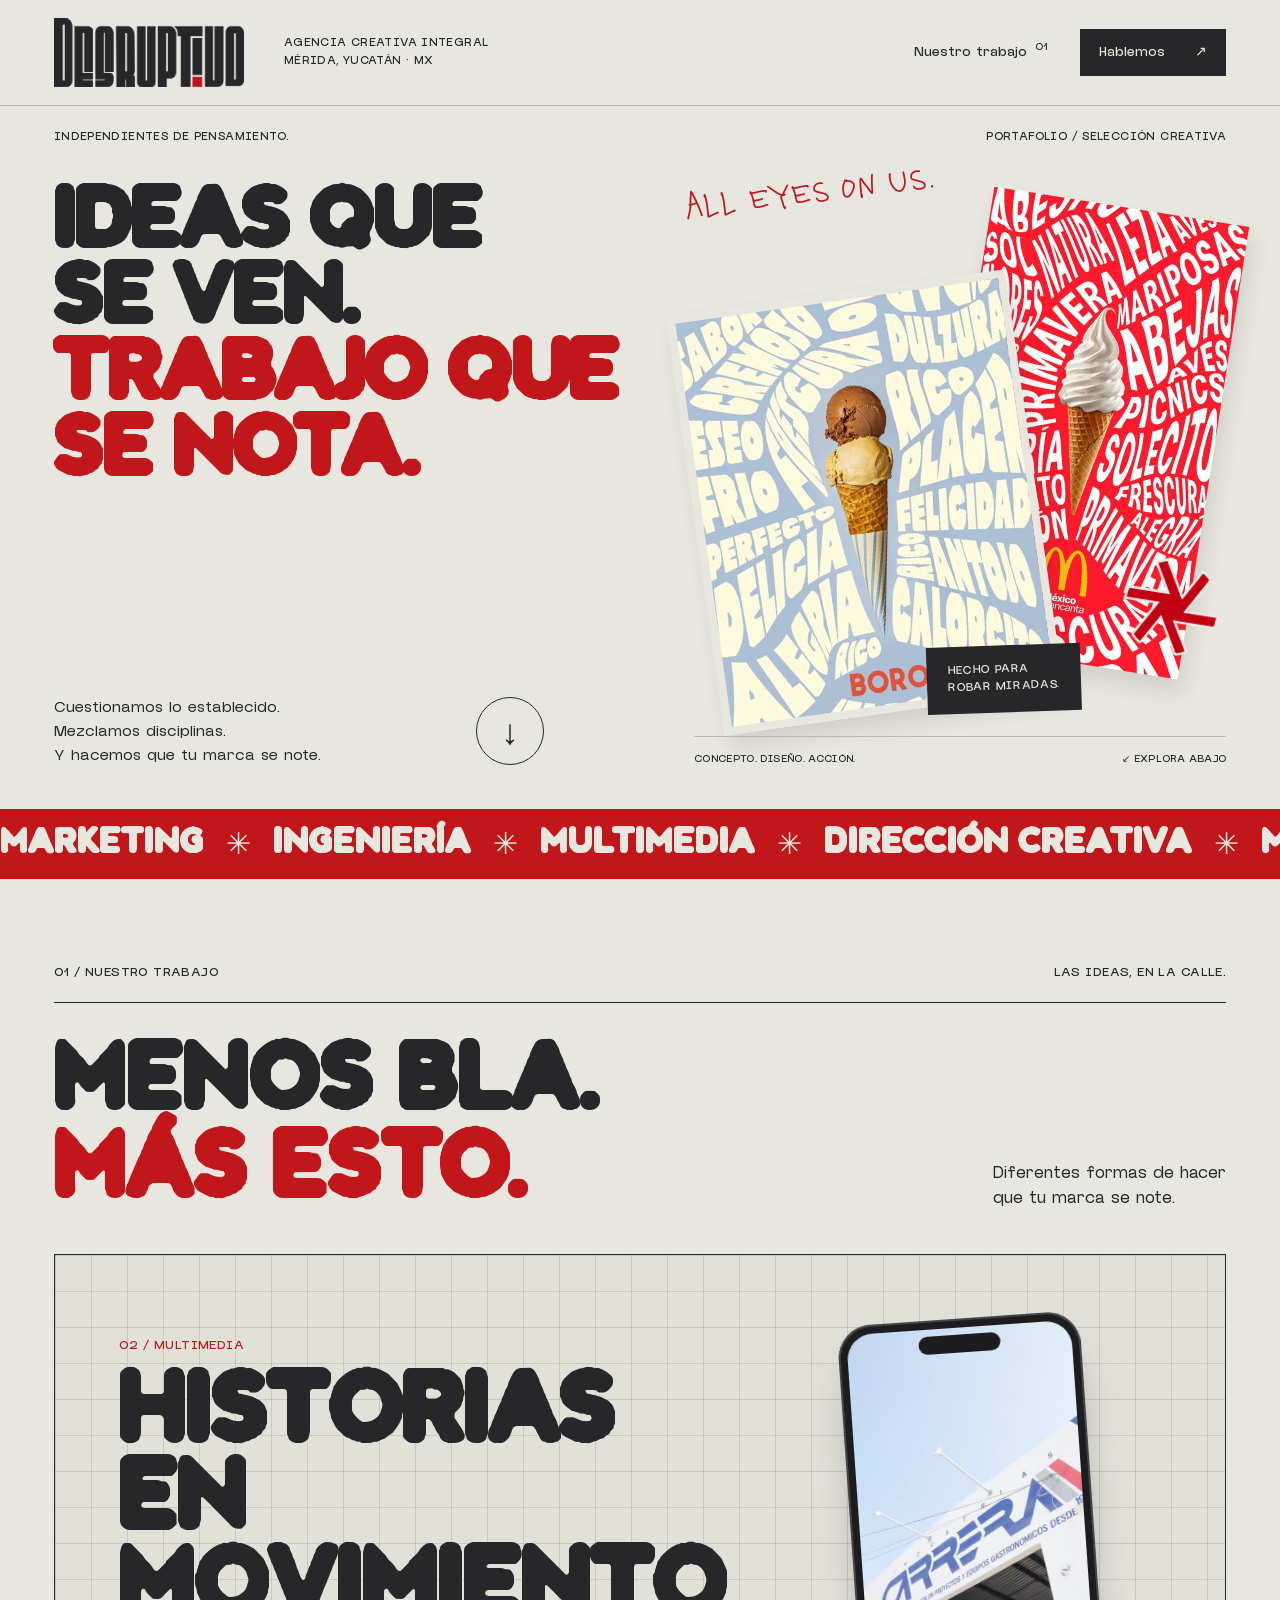
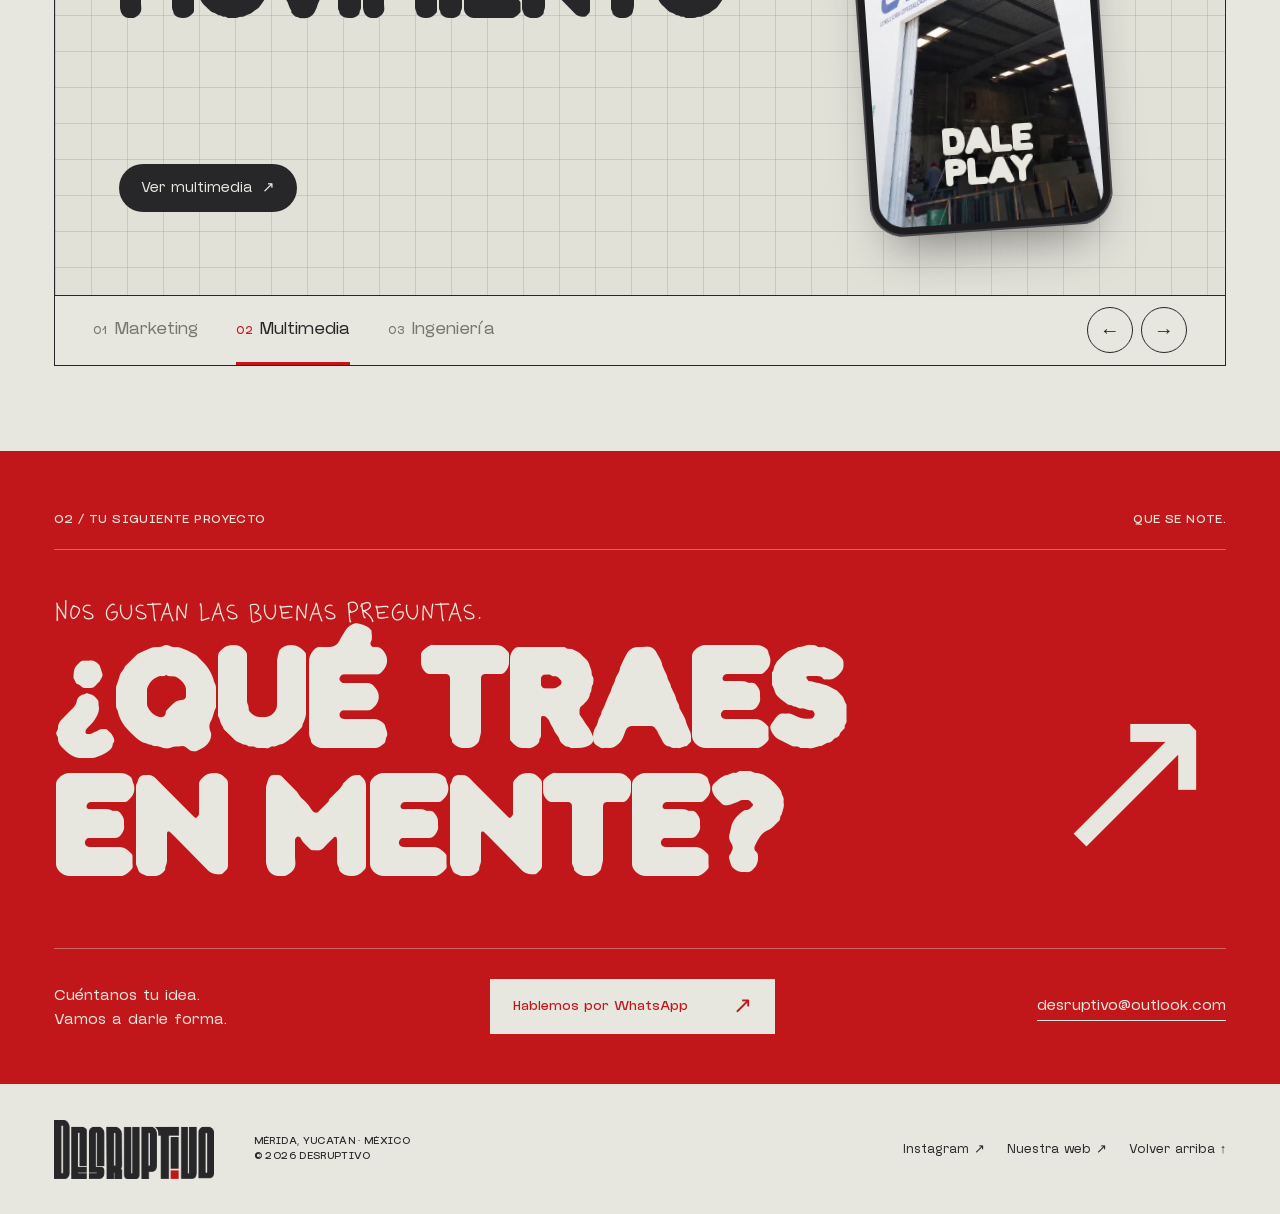
==== index.html @ 929be78f "Diseño gráfico: nuevo proyecto Punto Austral; más piezas de McDonald's (Grands y malteada) y Sacalá " ====
<!doctype html>
<html lang="es-MX">
<head>
  <meta charset="utf-8">
  <meta name="viewport" content="width=device-width, initial-scale=1">
  <meta name="theme-color" content="#c1171a">
  <title>Desruptivo — Ideas que se ven. Trabajo que se nota.</title>
  <meta name="description" content="El portafolio de Desruptivo. Diseño, contenido y producción audiovisual con una misma dirección creativa. Desde Mérida, Yucatán.">
  <link rel="icon" href="favicon.ico" sizes="any">
  <link rel="icon" href="assets/img/favicon-32.png" type="image/png">
  <link rel="apple-touch-icon" href="assets/img/favicon-180.png">
  <link rel="canonical" href="https://desruptivomx-sketch.github.io/desruptivo-portafolio/">
  <meta property="og:type" content="website">
  <meta property="og:locale" content="es_MX">
  <meta property="og:site_name" content="Desruptivo">
  <meta property="og:title" content="Desruptivo — Ideas que se ven. Trabajo que se nota.">
  <meta property="og:description" content="Una selección de nuestro trabajo en diseño y producción audiovisual. All Eyes On Us.">
  <meta property="og:url" content="https://desruptivomx-sketch.github.io/desruptivo-portafolio/">
  <meta property="og:image" content="https://desruptivomx-sketch.github.io/desruptivo-portafolio/assets/img/og-desruptivo.jpg">
  <meta property="og:image:alt" content="Desruptivo, agencia creativa integral">
  <meta name="twitter:card" content="summary_large_image">
  <link rel="preload" href="assets/fonts/SquidBoy-Bold.woff2" as="font" type="font/woff2" crossorigin>
  <link rel="preload" href="assets/fonts/NewBlack-Regular.woff2" as="font" type="font/woff2" crossorigin>
  <link rel="stylesheet" href="styles.css?v=202609282230">
  <script src="app.js?v=202609282230" defer></script>
</head>
<body>
  <a class="skip-link" href="#proyectos">Saltar al portafolio</a>
  <header class="site-header">
    <a class="brand" href="#inicio" aria-label="Desruptivo — inicio"><img src="assets/img/logo-desruptivo.png" width="3591" height="1316" alt="Desruptivo"></a>
    <span class="header-note">AGENCIA CREATIVA INTEGRAL<br>MÉRIDA, YUCATÁN · MX</span>
    <button class="menu-toggle" aria-expanded="false" aria-controls="main-nav">Menú <span aria-hidden="true">+</span></button>
    <nav id="main-nav" aria-label="Navegación principal">
      <a href="#proyectos">Nuestro trabajo <span class="nav-number">01</span></a>
      <a class="nav-contact" href="#contacto">Hablemos <span aria-hidden="true">↗</span></a>
    </nav>
  </header>

  <main>
    <section class="hero page-pad" id="inicio" aria-labelledby="hero-title">
      <div class="hero-topline mono"><span>INDEPENDIENTES DE PENSAMIENTO.</span><span>PORTAFOLIO / SELECCIÓN CREATIVA</span></div>
      <div class="hero-layout">
        <div class="hero-copy">
          <h1 id="hero-title" class="scramble">IDEAS QUE<br>SE VEN.<br><span>TRABAJO QUE<br>SE NOTA.</span></h1>
          <div class="hero-bottom"><p>Cuestionamos lo establecido.<br>Mezclamos disciplinas.<br>Y hacemos que tu marca se note.</p><a class="round-link" href="#proyectos" aria-label="Explorar nuestro trabajo"><span aria-hidden="true">↓</span></a></div>
        </div>
        <div class="hero-art">
          <div class="hero-annotation">All eyes on us.</div>
          <div class="hero-project hero-project-back"><img src="assets/projects/mcdonalds-primavera-story.jpg" srcset="assets/projects/480/mcdonalds-primavera-story.jpg 480w, assets/projects/mcdonalds-primavera-story.jpg 900w" sizes="(max-width:760px) 45vw, 22vw" width="900" height="1600" alt="Pieza de primavera para McDonald's México, con tipografía blanca sobre rojo" fetchpriority="high"></div>
          <div class="hero-project hero-project-front"><img src="assets/projects/boro-tipografia.jpg" srcset="assets/projects/480/boro-tipografia.jpg 480w, assets/projects/boro-tipografia.jpg 900w" sizes="(max-width:760px) 55vw, 26vw" width="900" height="1125" alt="Cartel Boro: un cono de helado rodeado de tipografía" fetchpriority="high"><span class="project-sticker mono">HECHO PARA<br>ROBAR MIRADAS.</span></div>
          <img class="hero-star" src="assets/img/hero-estrella-deco.png" width="256" height="260" alt="">
          <div class="hero-art-caption mono"><span>CONCEPTO. DISEÑO. ACCIÓN.</span><span>↙ EXPLORA ABAJO</span></div>
        </div>
      </div>
    </section>

    <div class="brand-strip" aria-label="Marketing, ingeniería, multimedia y dirección creativa"><div class="brand-strip-track"><span>MARKETING</span><span aria-hidden="true">✳</span><span>INGENIERÍA</span><span aria-hidden="true">✳</span><span>MULTIMEDIA</span><span aria-hidden="true">✳</span><span>DIRECCIÓN CREATIVA</span><span aria-hidden="true">✳</span><span aria-hidden="true">MARKETING</span><span aria-hidden="true">✳</span><span aria-hidden="true">INGENIERÍA</span><span aria-hidden="true">✳</span><span aria-hidden="true">MULTIMEDIA</span><span aria-hidden="true">✳</span><span aria-hidden="true">DIRECCIÓN CREATIVA</span><span aria-hidden="true">✳</span></div></div>

    <section id="proyectos" class="work-section page-pad" aria-labelledby="work-title">
      <div class="section-top mono reveal"><span>01 / NUESTRO TRABAJO</span><span>LAS IDEAS, EN LA CALLE.</span></div>
      <div class="work-heading reveal"><h2 id="work-title" class="scramble">MENOS BLA.<br><span>MÁS ESTO.</span></h2><p>Diferentes formas de hacer<br class="desktop-break"> que tu marca se note.</p></div>
      <div class="dc" id="disciplinas" aria-roledescription="carrusel" aria-label="Disciplinas de Desruptivo">
        <div class="dc-stage" aria-live="off">
          <article class="dc-slide dc-marketing" id="dc-slide-0" role="group" aria-roledescription="diapositiva" aria-label="1 de 3: Marketing">
            <div class="dc-copy"><p class="dc-kicker mono">01 / MARKETING</p><h3 class="dc-title">Marketing<br>que se comparte</h3><p class="dc-sub">Contenido para redes, producto y campañas que ponen a tu marca en conversación.</p><a class="dc-cta" href="marketing.html">Ver marketing <span aria-hidden="true">↗</span></a></div>
            <a class="dc-phone" href="marketing.html" tabindex="-1" aria-hidden="true"><span class="dc-notch"></span><span class="dc-screen"><span class="dc-screen-title">Hecho para<br>robar miradas</span><span class="dc-collage"><img src="assets/projects/480/mcdonalds-semaforo.jpg" alt="" loading="lazy" decoding="async"><img src="assets/projects/480/boro-tipografia.jpg" alt="" loading="lazy" decoding="async"><img src="assets/projects/480/cosmicos-goat-milk.jpg" alt="" loading="lazy" decoding="async"><img src="assets/projects/480/bajel-chef-story.jpg" alt="" loading="lazy" decoding="async"></span></span></a>
          </article>
          <article class="dc-slide dc-multimedia" id="dc-slide-1" role="group" aria-roledescription="diapositiva" aria-label="2 de 3: Multimedia">
            <div class="dc-copy"><p class="dc-kicker mono">02 / MULTIMEDIA</p><h3 class="dc-title">Historias<br>en movimiento</h3><p class="dc-sub">Video, motion graphics, diseño gráfico, branding y naming para que nadie deslice de largo.</p><a class="dc-cta" href="multimedia.html">Ver multimedia <span aria-hidden="true">↗</span></a></div>
            <a class="dc-phone" href="multimedia.html" tabindex="-1" aria-hidden="true"><span class="dc-notch"></span><span class="dc-screen"><video class="dc-video" muted loop playsinline preload="none" poster="assets/videos/mitica-promocional-poster.jpg" data-src="assets/videos/mitica-promocional-preview.mp4"></video><span class="dc-screen-title">Dale<br>play</span></span></a>
          </article>
          <article class="dc-slide dc-ingenieria" id="dc-slide-2" role="group" aria-roledescription="diapositiva" aria-label="3 de 3: Ingeniería">
            <div class="dc-copy"><p class="dc-kicker mono">03 / INGENIERÍA</p><h3 class="dc-title">Ideas<br>que funcionan</h3><p class="dc-sub">Apps, diseño UX y UI, automatización, chatbots y CRM que llevan cada idea del papel al mundo real.</p><a class="dc-cta" href="ingenieria.html">Ver ingeniería <span aria-hidden="true">↗</span></a></div>
            <a class="dc-phone" href="ingenieria.html" tabindex="-1" aria-hidden="true"><span class="dc-notch"></span><span class="dc-screen"><svg class="dc-blueprint" viewBox="0 0 200 400" preserveAspectRatio="none"><path d="M20 60H180M20 120H180M20 180H180M20 240H180M20 300H180M50 30V370M100 30V370M150 30V370"/><path class="dc-bp-strong" d="M40 90H160V210H40Z M40 150H160 M100 90V210"/><circle class="dc-bp-strong" cx="100" cy="290" r="38"/></svg><img class="dc-mascot" src="assets/img/mascota-desruptivo-420.png" alt="" loading="lazy"><span class="dc-screen-title">Del plano<br>a la realidad</span></span></a>
          </article>
        </div>
        <div class="dc-controls">
          <div class="dc-tabs" role="tablist" aria-label="Elegir disciplina">
            <button class="dc-tab" role="tab" aria-controls="dc-slide-0" aria-selected="true"><span class="mono">01</span> Marketing<span class="dc-bar"><i></i></span></button>
            <button class="dc-tab" role="tab" aria-controls="dc-slide-1" aria-selected="false" tabindex="-1"><span class="mono">02</span> Multimedia<span class="dc-bar"><i></i></span></button>
            <button class="dc-tab" role="tab" aria-controls="dc-slide-2" aria-selected="false" tabindex="-1"><span class="mono">03</span> Ingeniería<span class="dc-bar"><i></i></span></button>
          </div>
          <div class="dc-arrows"><button class="dc-arrow" data-dir="-1" aria-label="Disciplina anterior">←</button><button class="dc-arrow" data-dir="1" aria-label="Disciplina siguiente">→</button></div>
        </div>
      </div>
    </section>

    <section class="contact-section page-pad" id="contacto" aria-labelledby="contact-title">
      <div class="section-top mono reveal"><span>02 / TU SIGUIENTE PROYECTO</span><span>QUE SE NOTE.</span></div>
      <p class="handwritten reveal">Nos gustan las buenas preguntas.</p>
      <a class="contact-title-link reveal" href="https://wa.me/529999064262?text=Hola%20Desruptivo%2C%20vi%20su%20portafolio%20y%20quiero%20platicar%20sobre%20un%20proyecto." target="_blank" rel="noopener noreferrer"><h2 id="contact-title" class="scramble">¿QUÉ TRAES<br>EN MENTE?</h2><span class="contact-arrow" aria-hidden="true">↗</span><span class="sr-only"> — Escríbenos por WhatsApp (abre otra pestaña)</span></a>
      <div class="contact-bottom reveal"><p>Cuéntanos tu idea.<br>Vamos a darle forma.</p><a class="button button-light" href="https://wa.me/529999064262?text=Hola%20Desruptivo%2C%20vi%20su%20portafolio%20y%20quiero%20platicar%20sobre%20un%20proyecto." target="_blank" rel="noopener noreferrer">Hablemos por WhatsApp <span aria-hidden="true">↗</span></a><a class="email-link" href="mailto:desruptivo@outlook.com?subject=Proyecto%20nuevo%20desde%20el%20portafolio">desruptivo@outlook.com</a></div>
    </section>
  </main>

  <footer class="page-pad"><a class="brand" href="#inicio" aria-label="Volver al inicio"><img src="assets/img/logo-desruptivo.png" width="3591" height="1316" alt="Desruptivo" loading="lazy"></a><span class="mono">MÉRIDA, YUCATÁN · MÉXICO<br>© <span id="year">2026</span> DESRUPTIVO</span><div class="footer-links"><a href="https://instagram.com/desruptivo_mx" target="_blank" rel="noopener noreferrer">Instagram ↗</a><a href="https://desruptivomx-sketch.github.io/desruptivo-web/" target="_blank" rel="noopener noreferrer">Nuestra web ↗</a><a href="#inicio">Volver arriba ↑</a></div></footer>

</body>
</html>
---- styles.css ----
@font-face{font-family:Squid;src:url('assets/fonts/SquidBoy-Bold.woff2') format('woff2');font-weight:700;font-display:swap}
@font-face{font-family:NewBlack;src:url('assets/fonts/NewBlack-Regular.woff2') format('woff2');font-weight:400;font-display:swap}
@font-face{font-family:NewBlack;src:url('assets/fonts/NewBlack-Medium.woff2') format('woff2');font-weight:500;font-display:swap}
@font-face{font-family:NewBlack;src:url('assets/fonts/NewBlack-Bold.woff2') format('woff2');font-weight:700;font-display:swap}
@font-face{font-family:Mono;src:url('assets/fonts/Monoglyphic-VF.woff2') format('woff2');font-weight:100 900;font-display:swap}
@font-face{font-family:Hand;src:url('assets/fonts/CasualHuman-Bold.woff2') format('woff2');font-weight:700;font-display:swap}
:root{--paper:#e8e7df;--ink:#27272a;--red:#c1171a;--line:#b9b9b1;--pad:clamp(22px,4.2vw,80px);color-scheme:light;scroll-behavior:smooth;scroll-padding-top:100px}
*{box-sizing:border-box}body{margin:0;background:var(--paper);color:var(--ink);font-family:NewBlack,Arial,sans-serif;font-size:16px;line-height:1.5;-webkit-font-smoothing:antialiased}body.modal-open{overflow:hidden}button,a{-webkit-tap-highlight-color:transparent}button{font:inherit;cursor:pointer}a{color:inherit;text-decoration:none}button{color:inherit}img{display:block;max-width:100%;height:auto}h1,h2,h3,p{margin:0}h1,h2{font-family:Squid,Impact,sans-serif;font-weight:700;line-height:.98}button:focus-visible,a:focus-visible,summary:focus-visible{outline:3px solid currentColor;outline-offset:6px}::selection{background:var(--red);color:var(--paper)}.page-pad{padding-left:var(--pad);padding-right:var(--pad)}.mono{font-family:Mono,monospace;font-size:12px;letter-spacing:.035em;line-height:1.5}.sr-only{position:absolute;width:1px;height:1px;padding:0;margin:-1px;overflow:hidden;clip:rect(0,0,0,0);white-space:nowrap;border:0}.skip-link{position:fixed;top:10px;left:15px;z-index:50;padding:14px;background:var(--ink);color:var(--paper);transform:translateY(-150%)}.skip-link:focus{transform:translateY(0)}.site-header{height:106px;padding:0 var(--pad);display:flex;align-items:center;gap:40px;border-bottom:1px solid var(--line);background:var(--paper);position:relative;z-index:10}.brand{display:block;flex-shrink:0;width:190px}.brand img{width:100%;height:70px;object-fit:contain}.header-note{font:11px/1.6 Mono,monospace;letter-spacing:.035em}.site-header nav{margin-left:auto;display:flex;align-items:center;gap:32px;font-size:14px;font-weight:500}.nav-number{vertical-align:super;font:10px Mono,monospace;margin-left:3px}.nav-contact{background:var(--ink);color:var(--paper);padding:13px 19px;display:flex;gap:30px;transition:background .2s}.nav-contact:hover{background:var(--red)}.menu-toggle{display:none}.hero{padding-top:24px;padding-bottom:42px;overflow:hidden}.hero-topline{display:flex;justify-content:space-between;font-size:11px}.hero-layout{display:grid;grid-template-columns:1.03fr 1fr;gap:3%;margin-top:40px}.hero-copy{display:flex;flex-direction:column;justify-content:space-between}.hero h1{font-size:clamp(62px,6.4vw,116px);letter-spacing:-.015em;line-height:.93}.hero h1 span{color:var(--red)}.hero-bottom{max-width:490px;display:flex;justify-content:space-between;align-items:center;margin-top:32px;gap:20px}.hero-bottom p{font-size:16px;line-height:1.5}.round-link{display:grid;place-items:center;border:1px solid var(--ink);border-radius:50%;width:68px;height:68px;flex-shrink:0;font:35px/1 Arial,sans-serif;transition:background .2s,color .2s,transform .2s}.round-link:hover{background:var(--ink);color:var(--paper);transform:translateY(4px)}.hero-art{position:relative;min-height:580px}.hero-project{position:absolute;box-shadow:6px 12px 20px #27272a20}.hero-project-back{width:46%;right:2%;top:3%;transform:rotate(9deg)}.hero-project-back img{width:100%}.hero-project-front{width:61%;top:18%;left:5%;transform:rotate(-8deg);border:8px solid var(--paper)}.hero-project-front img{width:100%}.hero-annotation{position:absolute;top:-3%;left:3%;transform:rotate(-7deg);font:700 clamp(24px,3vw,45px)/1.15 Hand,cursive;color:var(--red);z-index:2}.project-sticker{position:absolute;bottom:-24px;right:-28px;background:var(--ink);color:var(--paper);padding:17px 21px;transform:rotate(6deg);font-size:11px}.hero-star{position:absolute;width:112px;right:0;bottom:18%;transform:rotate(9deg)}.hero-art-caption{position:absolute;bottom:0;left:5%;right:0;display:flex;justify-content:space-between;border-top:1px solid var(--line);padding-top:15px;font-size:10px}.brand-strip{display:flex;justify-content:space-between;align-items:center;gap:22px;overflow:hidden;padding:17px var(--pad);background:var(--red);color:var(--paper);font-family:Squid,Impact,sans-serif;font-size:clamp(20px,2.6vw,43px);line-height:1.1;white-space:nowrap}.brand-strip span:nth-child(even){font:30px Arial,sans-serif}.work-section{padding-top:85px;padding-bottom:85px}.section-top{display:flex;justify-content:space-between;gap:20px;padding-bottom:20px;border-bottom:1px solid currentColor}.work-heading{display:flex;justify-content:space-between;align-items:flex-end;gap:25px;padding:39px 0 36px}.work-heading h2{font-size:clamp(58px,7vw,115px)}.work-heading h2 span{color:var(--red)}.work-heading>p{padding-bottom:6px;font-size:17px}.portfolio-tools{display:flex;justify-content:space-between;align-items:center;margin:0 0 30px;gap:20px}.filters{display:flex;gap:9px;flex-wrap:wrap}.filter{background:transparent;border:1px solid var(--line);padding:11px 19px;border-radius:999px;font-size:14px;display:flex;gap:18px;align-items:center;transition:background .2s}.filter span{font:11px Mono,monospace}.filter.is-active{background:var(--ink);border-color:var(--ink);color:var(--paper)}.filter:hover:not(.is-active){border-color:var(--ink)}.portfolio-count{font-size:11px}.project-grid{display:grid;grid-template-columns:1fr 1fr;gap:48px 26px}.project-card{min-width:0}.project-button{border:0;padding:0;display:block;width:100%;text-align:left;background:none}.project-image{aspect-ratio:1.15;position:relative;overflow:hidden;background:#d8d8d0;display:flex;align-items:center;justify-content:center}.project-image>img{width:100%;height:100%;object-fit:contain;transition:transform .5s cubic-bezier(.2,.7,.2,1)}.project-button:hover .project-image>img{transform:scale(1.035)}.project-image.mcdonalds{background:#ebebeb}.project-image.boro{background:#aeb8cd}.project-image.archipielago{background:#747d70}.project-image.bajel{background:#211b15}.project-image.cosmicos{background:#edb7c1}.project-image.levels{background:#dfdcd1}.project-image.citron{background:#939c7b}.project-image.picking{background:#fa8a00}.project-image.selvadentro{background:#5c6650}.project-image.sacala{background:#2b3a4a}.project-image.puntoaustral{background:#fe5000}.project-image.video{background:#222b2c}.project-image.bajel>img,.project-image.video>img{width:61%;object-fit:contain}.project-index{position:absolute;left:16px;top:16px;font:12px Mono,monospace;background:var(--paper);padding:6px 9px;color:var(--ink)}.project-open{position:absolute;right:16px;bottom:16px;border-radius:50%;display:grid;place-items:center;width:49px;height:49px;background:var(--paper);font:28px Arial,sans-serif;transition:background .2s,color .2s}.project-button:hover .project-open{background:var(--red);color:var(--paper)}.video-badge{position:absolute;left:16px;bottom:16px;background:var(--ink);color:var(--paper);font:11px Mono,monospace;padding:9px 12px}.project-meta{display:flex;justify-content:space-between;gap:16px;align-items:baseline;margin-top:16px}.project-meta h3{font-size:24px;font-weight:500;line-height:1.2}.project-meta .mono{font-size:10px;white-space:nowrap}.more-row{display:flex;align-items:center;justify-content:space-between;gap:20px;border-top:1px solid var(--line);padding-top:28px;margin-top:46px}.button{display:inline-flex;justify-content:space-between;align-items:center;gap:45px;padding:15px 22px;min-height:53px;font-size:14px;font-weight:500;transition:background .2s,color .2s}.button span{font-size:23px;line-height:1}.button-outline{border:1px solid var(--ink);background:transparent}.button-outline:hover{background:var(--ink);color:var(--paper)}[hidden]{display:none!important}.contact-section{background:var(--red);color:var(--paper);padding-top:60px;padding-bottom:50px}.contact-section .section-top{border-color:#e8e7df60}.handwritten{font:700 29px/1.3 Hand,cursive;margin:42px 0 20px;transform:rotate(-3deg);width:fit-content}.contact-title-link{display:flex;align-items:center;justify-content:space-between;gap:40px}.contact-title-link h2{font-size:clamp(72px,10vw,170px);line-height:1}.contact-arrow{font:clamp(90px,17vw,230px)/1 Arial,sans-serif;transition:transform .25s}.contact-title-link:hover .contact-arrow{transform:translate(8px,-8px)}.contact-bottom{border-top:1px solid #e8e7df60;margin-top:43px;padding-top:30px;display:flex;align-items:center;justify-content:space-between;gap:25px}.button-light{background:var(--paper);color:var(--red);border:1px solid var(--paper)}.button-light:hover{background:var(--ink);border-color:var(--ink);color:var(--paper)}.email-link{font-size:16px;border-bottom:1px solid;padding-bottom:3px}footer{padding-top:30px;padding-bottom:30px;display:flex;align-items:center;gap:40px}footer .brand{width:160px}footer>.mono{font-size:10px}.footer-links{margin-left:auto;display:flex;gap:22px;font-size:13px}.footer-links a:hover{text-decoration:underline}dialog{color:var(--paper);background:var(--ink);border:1px solid #60605c;max-width:1200px;width:calc(100% - 48px);max-height:calc(100dvh - 48px);padding:0;overscroll-behavior:contain}dialog::backdrop{background:#151515e8;-webkit-backdrop-filter:blur(8px);backdrop-filter:blur(8px)}.dialog-shell{padding:23px 30px 35px}.dialog-top{display:flex;align-items:center;justify-content:space-between;padding-bottom:18px;border-bottom:1px solid #646463}.dialog-close{border:0;background:none;color:var(--paper);padding:7px 0 7px 15px;display:flex;gap:20px;align-items:center;font-size:14px}.dialog-close span{font:30px Arial,sans-serif}.dialog-content{display:grid;grid-template-columns:1.45fr 1fr;align-items:center;gap:40px;padding-top:25px}.dialog-media{background:#191919;min-width:0;min-height:260px;display:flex;justify-content:center;align-items:center}.dialog-media img,.dialog-media video{width:100%;height:auto;max-height:70dvh;object-fit:contain}.dialog-info h2{font-size:clamp(40px,5vw,65px);margin:20px 0}.dialog-info>p{color:#cdcdc5;line-height:1.7}.media-navigation{display:flex;align-items:center;gap:22px;margin-top:35px}.media-navigation button{background:none;border:1px solid #898982;color:var(--paper);width:48px;height:48px;font:24px Arial,sans-serif}.media-navigation button:hover{background:var(--paper);color:var(--ink)}.text-link{display:inline-block;margin-top:30px;font-size:14px;border-bottom:1px solid #898982;padding-bottom:5px}.no-script{display:flex;gap:20px;flex-wrap:wrap}.no-script a{text-decoration:underline}
@media(min-width:1600px){.hero-layout{gap:7%}.hero-art{min-height:680px}.hero-project-back{width:41%}.hero-project-front{width:55%;left:11%}.hero{padding-top:30px;padding-bottom:55px}.hero-star{bottom:12%}}
@media(max-width:1100px){.header-note{display:none}.hero-layout{margin-top:40px}.hero h1{font-size:6.4vw}.hero-art{min-height:480px}.hero-project-back{width:48%}.hero-project-front{width:68%;left:0}.hero-star{bottom:16%;width:90px}.hero-art-caption{font-size:9px}.project-meta{display:block}.project-meta .mono{display:block;margin-top:8px}.contact-bottom{flex-wrap:wrap}.contact-bottom>p{flex:1}.contact-bottom .email-link{margin-left:auto}.footer-links{gap:14px}footer{gap:24px}}
@media(max-width:760px){:root{scroll-padding-top:25px}.site-header{height:84px;justify-content:space-between}.brand{width:150px}.brand img{height:60px}.menu-toggle{display:flex;gap:22px;align-items:center;background:transparent;border:1px solid var(--ink);padding:8px 13px;font-size:14px}.menu-toggle span{font:22px Arial,sans-serif}.site-header nav{display:none;position:absolute;left:0;right:0;top:83px;margin:0;background:var(--paper);padding:20px var(--pad) 25px;border-bottom:1px solid var(--ink);flex-direction:column;align-items:stretch;gap:0}.site-header nav.is-open{display:flex}.site-header nav a{padding:16px 0;border-bottom:1px solid var(--line)}.site-header nav .nav-contact{padding:12px 15px;margin-top:15px;justify-content:space-between}.hero{padding-top:18px;padding-bottom:28px}.hero-topline{font-size:9px}.hero-topline>span:last-child{display:none}.hero-layout{display:flex;flex-direction:column;margin-top:27px;gap:30px}.hero h1{font-size:clamp(37px,12vw,86px);line-height:1.02}.hero-bottom{margin-top:25px;max-width:none}.hero-bottom p{font-size:15px}.round-link{width:55px;height:55px;font-size:28px}.hero-art{min-height:unset;height:116vw;max-height:640px;margin:0 5%}.hero-project-back{width:45%;right:2%;top:10%}.hero-project-front{width:62%;left:2%;top:22%}.hero-annotation{top:1%;left:5%;font-size:30px}.hero-star{width:84px;bottom:16%;right:1%}.hero-art-caption{font-size:9px;bottom:0;left:0}.project-sticker{padding:13px 16px;font-size:10px}.brand-strip{font-size:23px;justify-content:flex-start;gap:20px;padding-top:15px;padding-bottom:15px;flex-wrap:wrap;white-space:normal}.brand-strip span:nth-child(even){font-size:19px}.brand-strip span:last-child{display:none}.work-section{padding-top:50px;padding-bottom:50px}.section-top{font-size:10px;padding-bottom:15px;align-items:center}.section-top>span:last-child{text-align:right;max-width:42%}.work-heading{display:block;padding:28px 0}.work-heading h2{font-size:clamp(62px,14vw,100px)}.work-heading>p{font-size:16px;margin-top:22px}.desktop-break{display:none}.portfolio-tools{align-items:flex-start;flex-direction:column;gap:15px;margin-bottom:20px}.filters{gap:7px}.filter{padding:10px 13px;gap:10px;font-size:13px}.filter span{font-size:10px}.portfolio-count{font-size:10px}.project-grid{grid-template-columns:1fr;gap:32px}.project-image{aspect-ratio:1.07}.project-meta{display:flex;align-items:center}.project-meta h3{font-size:22px}.project-meta .mono{font-size:9px;white-space:normal;text-align:right;max-width:42%;margin-top:0}.project-open{width:44px;height:44px}.more-row{align-items:flex-start;flex-direction:column;gap:20px;margin-top:30px;padding-top:22px}.more-row>.mono{font-size:10px}.contact-section{padding-top:42px;padding-bottom:35px}.handwritten{font-size:23px;margin-top:30px}.contact-title-link{gap:10px;align-items:flex-end}.contact-title-link h2{font-size:12.6vw}.contact-arrow{font-size:16vw}.contact-bottom{margin-top:30px;padding-top:23px;display:flex;flex-direction:column;align-items:flex-start;gap:23px}.contact-bottom .email-link{margin:0}.button{gap:30px}footer{align-items:flex-start;flex-wrap:wrap;gap:20px;justify-content:space-between}footer .brand{width:130px}footer .brand img{height:45px}footer>.mono{font-size:9px;margin-top:10px}.footer-links{width:100%;margin-left:0;justify-content:space-between;font-size:12px;padding-top:18px;border-top:1px solid var(--line)}dialog{width:calc(100% - 20px);max-height:calc(100dvh - 20px)}.dialog-shell{padding:14px 16px 26px}.dialog-top>.mono{font-size:10px}.dialog-content{grid-template-columns:1fr;gap:25px;padding-top:15px}.dialog-media{min-height:180px}.dialog-media img,.dialog-media video{max-height:58dvh}.dialog-info h2{font-size:42px;margin:12px 0}.dialog-info>p{font-size:15px}.media-navigation{margin-top:22px}.text-link{margin-top:22px}}
@media(prefers-reduced-motion:reduce){:root{scroll-behavior:auto}*,*::before,*::after{animation:none!important;transition:none!important}}

/* Portfolio directory and discipline pages */
.discipline-directory{border-top:1px solid var(--ink)}.discipline-link{display:grid;grid-template-columns:42px 1fr 155px 42px;gap:25px;align-items:center;padding:15px 0;border-bottom:1px solid var(--line);transition:color .2s}.discipline-link:hover{color:var(--red)}.discipline-number{color:var(--red);font-size:13px}.discipline-copy h3{font-size:clamp(25px,3vw,42px);font-weight:500;line-height:1.15}.discipline-copy p{font-size:15px;color:#5c5c57;margin-top:6px}.discipline-thumb{height:88px;overflow:hidden;background:#d8d8d0}.discipline-thumb img{width:100%;height:100%;object-fit:cover;transition:transform .3s}.thumb-ingenieria{background:var(--paper)}.thumb-ingenieria img{object-fit:contain}.discipline-link:hover .discipline-thumb img{transform:scale(1.06)}.discipline-arrow{font:38px Arial,sans-serif;justify-self:end;transition:transform .2s}.discipline-link:hover .discipline-arrow{transform:translate(3px,-3px)}.category-hero{padding-top:28px}.back-link{display:inline-block;padding:8px 0;font-size:12px}.back-link:hover{text-decoration:underline}.category-intro{display:grid;grid-template-columns:1.55fr 1fr;gap:45px;align-items:end;padding:35px 0 42px}.category-intro h1{font-size:clamp(54px,6.8vw,116px);line-height:1.01}.category-intro h1 span{color:var(--red)}.category-intro p{font-size:20px;line-height:1.5;max-width:450px;padding-bottom:6px}.category-nav{display:flex;gap:32px;border-top:1px solid var(--ink);border-bottom:1px solid var(--ink);padding:18px 0;font-size:15px}.category-nav a{padding:4px 0}.category-nav a[aria-current]{color:var(--red);border-bottom:2px solid var(--red);font-weight:700}.category-nav a:hover{color:var(--red)}.category-gallery{padding-top:45px;padding-bottom:60px}.selection-intro{display:flex;align-items:baseline;justify-content:space-between;gap:25px;margin-bottom:26px}.selection-intro h2{font:700 24px/1.2 NewBlack,Arial,sans-serif}.selection-intro p{font-size:15px;max-width:420px}.category-page .project-grid{grid-template-columns:repeat(3,1fr);gap:34px 22px}.category-page .project-image{aspect-ratio:1}.category-page .project-meta{display:block}.category-page .project-meta h3{font-size:22px}.category-page .project-meta .mono{display:block;margin-top:8px;font-size:10px}.category-contact{background:var(--red);color:var(--paper);display:flex;align-items:center;justify-content:space-between;gap:35px;padding-top:42px;padding-bottom:42px}.category-contact h2{font-size:clamp(28px,3vw,46px);margin-top:15px;line-height:1.15}.category-contact>.button{flex-shrink:0}.brand-case,.identity-case{padding-top:36px;padding-bottom:55px}.case-meta{display:flex;justify-content:space-between;gap:20px;font-size:11px;margin-bottom:25px}.brand-showcase{background:var(--red);color:var(--paper);min-height:470px;padding:55px;display:flex;align-items:center;justify-content:center;flex-direction:column;gap:18px}.brand-showcase img{width:60%;max-width:620px;filter:brightness(0) invert(1)}.brand-mantra{font:700 clamp(32px,4.5vw,67px)/1 Hand,cursive;transform:rotate(-4deg);margin-bottom:20px}.brand-showcase>.mono{font-size:10px}.case-editorial{display:grid;grid-template-columns:1fr 1fr;gap:70px;padding:55px 0}.case-editorial h2{font-size:clamp(32px,4.1vw,63px);line-height:1.08}.case-editorial p{font-size:16px;line-height:1.65}.case-editorial .case-lead{font-size:23px;line-height:1.4;margin-bottom:20px}.brand-pillars{display:grid;grid-template-columns:repeat(3,1fr);gap:35px;border-top:1px solid var(--line);padding:30px 0 45px}.brand-pillars .mono{color:var(--red);font-size:11px}.brand-pillars h3{font-weight:500;font-size:25px;line-height:1.25;margin:17px 0 14px}.brand-pillars p{font-size:16px;color:#53534f}.case-next{display:flex;align-items:center;justify-content:space-between;gap:20px;border-top:1px solid var(--ink);border-bottom:1px solid var(--ink);padding:22px 0}.case-next small{display:block;font-size:10px;color:var(--red);margin-bottom:6px}.case-next strong{font-weight:500;font-size:21px}.case-next>span:last-child{font:40px Arial,sans-serif}.case-next:hover{color:var(--red)}.identity-logo{border:1px solid var(--line);padding:26px 40px 38px;display:flex;flex-direction:column;align-items:center;gap:16px;background:#dcdcd3}.identity-logo>.mono{align-self:flex-start;font-size:11px}.identity-logo>img{width:55%;max-width:600px;padding:24px 0}.identity-logo>p{font-size:16px;text-align:center}.identity-intro{display:grid;grid-template-columns:1fr 1fr;gap:60px;padding:48px 0;align-items:center}.identity-intro h2{font-size:clamp(35px,4.3vw,64px);line-height:1.1}.identity-intro p{font-size:19px;max-width:440px}.palette-section h3,.type-section h3{font-size:12px;margin-bottom:22px}.color-palette{display:grid;grid-template-columns:repeat(4,1fr);border:1px solid var(--line)}.color-swatch{height:180px;padding:22px;display:flex;justify-content:space-between;flex-direction:column;gap:15px;font-size:18px}.color-swatch .mono{font-size:12px}.swatch-red{background:var(--red);color:var(--paper)}.swatch-paper{background:var(--paper);color:var(--ink)}.swatch-ink{background:var(--ink);color:var(--paper)}.swatch-green{background:#8fb258;color:var(--ink)}.type-section{padding:40px 0}.type-samples{display:grid;grid-template-columns:1fr 1.3fr 1fr;border-top:1px solid var(--line);border-bottom:1px solid var(--line)}.type-sample{padding:28px 25px;min-width:0}.type-sample+.type-sample{border-left:1px solid var(--line)}.type-sample>.mono{font-size:10px}.sample-squid{font:700 clamp(40px,4.1vw,65px)/1 Squid,Impact,sans-serif;margin-top:24px;color:var(--red)}.sample-newblack{font:500 clamp(29px,3vw,47px)/1.2 NewBlack,Arial,sans-serif;margin-top:26px}.type-second-label{display:block;margin-top:24px}.sample-mono{font:12px/1.5 Mono,monospace;margin-top:10px}.sample-hand{font:700 clamp(40px,4vw,66px)/1.3 Hand,cursive;transform:rotate(-6deg);color:var(--red);margin-top:30px}.brand-character{display:grid;grid-template-columns:1fr 1fr;gap:60px;align-items:center;padding:25px 0 45px}.brand-character h2{font-size:clamp(38px,4.2vw,65px);line-height:1.08;margin:22px 0}.brand-character p{font-size:18px;max-width:410px}.character-art{display:flex;align-items:center;gap:15px;justify-content:center}.character-mascot{width:67%;transform:rotate(-7deg)}.character-star{width:22%;align-self:flex-start;margin-top:15px}
@media(max-width:1100px){.category-intro{grid-template-columns:1.5fr 1fr;gap:25px}.category-intro h1{font-size:6.5vw}.category-intro p{font-size:18px}.category-page .project-grid{grid-template-columns:repeat(2,1fr)}.category-nav{gap:23px}.brand-showcase{min-height:370px}.case-editorial{gap:40px}.case-editorial h2{font-size:4vw}.type-sample{padding-left:15px;padding-right:15px}.sample-mono{font-size:10px}}
@media(max-width:760px){.discipline-link{grid-template-columns:20px 1fr 68px 20px;gap:12px;padding:17px 0}.discipline-thumb{height:64px}.discipline-number{font-size:11px}.discipline-copy h3{font-size:23px}.discipline-copy p{font-size:13px;line-height:1.4;margin-top:6px}.discipline-arrow{font-size:24px}.category-hero{padding-top:16px}.back-link{font-size:10px}.category-intro{display:block;padding:23px 0 28px}.category-intro h1{font-size:clamp(33px,9vw,68px);line-height:1.08}.category-intro p{font-size:17px;margin-top:22px;max-width:450px}.category-nav{display:grid;grid-template-columns:1fr 1fr;gap:10px 20px;font-size:14px;padding:14px 0}.category-nav a{width:fit-content}.category-gallery{padding-top:30px;padding-bottom:40px}.selection-intro{display:block;margin-bottom:23px}.selection-intro h2{font-size:22px}.selection-intro p{font-size:15px;margin-top:12px}.category-page .project-grid{grid-template-columns:1fr;gap:29px}.category-page .project-image{aspect-ratio:1.08}.category-page .project-meta{display:flex}.category-page .project-meta .mono{font-size:9px;max-width:40%;margin-top:0}.category-contact{flex-direction:column;align-items:flex-start;gap:25px;padding-top:32px;padding-bottom:32px}.category-contact h2{font-size:31px;max-width:300px}.category-contact .mono{font-size:10px}.case-meta{font-size:9px;gap:20px;align-items:center}.case-meta>span{max-width:49%}.case-meta>span:last-child{text-align:right}.brand-case,.identity-case{padding-top:27px;padding-bottom:35px}.brand-showcase{min-height:265px;padding:25px 18px;gap:18px}.brand-showcase img{width:85%}.brand-mantra{font-size:32px;margin-bottom:8px}.brand-showcase>.mono{font-size:8px;text-align:center}.case-editorial{display:block;padding:30px 0}.case-editorial h2{font-size:8vw;line-height:1.15;margin-bottom:25px}.case-editorial .case-lead{font-size:21px}.brand-pillars{grid-template-columns:1fr;gap:0;padding:0 0 20px}.brand-pillars section{padding:25px 0;border-bottom:1px solid var(--line)}.brand-pillars section:last-child{border-bottom:none}.brand-pillars h3{font-size:24px;margin:13px 0}.case-next strong{font-size:17px;line-height:1.4;display:block}.case-next small{font-size:9px}.case-next>span:last-child{font-size:28px}.identity-logo{padding:18px 20px 25px}.identity-logo>img{width:95%;padding:15px 0}.identity-logo>p{font-size:14px}.identity-intro{display:block;padding:30px 0}.identity-intro h2{font-size:8.7vw;line-height:1.13;margin-bottom:20px}.identity-intro p{font-size:17px}.color-palette{grid-template-columns:1fr 1fr}.color-swatch{height:140px;padding:17px;font-size:17px}.color-swatch .mono{font-size:11px}.type-section{padding:30px 0}.type-samples{grid-template-columns:1fr}.type-sample{padding:25px 20px}.type-sample+.type-sample{border-left:none;border-top:1px solid var(--line)}.sample-squid{font-size:58px}.sample-newblack{font-size:38px}.sample-hand{font-size:53px;margin:22px 0 10px 10px}.sample-mono{font-size:12px}.brand-character{grid-template-columns:1fr;gap:25px;padding:5px 0 30px}.brand-character h2{font-size:9vw}.brand-character p{font-size:17px}.character-art{max-width:350px;margin:auto}.character-mascot{width:65%}.character-star{width:20%}}

/* ==========================================================================
   EFECTOS — capa de movimiento sobre el sitio estático
   Basado en la estética/efectos de desruptivo-web (glitch, marquee, tilt,
   reveal-on-scroll, mascota con vida). Progressive enhancement: sin JS o con
   "prefiere menos movimiento" activado, todo el contenido es visible de
   inmediato y sin animaciones.
   ========================================================================== */

/* --- Aparición al hacer scroll --- */
.js .reveal{opacity:0;transform:translateY(28px);transition:opacity .7s ease,transform .7s ease}
.js .reveal.in{opacity:1;transform:translateY(0)}
.discipline-directory .discipline-link:nth-child(1).reveal{transition-delay:0s}
.discipline-directory .discipline-link:nth-child(2).reveal{transition-delay:.08s}
.discipline-directory .discipline-link:nth-child(3).reveal{transition-delay:.16s}
.discipline-directory .discipline-link:nth-child(4).reveal{transition-delay:.24s}
.brand-pillars section:nth-child(1).reveal{transition-delay:0s}
.brand-pillars section:nth-child(2).reveal{transition-delay:.1s}
.brand-pillars section:nth-child(3).reveal{transition-delay:.2s}
@media(prefers-reduced-motion:reduce){.reveal{opacity:1!important;transform:none!important}}

/* --- Ticker infinito de disciplinas (antes: fila estática con space-between) --- */
.brand-strip{padding:17px 0}
.brand-strip-track{display:flex;align-items:center;gap:22px;width:max-content;padding-right:22px}
.js .brand-strip-track{animation:brandMarquee 30s linear infinite}
.brand-strip-track span:nth-child(even){font:30px Arial,sans-serif}
.brand-strip:hover .brand-strip-track,.brand-strip:focus-within .brand-strip-track{animation-play-state:paused}
@keyframes brandMarquee{to{transform:translateX(-50%)}}
@media(max-width:760px){.brand-strip-track{gap:16px;padding-right:16px}.js .brand-strip-track{animation-duration:20s}.brand-strip-track span:nth-child(even){font-size:19px}}

/* --- Acento en las disciplinas al pasar el mouse --- */
.discipline-link{position:relative}
.discipline-link::before{content:"";position:absolute;left:-1px;top:0;bottom:0;width:3px;background:var(--red);transform:scaleY(0);transform-origin:top;transition:transform .3s ease}
.discipline-link:hover::before,.discipline-link:focus-visible::before{transform:scaleY(1)}

/* --- Tarjetas de proyecto: entrada escalonada + inclinación 3D con el mouse --- */
@keyframes cardIn{from{opacity:0;transform:translateY(24px)}to{opacity:1;transform:none}}
.project-card.card-in{animation:cardIn .5s cubic-bezier(.2,.7,.2,1) backwards;animation-delay:calc(var(--i,0) * 60ms)}
.project-button{perspective:700px}
.project-image{transition:transform .2s ease}
.project-button:hover .project-open{transform:scale(1.08)}

/* --- Mascota y estrellas: vida propia --- */
@keyframes mascotBob{0%,100%{transform:rotate(-7deg) translateY(0)}50%{transform:rotate(-4deg) translateY(-10px)}}
.js .character-mascot{animation:mascotBob 3.6s ease-in-out infinite}
@keyframes heroStarSpin{from{transform:rotate(9deg)}to{transform:rotate(369deg)}}
.js .hero-star{animation:heroStarSpin 16s linear infinite}
@keyframes charStarSpin{to{transform:rotate(360deg)}}
.js .character-star{animation:charStarSpin 16s linear infinite}

/* --- Glitch sutil en el "01" de navegación --- */
@keyframes navGlitch{0%,92%,100%{opacity:1;transform:translate(0,0)}93%{opacity:.55;transform:translate(1px,-1px)}95%{opacity:1;transform:translate(-1px,1px)}97%{opacity:.7;transform:translate(1px,0)}}
.js .nav-number{display:inline-block;animation:navGlitch 6.4s infinite}

/* --- Botones y enlaces con "levantón" al pasar el mouse --- */
.button{transition:background .2s,color .2s,transform .2s,box-shadow .2s}
.button-outline:hover{transform:translate(-3px,-3px);box-shadow:4px 4px 0 var(--ink)}
.button-light:hover{transform:translate(-3px,-3px);box-shadow:4px 4px 0 var(--paper)}
.nav-contact{transition:background .2s,transform .2s}
.nav-contact:hover{transform:translate(-2px,-2px)}
.case-next span:last-child{display:inline-block;transition:transform .2s ease}
.case-next:hover span:last-child{transform:translate(4px,-4px)}

/* ==========================================================================
   EFECTOS · RONDA 2 — el lado más "desruptivo": texto que se descifra,
   glitch de color en miniaturas, cursor propio y transición nativa entre
   páginas. Todo desactivado en touch/pointer:coarse y en reduced-motion.
   ========================================================================== */

/* --- Cursor propio: acompaña al cursor real, no lo reemplaza --- */
.cursor-glow{position:fixed;top:0;left:0;width:22px;height:22px;margin:-11px 0 0 -11px;border-radius:50%;border:1.5px solid var(--red);pointer-events:none;z-index:999;opacity:0;mix-blend-mode:difference;transition:opacity .3s ease,width .25s ease,height .25s ease,margin .25s ease,background .25s ease,border-color .25s ease}
.cursor-glow.is-active{width:54px;height:54px;margin:-27px 0 0 -27px;background:var(--paper);border-color:transparent}
@media(max-width:900px),(pointer:coarse){.cursor-glow{display:none!important}}

/* --- Texto que se "descifra" al aparecer (JS reescribe los nodos de texto,
   la estructura de <br>/<span> no se toca) --- */
.js .scramble{font-variant-ligatures:none}

/* --- Miniaturas: glitch de color + barrido de luz al pasar el mouse --- */
.discipline-thumb{position:relative}
.discipline-thumb::after,.project-image::after{content:"";position:absolute;inset:0;background:linear-gradient(115deg,transparent 42%,rgba(232,231,223,.4) 50%,transparent 58%);transform:translateX(-130%);pointer-events:none}
.discipline-link:hover .discipline-thumb::after{transition:transform .65s ease;transform:translateX(130%)}
.project-button:hover .project-image::after{transition:transform .65s ease;transform:translateX(130%)}
@keyframes signalGlitch{0%,100%{filter:none}22%{filter:hue-rotate(-18deg) saturate(1.6)}46%{filter:hue-rotate(14deg) saturate(1.3)}70%{filter:hue-rotate(-8deg)}}
.js .discipline-link:hover .discipline-thumb img,.js .project-button:hover .project-image{animation:signalGlitch .5s steps(4,end) 1}

/* --- Botón del hero: tirón magnético hacia el cursor (vía JS, ver app.js) --- */
.round-link{will-change:transform}

/* --- Transición nativa entre páginas (no-op en navegadores sin soporte) --- */
@view-transition{navigation:auto}

@media(prefers-reduced-motion:reduce){
  .cursor-glow{display:none!important}
  .discipline-thumb::after,.project-image::after{display:none!important}
}
.empty-state{border:1px dashed var(--line);padding:70px 30px;display:flex;flex-direction:column;align-items:center;gap:14px;text-align:center}.empty-state .mono{color:var(--red);font-size:11px}.empty-state p{font-size:18px}

/* ===== Carrusel de disciplinas ===== */
.dc{--cell:36px;position:relative;border:1px solid var(--ink);background-color:#e2e1d8;background-image:linear-gradient(rgba(39,39,42,.13) 1px,transparent 1px),linear-gradient(90deg,rgba(39,39,42,.13) 1px,transparent 1px);background-size:var(--cell) var(--cell);overflow:hidden}
.dc-stage{display:grid;min-height:clamp(470px,52vw,640px)}
.dc-slide{grid-area:1/1;display:grid;grid-template-columns:1.25fr .75fr;gap:clamp(24px,4vw,70px);align-items:center;padding:clamp(28px,4vw,64px) clamp(24px,5vw,80px)}
.dc-copy{max-width:640px}
.dc-kicker{color:var(--red);font-size:12px;margin-bottom:18px}
.dc-title{font:700 clamp(52px,7.4vw,124px)/.92 Squid,Impact,sans-serif;text-transform:uppercase;letter-spacing:-.01em;color:var(--ink)}
.dc-word{display:inline-block;white-space:nowrap}
.dc-ch{display:inline-block;transform-origin:50% 100%}
.dc-sub{font-size:clamp(15px,1.3vw,18px);line-height:1.5;max-width:420px;margin-top:24px;text-transform:uppercase;letter-spacing:.02em}
.dc-sub .dc-ghost{visibility:hidden}
.dc-cta{display:inline-flex;gap:10px;align-items:center;margin-top:30px;padding:13px 22px;background:var(--ink);color:var(--paper);border-radius:40px;font-size:15px;transition:background .2s,transform .2s}
.dc-cta:hover{background:var(--red);transform:translateY(-2px)}
.dc-phone{justify-self:center;position:relative;display:block;width:clamp(190px,19vw,270px);aspect-ratio:9/19;border-radius:34px;background:#1d1d20;padding:9px;box-shadow:0 30px 50px -22px rgba(39,39,42,.55),inset 0 0 0 2px #45454b;transform:rotate(-4deg)}
.dc-notch{position:absolute;z-index:3;top:16px;left:50%;width:34%;height:18px;border-radius:12px;background:#1d1d20;transform:translateX(-50%)}
.dc-screen{position:relative;display:flex;flex-direction:column;height:100%;border-radius:26px;overflow:hidden;padding:44px 14px 14px}
.dc-screen-title{position:relative;z-index:2;font:700 clamp(26px,2.6vw,38px)/.92 Squid,Impact,sans-serif;text-transform:uppercase;text-align:center}
.dc-marketing .dc-screen{background:var(--red);color:var(--ink)}
.dc-collage{flex:1;display:grid;grid-template-columns:1fr 1fr;gap:8px;margin-top:16px}
.dc-collage img{width:100%;height:100%;object-fit:cover;border-radius:10px}
.dc-multimedia .dc-screen{background:var(--ink);color:var(--paper);justify-content:flex-end}
.dc-video{position:absolute;inset:0;width:100%;height:100%;object-fit:cover}
.dc-multimedia .dc-screen-title{text-shadow:0 2px 14px rgba(0,0,0,.5);padding-bottom:18px}
.dc-ingenieria .dc-screen{background:var(--ink);color:#8fb258;justify-content:flex-end}
.dc-blueprint{position:absolute;inset:0;width:100%;height:100%;fill:none;stroke:rgba(143,178,88,.28);stroke-width:1}
.dc-bp-strong{stroke:#8fb258;stroke-width:2;stroke-dasharray:700;stroke-dashoffset:0}
.dc-mascot{position:absolute;z-index:1;width:62%;left:19%;top:22%;transform:rotate(-8deg)}
.dc-ingenieria .dc-screen-title{padding-bottom:10px}
.dc-controls{display:flex;justify-content:space-between;align-items:center;gap:20px;border-top:1px solid var(--ink);background:var(--paper);padding:0 clamp(16px,3vw,40px)}
.dc-tabs{display:flex;gap:clamp(14px,3vw,44px);overflow-x:auto}
.dc-tab{position:relative;display:flex;gap:8px;align-items:baseline;padding:20px 0 22px;font-size:clamp(15px,1.4vw,19px);white-space:nowrap;color:#77776f;background:none;border:0;cursor:pointer}
.dc-tab .mono{font-size:11px}
.dc-tab[aria-selected="true"]{color:var(--ink)}
.dc-tab[aria-selected="true"] .mono{color:var(--red)}
.dc-bar{position:absolute;left:0;right:0;bottom:0;height:3px;background:var(--line);opacity:0}
.dc-bar i{display:block;height:100%;background:var(--red);transform:scaleX(0);transform-origin:left}
.dc-tab[aria-selected="true"] .dc-bar{opacity:1}
.dc-tab[aria-selected="true"] .dc-bar i{transform:scaleX(1)}
.dc-arrows{display:flex;gap:8px;flex-shrink:0}
.dc-arrow{width:46px;height:46px;border-radius:50%;border:1px solid var(--ink);background:none;font:20px Arial,sans-serif;cursor:pointer;transition:background .2s,color .2s}
.dc-arrow:hover{background:var(--ink);color:var(--paper)}
.dc-tab:focus-visible,.dc-arrow:focus-visible,.dc-cta:focus-visible{outline:3px solid var(--red);outline-offset:3px}

/* Estados animados (solo con JS) */
.js .dc-slide{visibility:hidden;opacity:0;pointer-events:none}
.js .dc-slide.is-active,.js .dc-slide.is-leaving{visibility:visible;opacity:1}
.js .dc-slide.is-active{pointer-events:auto}
.js .dc.is-auto .dc-tab[aria-selected="true"] .dc-bar i{animation:dcFill var(--dc-time,7s) linear forwards}
.js .dc.is-paused .dc-tab .dc-bar i{animation-play-state:paused}
.js .dc-slide.is-active .dc-ch{animation:dcDrop .75s cubic-bezier(.25,1.5,.45,1) both;animation-delay:calc(var(--i) * 34ms + 180ms)}
.js .dc-slide.is-active .dc-kicker{animation:dcFade .5s ease both .05s}
.js .dc-slide.is-active .dc-cta{animation:dcRise .6s cubic-bezier(.2,1.2,.4,1) both calc(var(--dc-letters,20) * 34ms + 700ms)}
.js .dc-slide.is-active .dc-phone{animation:dcPhoneIn 1s cubic-bezier(.2,1.25,.35,1) both .1s}
.js .dc-slide.is-active .dc-screen-title{animation:dcPop .6s cubic-bezier(.25,1.6,.45,1) both .7s}
.js .dc-slide.is-active .dc-collage img{animation:dcPop .55s cubic-bezier(.25,1.6,.45,1) both;animation-delay:calc(var(--k) * 140ms + 950ms)}
.js .dc-slide.is-active .dc-mascot{animation:dcBob 3s ease-in-out infinite 1.4s,dcPop .6s cubic-bezier(.25,1.6,.45,1) both .9s}
.js .dc-slide.is-active .dc-bp-strong{animation:dcDraw 1.6s ease both .5s}
.js .dc-slide.is-leaving .dc-copy{animation:dcBlurOut .5s ease forwards}
.js .dc-slide.is-leaving .dc-phone{animation:dcPhoneOut .55s cubic-bezier(.5,0,.75,0) forwards}
.js .dc-slide.is-back.is-active .dc-phone{animation-name:dcPhoneInBack}
.js .dc-slide.is-back.is-leaving .dc-phone{animation-name:dcPhoneOutBack}
@keyframes dcDrop{0%{opacity:0;transform:translate(.35em,1.1em) rotate(var(--r)) scale(.25)}55%{opacity:1;transform:translateY(-.08em) rotate(calc(var(--r) * -.15)) scale(1.06)}100%{opacity:1;transform:none}}
@keyframes dcFade{from{opacity:0}to{opacity:1}}
@keyframes dcRise{from{opacity:0;transform:translateY(18px) scale(.9)}to{opacity:1;transform:none}}
@keyframes dcPop{0%{opacity:0;transform:scale(.3) rotate(-6deg)}100%{opacity:1;transform:none}}
@keyframes dcPhoneIn{0%{opacity:0;transform:translate(70%,12%) rotate(16deg)}60%{opacity:1;transform:translate(-3%,-2%) rotate(-7deg)}100%{transform:rotate(-4deg)}}
@keyframes dcPhoneInBack{0%{opacity:0;transform:translate(-70%,12%) rotate(-22deg)}60%{opacity:1;transform:translate(3%,-2%) rotate(-1deg)}100%{transform:rotate(-4deg)}}
@keyframes dcPhoneOut{to{opacity:0;transform:translate(-80%,6%) rotate(-18deg);filter:blur(4px)}}
@keyframes dcPhoneOutBack{to{opacity:0;transform:translate(80%,6%) rotate(12deg);filter:blur(4px)}}
@keyframes dcBlurOut{to{opacity:0;filter:blur(12px);transform:translateY(-12px)}}
@keyframes dcFill{from{transform:scaleX(0)}to{transform:scaleX(1)}}
@keyframes dcBob{0%,100%{transform:rotate(-8deg) translateY(0)}50%{transform:rotate(-4deg) translateY(-7px)}}
@keyframes dcDraw{from{stroke-dashoffset:700}to{stroke-dashoffset:0}}
@media(max-width:760px){.dc{--cell:28px}.dc-slide{grid-template-columns:1fr;gap:26px;align-content:start;padding:30px 22px 34px}.dc-phone{order:-1;width:150px;border-radius:26px;padding:7px}.dc-screen{border-radius:20px;padding:34px 10px 10px}.dc-notch{top:12px;height:13px}.dc-screen-title{font-size:23px}.dc-title{font-size:clamp(34px,11.2vw,60px)}.dc-sub{margin-top:16px}.dc-cta{margin-top:22px}.dc-arrows{display:none}.dc-controls{padding:0 18px}.dc-tabs{gap:16px}.dc-tab{font-size:14px;padding:18px 0 20px}}
@media(prefers-reduced-motion:reduce){.js .dc-slide *,.js .dc-slide{animation:none!important}.js .dc-slide.is-leaving{visibility:hidden}}

/* ===== Servicios de Marketing ===== */
.svc-index{display:grid;grid-template-columns:repeat(3,1fr);border-bottom:1px solid var(--ink)}
.svc-index a{display:flex;align-items:baseline;gap:12px;padding:22px 18px 22px 0;font-size:clamp(17px,1.7vw,24px);transition:color .2s}
.svc-index a+a{padding-left:22px;border-left:1px solid var(--line)}
.svc-index a .mono{color:var(--red);font-size:11px}
.svc-index a>span:last-child{margin-left:auto;font:22px Arial,sans-serif;transition:transform .2s}
.svc-index a:hover{color:var(--red)}.svc-index a:hover>span:last-child{transform:translateY(4px)}
.svc{display:grid;grid-template-columns:minmax(280px,.8fr) 1.6fr;gap:clamp(30px,4vw,70px);padding-top:70px;padding-bottom:70px;border-bottom:1px solid var(--ink);scroll-margin-top:90px}
.svc:nth-of-type(even){background-color:#e2e1d8;background-image:linear-gradient(rgba(39,39,42,.1) 1px,transparent 1px),linear-gradient(90deg,rgba(39,39,42,.1) 1px,transparent 1px);background-size:36px 36px}
.svc-head{align-self:start;position:sticky;top:110px}
.svc-num{color:var(--red);font-size:11px}
.svc-head h2{font-size:clamp(36px,3.5vw,60px);line-height:1;margin:16px 0 22px;overflow-wrap:normal}
.svc-lead{font-size:18px;line-height:1.5;max-width:400px}
.svc-inc{font-size:11px;margin:30px 0 10px}
.svc-list{list-style:none;padding:0;margin:0;border-top:1px solid var(--ink)}
.svc-list li{display:flex;gap:12px;padding:12px 0;border-bottom:1px solid var(--line);font-size:16px}
.svc-list li::before{content:"✳";color:var(--red)}
.svc-work{min-width:0}
.svc .project-grid{grid-template-columns:repeat(2,1fr);gap:30px 20px}
.svc .project-image{aspect-ratio:1}
.svc .project-meta{display:block}.svc .project-meta h3{font-size:21px}.svc .project-meta .mono{display:block;margin-top:8px;font-size:10px}
.svc-slots{display:grid;grid-template-columns:repeat(3,minmax(0,1fr));gap:18px;margin-top:18px}
.svc-slot{aspect-ratio:4/5;border:1.5px dashed var(--ink);display:flex;flex-direction:column;align-items:center;justify-content:center;gap:14px;text-align:center;padding:16px;background:rgba(232,231,223,.55)}
.svc-slot .mono{font-size:10px;color:#5c5c57}
.svc-slot-plus{font:300 54px/1 Arial,sans-serif;color:var(--red)}
.svc-steps{list-style:none;padding:0;border-top:1px solid var(--ink);margin-top:18px}
.svc-step{display:grid;grid-template-columns:70px 1fr;gap:20px;padding:24px 0;border-bottom:1px solid var(--line)}
.svc-step-n{font:700 48px/1 Squid,Impact,sans-serif;color:var(--red)}
.svc-step h4{font-weight:500;font-size:24px;margin-bottom:8px}
.svc-step p{font-size:16px;line-height:1.5;max-width:520px;color:#44443f}
#consultoria .svc-slots{margin-top:34px}
@media(max-width:900px){.svc{grid-template-columns:1fr;padding-top:50px;padding-bottom:50px}.svc-head{position:static}}
@media(max-width:760px){.svc-head h2{font-size:clamp(34px,10.5vw,52px)}.svc-index{grid-template-columns:1fr}.svc-index a{padding:16px 0}.svc-index a+a{padding-left:0;border-left:0;border-top:1px solid var(--line)}.svc .project-grid{grid-template-columns:1fr 1fr;gap:22px 12px}.svc .project-meta h3{font-size:16px}.svc-slots{grid-template-columns:repeat(2,minmax(0,1fr))}.svc-slots .svc-slot:nth-child(3){display:none}.svc-step{grid-template-columns:48px 1fr;gap:12px}.svc-step-n{font-size:36px}.svc-lead{font-size:16px}}

.svc-index-5{grid-template-columns:repeat(5,1fr)}.svc-index-5 a{font-size:clamp(15px,1.3vw,19px)}
.brand-case{border:1px solid var(--ink);background:var(--paper);margin-top:18px}
.brand-case-top{display:flex;justify-content:space-between;gap:10px;padding:12px 16px;border-bottom:1px solid var(--ink);font-size:10px}
.brand-case-top .mono:first-child{color:var(--red)}
.brand-case-body{display:grid;grid-template-columns:1.1fr 1fr}
.brand-case-logo{position:relative;display:flex;align-items:center;justify-content:center;padding:40px 30px 70px;border-right:1px solid var(--ink);min-height:260px}
.brand-case-logo img:first-child{width:min(100%,330px)}
.brand-case-mascot{position:absolute;right:16px;bottom:12px;width:92px;transform:rotate(8deg)}
.brand-case-info{padding:22px}
.brand-case-info h3{font-size:10px;margin:0 0 12px}
.brand-swatches{list-style:none;padding:0;margin:0 0 24px;display:grid;grid-template-columns:1fr 1fr;gap:10px}
.brand-swatches li{display:grid;grid-template-columns:34px 1fr;column-gap:10px;align-items:center}
.brand-swatches li>span:first-child{grid-row:span 2;width:34px;height:34px;border-radius:50%;border:1px solid var(--ink)}
.brand-swatches b{font-weight:500;font-size:14px}.brand-swatches .mono{font-size:10px;color:#5c5c57}
.brand-type{font-size:15px;line-height:1.7}.brand-type .t-squid{font:700 20px Squid,Impact,sans-serif}
.brand-case+.svc-slots{grid-template-columns:repeat(2,minmax(0,1fr))}
.brand-case+.svc-slots .svc-slot{aspect-ratio:16/9}
@media(max-width:1100px){.svc-index-5{grid-template-columns:repeat(3,1fr)}.svc-index-5 a:nth-child(4){padding-left:0;border-left:0}.svc-index-5 a:nth-child(n+4){border-top:1px solid var(--line)}}
@media(max-width:760px){.svc-index-5{grid-template-columns:1fr}.svc-index-5 a:nth-child(n+2){border-top:1px solid var(--line)}.brand-case-body{grid-template-columns:1fr}.brand-case-logo{border-right:0;border-bottom:1px solid var(--ink);min-height:200px}.brand-case+.svc-slots .svc-slot{display:flex;aspect-ratio:1}}

/* Ingeniería: flujo y chat de ejemplo */
.flow{border:1px solid var(--ink);background:var(--paper);padding:18px;margin-top:18px}
.flow-label,.chat-label{font-size:10px;color:var(--red)}
.flow-nodes{list-style:none;padding:0;margin:16px 0 0;display:grid;grid-template-columns:repeat(4,minmax(0,1fr));gap:26px}
.flow-nodes li{position:relative;display:flex;flex-direction:column;gap:6px;padding:14px;border:1px solid var(--ink);background:#fff8}
.flow-nodes li .mono{font-size:10px;color:#5c5c57}.flow-nodes b{font-weight:500;font-size:17px}.flow-nodes small{font-size:13px;line-height:1.35;color:#44443f}
.flow-nodes li+li::before{content:"→";position:absolute;left:-21px;top:50%;transform:translateY(-50%);font:18px Arial,sans-serif;color:var(--red)}
.flow.in .flow-nodes li{animation:dcPop .55s cubic-bezier(.25,1.6,.45,1) both;animation-delay:calc(var(--k) * 180ms + 150ms)}
.svc-work-split{display:grid;grid-template-columns:minmax(0,1fr) minmax(0,1fr);gap:20px}
.chat-demo{margin-top:18px;border:1px solid var(--ink);background:#1d1d20;color:var(--paper);border-radius:22px;padding:14px;overflow:hidden}
.chat-top{display:flex;gap:10px;align-items:center;padding:4px 4px 14px;border-bottom:1px solid #45454b}
.chat-top b{display:block;font-weight:500;font-size:15px}.chat-top .mono{font-size:9px;color:#8fb258}
.chat-avatar{width:36px;height:36px;border-radius:50%;background:var(--red);display:grid;place-items:center;font:700 18px Squid,Impact,sans-serif}
.chat-body{list-style:none;padding:16px 4px 8px;margin:0;display:flex;flex-direction:column;gap:10px}
.chat-msg{max-width:82%;padding:10px 13px;border-radius:16px;font-size:14px;line-height:1.4}
.chat-in{align-self:flex-end;background:#8fb258;color:var(--ink);border-bottom-right-radius:4px}
.chat-out{align-self:flex-start;background:#35353a;border-bottom-left-radius:4px}
.chat-demo.in .chat-msg{animation:dcRise .5s cubic-bezier(.2,1.2,.4,1) both;animation-delay:calc(var(--k) * 650ms + 200ms)}
.chat-label{display:block;text-align:right;margin-top:6px;color:#8b8b85}
.svc-work-split .svc-slots{grid-template-columns:minmax(0,1fr)}
.svc-work-split .svc-slot{aspect-ratio:16/9}
@media(max-width:1100px){.flow-nodes{grid-template-columns:repeat(2,minmax(0,1fr))}.flow-nodes li:nth-child(3)::before{display:none}}
@media(max-width:760px){.svc-work-split{grid-template-columns:1fr}.flow-nodes{grid-template-columns:1fr;gap:22px}.flow-nodes li+li::before{content:"↓";left:50%;top:-20px;transform:translateX(-50%)}.flow-nodes li:nth-child(3)::before{display:block}.svc-work-split .svc-slots{grid-template-columns:repeat(2,minmax(0,1fr))}.svc-work-split .svc-slot{aspect-ratio:1;display:flex}}
@media(prefers-reduced-motion:reduce){.flow-nodes li,.chat-msg{animation:none!important}}

/* ===== Laboratorio de ingeniería ===== */
.eng-lab{position:relative;height:clamp(600px,88vh,880px);background:#161618;color:var(--paper);overflow:hidden;border-bottom:1px solid var(--ink);background-image:linear-gradient(rgba(143,178,88,.07) 1px,transparent 1px),linear-gradient(90deg,rgba(143,178,88,.07) 1px,transparent 1px),radial-gradient(ellipse at 50% 42%,#26262a 0,#161618 70%);background-size:44px 44px,44px 44px,100% 100%}
.eng-canvas{position:absolute;inset:0;width:100%;height:100%;touch-action:pan-y;cursor:crosshair}
.eng-fallback{position:absolute;inset:0;display:grid;place-content:center;text-align:center;font:700 clamp(60px,10vw,160px)/.92 Squid,Impact,sans-serif}
.eng-lab.is-ready .eng-fallback{display:none}
.eng-hud{position:absolute;top:22px;z-index:2;display:flex;flex-direction:column;gap:6px;font-size:10px;letter-spacing:.06em;pointer-events:none;color:rgba(232,231,223,.7)}
.eng-hud-tl{left:var(--pad)}.eng-hud-tr{right:var(--pad);text-align:right}
.eng-hud b{color:var(--paper);font-weight:500;display:inline-block;min-width:6ch}
.eng-live{display:flex;gap:8px;align-items:center;color:var(--paper)}
.eng-live i{width:8px;height:8px;border-radius:50%;background:#8fb258;box-shadow:0 0 0 0 rgba(143,178,88,.6);animation:engPulse 1.6s infinite}
@keyframes engPulse{70%{box-shadow:0 0 0 8px rgba(143,178,88,0)}100%{box-shadow:0 0 0 0 rgba(143,178,88,0)}}
.eng-bottom{position:absolute;left:var(--pad);right:var(--pad);bottom:22px;z-index:2;display:flex;flex-direction:column;gap:14px;pointer-events:none}
.eng-term{max-width:640px;font-size:12px;line-height:1.6;color:rgba(232,231,223,.85)}
.eng-log{list-style:none;margin:0;padding:0}
.eng-log li{white-space:nowrap;overflow:hidden;text-overflow:ellipsis}
.eng-log li:not(:last-child){opacity:.45}
.eng-log .ok{color:#8fb258}.eng-log .dim{color:rgba(232,231,223,.5)}
.eng-line{margin:0;min-height:1.6em}.eng-prompt{color:var(--red)}
.eng-caret{display:inline-block;width:.6em;height:1.05em;vertical-align:-.15em;background:var(--paper);margin-left:2px;animation:engBlink 1s steps(1) infinite}
@keyframes engBlink{50%{opacity:0}}
.eng-controls{display:flex;justify-content:space-between;align-items:center;gap:14px;pointer-events:auto}
.eng-chips{display:flex;gap:8px;overflow-x:auto;scrollbar-width:none;padding:2px}
.eng-chips::-webkit-scrollbar{display:none}
.eng-chip,.eng-burst{display:inline-flex;gap:8px;align-items:baseline;white-space:nowrap;padding:10px 15px;border-radius:40px;border:1px solid rgba(232,231,223,.35);background:rgba(22,22,24,.6);-webkit-backdrop-filter:blur(6px);backdrop-filter:blur(6px);color:var(--paper);font-size:14px;cursor:pointer;transition:background .2s,border-color .2s,color .2s}
.eng-chip .mono{font-size:10px;color:rgba(232,231,223,.55)}
.eng-chip:hover{border-color:var(--paper)}
.eng-chip[aria-pressed="true"]{background:var(--paper);color:var(--ink);border-color:var(--paper)}
.eng-chip[aria-pressed="true"] .mono{color:var(--red)}
.eng-burst{background:var(--red);border-color:var(--red);flex-shrink:0}
.eng-burst:hover{background:#d72326}
.eng-chip:focus-visible,.eng-burst:focus-visible{outline:2px solid #8fb258;outline-offset:3px}
.eng-hint{font-size:9px;letter-spacing:.08em;color:rgba(232,231,223,.45);margin:0}
.eng-caption{display:grid;grid-template-columns:1.5fr 1fr;gap:40px;align-items:center;padding-top:44px;padding-bottom:44px;border-bottom:1px solid var(--ink)}
.eng-caption p{font-size:clamp(17px,1.5vw,21px);line-height:1.5;max-width:720px}
.eng-caption strong{font-weight:500}
.eng-play{grid-column:1/-1;justify-self:start;display:inline-flex;gap:10px;padding:11px 18px;border-radius:40px;background:var(--ink);color:var(--paper);font-size:11px;transition:background .2s}.eng-play:hover{background:var(--red)}
.eng-facts{list-style:none;padding:0;margin:0;display:grid;grid-template-columns:repeat(3,1fr);border-left:1px solid var(--ink)}
.eng-facts li{display:flex;flex-direction:column;gap:6px;padding:4px 18px;font-size:10px}
.eng-facts li+li{border-left:1px solid var(--line)}
.eng-facts b{font:700 clamp(30px,3vw,46px)/1 Squid,Impact,sans-serif;color:var(--red)}
@media(max-width:760px){.eng-lab{height:680px}.eng-hud{top:16px;font-size:9px}.eng-hud-tl span:last-child{display:none}.eng-bottom{bottom:16px;gap:10px}.eng-term{font-size:10.5px}.eng-controls{flex-direction:column;align-items:stretch}.eng-burst{justify-content:center}.eng-hint{display:none}.eng-caption{grid-template-columns:1fr;gap:24px}.eng-facts{border-left:0;border-top:1px solid var(--ink);padding-top:14px}.eng-facts li{padding:0 12px}.eng-facts li:first-child{padding-left:0}}

/* ===== Breakout ===== */
.bk{display:grid;grid-template-columns:minmax(260px,.62fr) 1.6fr;gap:clamp(30px,4vw,64px);padding-top:70px;padding-bottom:70px;border-bottom:1px solid var(--ink);align-items:start}
.bk-head{position:sticky;top:110px}
.bk-head h2{font-size:clamp(40px,4.2vw,72px);line-height:1;margin:16px 0 20px}
.bk-head>p{font-size:17px;line-height:1.5;max-width:380px}
.bk-legend{list-style:none;padding:0;margin:26px 0 0;border-top:1px solid var(--ink)}
.bk-legend li{display:flex;align-items:center;gap:12px;padding:10px 0;border-bottom:1px solid var(--line);font-size:11px}
.bk-pill{display:inline-block;min-width:66px;text-align:center;padding:5px 8px;border-radius:20px;background:var(--paper);border:1px solid var(--ink);color:var(--ink);font-size:10px}
.bk-pill-green{background:#8fb258}.bk-pill-red{background:var(--red);color:var(--paper);border-color:var(--red)}.bk-pill-ink{background:var(--ink);color:var(--paper);box-shadow:inset 0 0 0 2px var(--red)}
.bk-keys{font-size:10px;color:#5c5c57;margin-top:18px}
.bk-frame{border:1px solid var(--ink);background:#161618;border-radius:18px;overflow:hidden;box-shadow:0 30px 60px -30px rgba(39,39,42,.6)}
.bk-stage{position:relative;aspect-ratio:960/600}
.bk-frame.is-tall .bk-stage{aspect-ratio:540/760}
.bk-canvas{position:absolute;inset:0;width:100%;height:100%;display:block;touch-action:pan-y;outline:none}
.bk-frame[data-state="play"] .bk-canvas,.bk-frame[data-state="serve"] .bk-canvas{touch-action:none;cursor:none}
.bk-screen{position:absolute;inset:0;display:none;flex-direction:column;align-items:center;justify-content:center;gap:14px;text-align:center;padding:24px;color:var(--paper);background:rgba(22,22,24,.82);-webkit-backdrop-filter:blur(3px);backdrop-filter:blur(3px)}
.bk-screen .mono{font-size:11px;color:#8fb258;letter-spacing:.08em}
.bk-screen p{max-width:420px;font-size:16px;line-height:1.45}
.bk-screen b{font-weight:500;color:var(--paper)}
.bk-title{font:700 clamp(56px,8vw,120px)/.9 Squid,Impact,sans-serif!important;color:var(--paper);margin:0}
.bk-screen-over .bk-title{color:var(--red)}
.bk-frame[data-state="menu"] .bk-screen-menu,.bk-frame[data-state="paused"] .bk-screen-paused,.bk-frame[data-state="clear"] .bk-screen-clear,.bk-frame[data-state="over"] .bk-screen-over,.bk-frame[data-state="win"] .bk-screen-win{display:flex;animation:bkIn .35s cubic-bezier(.2,1.2,.4,1) both}
.bk-frame[data-state="menu"] .bk-screen-menu{background:radial-gradient(ellipse at 50% 45%,rgba(22,22,24,.55),rgba(22,22,24,.92))}
@keyframes bkIn{from{opacity:0;transform:scale(.96)}to{opacity:1;transform:none}}
.bk-btn{display:inline-flex;gap:10px;align-items:center;padding:13px 26px;border-radius:40px;border:0;background:var(--red);color:var(--paper);font-size:16px;cursor:pointer;transition:transform .2s,background .2s}
.bk-btn:hover{transform:translateY(-2px);background:#d72326}
.bk-link{background:none;border:0;color:var(--paper);text-decoration:underline;text-underline-offset:4px;font-size:14px;cursor:pointer}
.bk-row{display:flex;gap:18px;align-items:center;flex-wrap:wrap;justify-content:center}
.bk-best{color:rgba(232,231,223,.6)!important}
.bk-bar{display:flex;justify-content:space-between;align-items:center;gap:10px;padding:10px 14px;border-top:1px solid #33333a;font-size:10px;color:rgba(232,231,223,.5)}
.bk-bar div{display:flex;gap:8px}
.bk-mini{background:none;border:1px solid rgba(232,231,223,.3);color:var(--paper);border-radius:20px;padding:6px 12px;font:10px Mono,monospace;cursor:pointer}
.bk-mini:hover{border-color:var(--paper)}
.bk-btn:focus-visible,.bk-link:focus-visible,.bk-mini:focus-visible,.bk-canvas:focus-visible{outline:2px solid #8fb258;outline-offset:3px}
@media(max-width:900px){.bk{grid-template-columns:1fr;padding-top:50px;padding-bottom:50px}.bk-head{position:static}}
@media(max-width:760px){.bk-bar>span{display:none}.bk-bar{justify-content:flex-end}.bk-title{font-size:clamp(52px,17vw,80px)!important}.bk-keys{display:none}}

/* ===== UX/UI: juego que aparece en 3D ===== */
.ux3d{border-bottom:1px solid var(--ink);background:#e2e1d8;background-image:linear-gradient(rgba(39,39,42,.1) 1px,transparent 1px),linear-gradient(90deg,rgba(39,39,42,.1) 1px,transparent 1px);background-size:36px 36px;scroll-margin-top:90px}
.ux3d-intro{display:grid;grid-template-columns:1.3fr 1fr;gap:40px;align-items:end;padding-top:70px}
.ux3d-title{font:700 clamp(46px,6vw,104px)/.95 Squid,Impact,sans-serif;margin:16px 0 18px}
.ux3d-lead{font-size:18px;line-height:1.5;max-width:520px}
.ux3d-legend .bk-legend{margin-top:0}
.ux3d-track{position:relative;height:175vh;margin-top:-4vh}
.ux3d-sticky{position:sticky;top:0;height:100vh;height:100svh;display:flex;align-items:center;justify-content:center;perspective:1600px;perspective-origin:50% 30%;overflow:hidden;padding:70px var(--pad) 20px}
.ux3d-device{--glare:0%;--shadow:1;position:relative;width:min(1080px,100%,calc((100vh - 150px) * 1.52));width:min(1080px,100%,calc((100svh - 150px) * 1.52));padding:14px;border-radius:30px;background:#0d0d0f;box-shadow:0 2px 0 #3a3a40 inset,0 calc(40px + 60px * var(--shadow)) calc(70px + 50px * var(--shadow)) calc(-30px + 10px * var(--shadow)) rgba(39,39,42,.55);transform-origin:50% 70%;will-change:transform}
.ux3d-cam{position:absolute;top:5px;left:50%;width:6px;height:6px;border-radius:50%;background:#2a2a30;transform:translateX(-50%)}
.ux3d-device .bk-frame{border-radius:18px;box-shadow:none;border-color:#2a2a30}
.ux3d-glare{position:absolute;inset:14px;border-radius:18px;pointer-events:none;background:linear-gradient(115deg,transparent calc(var(--glare) - 30%),rgba(255,255,255,.09) var(--glare),transparent calc(var(--glare) + 20%));mix-blend-mode:screen}
.ux3d-device.is-flat .ux3d-glare{opacity:0;transition:opacity .4s}
.svc-ux-body{border-bottom:0;background:none}
@media(max-width:900px){.ux3d-intro{grid-template-columns:1fr;align-items:start;padding-top:50px}}
@media(max-width:760px){.ux3d-track{height:170vh}.ux3d-sticky{padding:56px 12px 14px;perspective:900px}.ux3d-device{width:min(100%,calc((100vh - 130px) * .68));width:min(100%,calc((100svh - 130px) * .68));padding:9px;border-radius:24px}.ux3d-glare{inset:9px}.ux3d-lead{font-size:16px}}
@media(prefers-reduced-motion:reduce){.ux3d-track{height:auto;margin-top:0}.ux3d-sticky{position:static;height:auto;padding:40px var(--pad)}}

/* ===== Chatbot en vivo ===== */
.bot-live{grid-column:1/-1;min-width:0;display:grid;grid-template-columns:.9fr 1.1fr;gap:clamp(24px,4vw,60px);align-items:center;margin-top:30px;padding:clamp(24px,4vw,50px);border:1px solid var(--ink);border-radius:22px;background:var(--ink);color:var(--paper);background-image:linear-gradient(rgba(143,178,88,.08) 1px,transparent 1px),linear-gradient(90deg,rgba(143,178,88,.08) 1px,transparent 1px);background-size:36px 36px}
.bot-live-kicker{display:inline-flex;gap:8px;align-items:center;font-size:11px;color:#8fb258}
.bot-live-kicker i{width:8px;height:8px;border-radius:50%;background:#8fb258;animation:engPulse 1.6s infinite}
.bot-live h3{font:700 clamp(42px,5vw,82px)/.95 Squid,Impact,sans-serif;margin:16px 0 20px}
.bot-live-copy>p{font-size:17px;line-height:1.5;max-width:460px;color:rgba(232,231,223,.85)}
.bot-live-note{font-size:10px!important;color:rgba(232,231,223,.5)!important;margin-top:18px;letter-spacing:.04em}
.bot-live-upsell{margin-top:14px;padding-left:14px;border-left:2px solid var(--red)}
.bot-window{min-width:0;display:flex;flex-direction:column;height:560px;border-radius:22px;background:#1d1d20;border:1px solid #3a3a40;overflow:hidden;box-shadow:0 30px 60px -30px rgba(0,0,0,.7)}
.bot-head{display:flex;gap:10px;align-items:center;padding:14px 16px;border-bottom:1px solid #3a3a40}
.bot-head b{display:block;font-weight:500;font-size:15px}.bot-head .mono{font-size:9px;color:#8fb258}
.bot-log{flex:1;list-style:none;margin:0;padding:18px 14px;display:flex;flex-direction:column;gap:10px;overflow-y:auto;scroll-behavior:smooth;overscroll-behavior:contain}
.bot-msg{max-width:84%;padding:11px 14px;border-radius:16px;font-size:14.5px;line-height:1.45;white-space:pre-line;animation:dcRise .35s cubic-bezier(.2,1.2,.4,1) both}
.bot-in{align-self:flex-end;background:#8fb258;color:var(--ink);border-bottom-right-radius:4px}
.bot-out{align-self:flex-start;background:#303036;border-bottom-left-radius:4px}
.bot-typing{display:flex;gap:5px;padding:14px 16px}
.bot-typing span{width:7px;height:7px;border-radius:50%;background:rgba(232,231,223,.6);animation:botDot 1s infinite}
.bot-typing span:nth-child(2){animation-delay:.15s}.bot-typing span:nth-child(3){animation-delay:.3s}
@keyframes botDot{0%,60%,100%{transform:translateY(0);opacity:.4}30%{transform:translateY(-5px);opacity:1}}
.bot-chips{display:flex;gap:8px;flex-wrap:wrap;padding:0 14px 10px}
.bot-chip{padding:8px 12px;border-radius:30px;border:1px solid rgba(232,231,223,.35);background:none;color:var(--paper);font-size:13px;cursor:pointer;transition:background .2s,color .2s}
.bot-chip:hover{background:var(--paper);color:var(--ink)}
.bot-handoff{margin:0 14px 10px;padding:11px 14px;border-radius:12px;background:#25d366;color:#0b2e17;font-weight:500;font-size:14px;text-align:center}
.bot-handoff[hidden]{display:none}
.bot-form{display:flex;gap:8px;padding:12px;border-top:1px solid #3a3a40}
.bot-input{flex:1;min-width:0;padding:12px 16px;border-radius:30px;border:1px solid #45454b;background:#141416;color:var(--paper);font:15px NewBlack,Arial,sans-serif}
.bot-input::placeholder{color:rgba(232,231,223,.4)}
.bot-input:focus{outline:none;border-color:#8fb258}
.bot-send{width:44px;height:44px;flex-shrink:0;border-radius:50%;border:0;background:var(--red);color:var(--paper);font:20px Arial,sans-serif;cursor:pointer}
.bot-send:hover{background:#d72326}
.bot-chip:focus-visible,.bot-send:focus-visible,.bot-handoff:focus-visible{outline:2px solid #8fb258;outline-offset:2px}
@media(max-width:900px){.bot-live{grid-template-columns:minmax(0,1fr)}}
@media(max-width:760px){.bot-live{padding:22px 16px;border-radius:18px}.bot-live h3{font-size:clamp(30px,9vw,52px)}.bot-window{height:520px}.bot-input{font-size:16px}}

/* ===== Ideas y llamados en lugar de espacios vacíos ===== */
.idea-grid{display:grid;grid-template-columns:repeat(3,minmax(0,1fr));gap:18px;margin-top:18px}
.idea-grid-1{grid-template-columns:minmax(0,1fr)}
.idea{position:relative;display:flex;flex-direction:column;gap:10px;min-height:230px;padding:22px;border:1px solid var(--ink);border-radius:16px;overflow:hidden;transition:transform .25s,box-shadow .25s}
.idea-grid-1 .idea{min-height:0}
.idea:hover{transform:translateY(-4px);box-shadow:0 18px 30px -20px rgba(39,39,42,.55)}
.idea-paper{background:var(--paper)}.idea-green{background:#8fb258}
.idea .mono{font-size:10px;color:#44443f;letter-spacing:.06em}
.idea h3{font:700 clamp(22px,1.8vw,30px)/1.02 Squid,Impact,sans-serif;text-transform:uppercase;margin-top:auto;padding-top:36px;max-width:92%}
.idea p{font-size:15px;line-height:1.45;color:#2f2f2c}
.idea-n{position:absolute;top:12px;right:16px;font:700 52px/1 Squid,Impact,sans-serif;color:transparent;-webkit-text-stroke:1.5px rgba(39,39,42,.35)}
.idea-cta{background:var(--red);border-color:var(--red);color:var(--paper)}
.idea-cta .mono,.idea-cta p{color:rgba(232,231,223,.85)}
.idea-go{display:inline-flex;gap:8px;align-self:flex-start;margin-top:6px;padding:9px 16px;border-radius:30px;background:var(--paper);color:var(--ink);font-size:14px}
.svc-cta{display:flex;justify-content:space-between;align-items:center;gap:16px;margin-top:24px;padding:20px 24px;border-radius:16px;background:var(--ink);color:var(--paper);font-size:clamp(16px,1.4vw,20px);transition:background .2s}
.svc-cta b{font-weight:500;white-space:nowrap;padding:9px 16px;border-radius:30px;background:var(--red)}
.svc-cta:hover{background:#111113}
.idea:focus-visible,.svc-cta:focus-visible{outline:3px solid var(--red);outline-offset:3px}
@media(max-width:1500px){.idea-grid{grid-template-columns:repeat(2,minmax(0,1fr))}.idea-grid .idea-cta{grid-column:1/-1;min-height:0}.idea-grid-1{grid-template-columns:minmax(0,1fr)}}
@media(max-width:760px){.idea-grid{grid-template-columns:minmax(0,1fr)}.idea{min-height:0}.idea h3{margin-top:18px}.svc-cta{flex-direction:column;align-items:flex-start}}

/* ===== UX LAB: comparador ===== */
.ux-compare{position:relative;aspect-ratio:16/10.4;margin-top:18px;border:1px solid var(--ink);border-radius:18px;overflow:hidden;container-type:inline-size;background:#fbfbf8;user-select:none;box-shadow:0 26px 50px -30px rgba(39,39,42,.55)}
.ux-layer{position:absolute;inset:0}
.ux-ui{clip-path:inset(0 0 0 var(--pos))}
.ux-notes{position:absolute;inset:0;pointer-events:none;clip-path:inset(0 calc(100% - var(--pos)) 0 0)}
.ux-note{position:absolute;font:700 clamp(12px,calc(var(--cw,8px)*2.1),20px)/1.05 Hand,cursive;color:var(--red);transform:rotate(-4deg);opacity:0;transition:opacity .4s}
.ux-compare.show-notes .ux-note{opacity:1}
.ux-note::before{display:block;font:18px/1 Arial,sans-serif;margin-bottom:3px}
.ux-note.n1{left:4%;top:34.5%}.ux-note.n1::before{content:"↑"}
.ux-note.n3{left:64%;top:68.5%;transform:rotate(3deg)}.ux-note.n3::before{content:"↑"}
.ux-note.n2{left:56%;top:87%;display:flex;gap:6px;align-items:center}.ux-note.n2::before{content:"";}.ux-note.n2::after{content:"→";font:18px/1 Arial,sans-serif}
.ux-tag{position:absolute;bottom:10px;left:10px;z-index:3;padding:5px 9px;border-radius:20px;font-size:9px;pointer-events:none}
.ux-tag-l{background:#fbfbf8;border:1px dashed #8d8d86;color:#5c5c57}
.ux-tag-r{background:var(--ink);color:var(--paper)}
.ux-handle{position:absolute;top:0;bottom:0;left:var(--pos);z-index:4;width:2px;background:var(--ink);transform:translateX(-1px);pointer-events:none}
.ux-handle i{position:absolute;top:50%;left:50%;display:grid;place-items:center;width:44px;height:44px;border-radius:50%;background:var(--red);color:var(--paper);font:700 15px Arial,sans-serif;font-style:normal;letter-spacing:2px;transform:translate(-50%,-50%);box-shadow:0 6px 16px rgba(0,0,0,.3)}
.ux-range{position:absolute;inset:0;z-index:5;width:100%;height:100%;margin:0;opacity:0;cursor:ew-resize;-webkit-appearance:none;appearance:none;touch-action:pan-y}
.ux-range:focus-visible~.ux-handle i,.ux-compare:has(.ux-range:focus-visible) .ux-handle i{outline:3px solid #8fb258;outline-offset:3px}
.ux-caption{font-size:9px;color:#5c5c57;margin:10px 0 0;text-align:right}

/* Maqueta compartida */
.m{display:flex;flex-direction:column;height:100%;font-size:clamp(8px,calc(var(--cw,8px)*1.55),14px);color:var(--ink)}
.m-top{display:flex;align-items:center;gap:calc(var(--cw,8px)*3);height:11%;padding:0 calc(var(--cw,8px)*3)}
.m-logo{display:grid;place-items:center;width:calc(var(--cw,8px)*4.2);height:calc(var(--cw,8px)*4.2);border-radius:50%;font:700 calc(var(--cw,8px)*2.2) Squid,Impact,sans-serif}
.m-nav{display:flex;gap:calc(var(--cw,8px)*2.2)}.m-nav i{font-style:normal;padding:calc(var(--cw,8px)*.6) calc(var(--cw,8px)*1.4);border-radius:calc(var(--cw,8px)*2)}
.m-user{margin-left:auto;width:calc(var(--cw,8px)*3.6);height:calc(var(--cw,8px)*3.6);border-radius:50%}
.m-body{flex:1;display:grid;grid-template-columns:1.1fr 1fr;grid-template-rows:auto 1fr auto;gap:calc(var(--cw,8px)*2);padding:calc(var(--cw,8px)*2.4) calc(var(--cw,8px)*3) calc(var(--cw,8px)*3)}
.m-kpis{grid-column:1/-1;display:grid;grid-template-columns:1.5fr 1fr 1fr;gap:calc(var(--cw,8px)*2)}
.m-kpi{display:flex;flex-direction:column;gap:calc(var(--cw,8px)*.5);padding:calc(var(--cw,8px)*1.8) calc(var(--cw,8px)*2);border-radius:calc(var(--cw,8px)*1.6)}
.m-kpi small{font-size:.85em}.m-kpi b{font:700 calc(var(--cw,8px)*3.4)/1 Squid,Impact,sans-serif}.m-kpi em{font-style:normal;font-size:.85em}
.m-kpi-main b{font-size:calc(var(--cw,8px)*4.6)}
.m-chart,.m-list{display:flex;flex-direction:column;gap:calc(var(--cw,8px)*1.2);padding:calc(var(--cw,8px)*1.8) calc(var(--cw,8px)*2);border-radius:calc(var(--cw,8px)*1.6);min-height:0;overflow:hidden}
.m-chart small,.m-list small{font-size:.85em}
.m-bars{flex:1;display:flex;align-items:flex-end;gap:calc(var(--cw,8px)*1.2);min-height:0}
.m-bars span{flex:1;height:var(--h);border-radius:calc(var(--cw,8px)*.8) calc(var(--cw,8px)*.8) 0 0}
.m-row{display:grid;grid-template-columns:calc(var(--cw,8px)*2.6) 1fr auto auto;align-items:center;gap:calc(var(--cw,8px)*1.2);font-size:.92em}
.m-av{width:calc(var(--cw,8px)*2.6);height:calc(var(--cw,8px)*2.6);border-radius:50%}
.m-name{white-space:nowrap;overflow:hidden;text-overflow:ellipsis}
.m-pill{padding:calc(var(--cw,8px)*.3) calc(var(--cw,8px)*1);border-radius:calc(var(--cw,8px)*2);font-size:.8em;white-space:nowrap}
.m-cta{grid-column:2;justify-self:end;padding:calc(var(--cw,8px)*1.3) calc(var(--cw,8px)*2.6);border-radius:calc(var(--cw,8px)*3);border:0;font:inherit;font-weight:500}

/* Wireframe */
.ux-wire{background-color:#fbfbf8;background-image:linear-gradient(rgba(39,39,42,.06) 1px,transparent 1px),linear-gradient(90deg,rgba(39,39,42,.06) 1px,transparent 1px);background-size:20px 20px}
.ux-wire .m-top{border-bottom:1.5px dashed #9a9a93}
.ux-wire .m-logo,.ux-wire .m-user,.ux-wire .m-av{border:1.5px dashed #8d8d86;color:transparent}
.ux-wire .m-kpi,.ux-wire .m-chart,.ux-wire .m-list{border:1.5px dashed #8d8d86}
.ux-wire :is(.m-nav i,.m-kpi small,.m-kpi b,.m-kpi em,.m-chart small,.m-list small,.m-name,.m-amt,.m-pill,.m-cta){color:transparent;background:#dcdbd4;border-radius:calc(var(--cw,8px)*.6)}
.ux-wire .m-bars span{border:1.5px dashed #8d8d86;border-bottom:0;background:none}
.ux-wire .m-cta{border:1.5px dashed #8d8d86;background:#ecebe5}

/* Interfaz final */
.ux-ui{background:#f7f6f1}
.ux-ui .m-top{background:var(--ink);color:var(--paper)}
.ux-ui .m-logo{background:var(--red);color:var(--paper)}
.ux-ui .m-nav i{color:rgba(232,231,223,.6)}.ux-ui .m-nav i.on{background:rgba(232,231,223,.14);color:var(--paper)}
.ux-ui .m-user{background:#8fb258}
.ux-ui .m-kpi{background:#fff;box-shadow:0 1px 0 rgba(39,39,42,.08),0 8px 18px -12px rgba(39,39,42,.35)}
.ux-ui .m-kpi small{color:#6c6c66}.ux-ui .m-kpi em{color:#5f8a2b}.ux-ui .m-kpi em.warn{color:var(--red)}
.ux-ui .m-kpi-main{background:var(--red);color:var(--paper)}.ux-ui .m-kpi-main small,.ux-ui .m-kpi-main em{color:rgba(232,231,223,.85)}
.ux-ui .m-chart,.ux-ui .m-list{background:#fff;box-shadow:0 8px 18px -12px rgba(39,39,42,.35)}
.ux-ui .m-chart small,.ux-ui .m-list small{color:#6c6c66}
.ux-ui .m-bars span{background:#8fb258;transform-origin:bottom;transform:scaleY(0);transition:transform .7s cubic-bezier(.2,1.3,.4,1);transition-delay:calc(var(--i) * 70ms)}
.ux-ui .m-bars span:last-child{background:var(--red)}
.ux-compare.bars-in .ux-ui .m-bars span{transform:scaleY(1)}
.ux-ui .m-av{background:#e2e1d8}.ux-ui .m-row:nth-of-type(odd) .m-av{background:#f1c9c9}
.ux-ui .m-amt{font-weight:500}
.ux-ui .m-ok{background:#e3eed4;color:#3f6419}.ux-ui .m-go{background:var(--ink);color:var(--paper)}.ux-ui .m-wait{background:#fbe3e3;color:var(--red)}
.ux-ui .m-cta{background:var(--red);color:var(--paper);box-shadow:0 8px 16px -8px rgba(193,23,26,.7)}
.ux-compare.lay-phone .m{font-size:9px}.ux-compare.lay-phone .m-nav{display:none}.ux-compare.lay-phone .m-body{grid-template-columns:1fr;grid-template-rows:auto 1fr auto;padding-bottom:calc(var(--cw,8px)*12)}.ux-compare.lay-phone .m-amt{display:none}.ux-compare.lay-phone .m-row{grid-template-columns:calc(var(--cw,8px)*5) 1fr auto!important}.ux-compare.lay-phone .m-kpis{grid-template-columns:1fr 1fr}.ux-compare.lay-phone .m-kpi-main{grid-column:1/-1}.ux-compare.lay-phone .m-kpi b{font-size:calc(var(--cw,8px)*6)}.ux-compare.lay-phone .m-kpi-main b{font-size:calc(var(--cw,8px)*8)}.ux-compare.lay-phone .m-chart{display:none}.ux-compare.lay-phone .m-row{grid-template-columns:calc(var(--cw,8px)*5) 1fr auto auto}.ux-compare.lay-phone .m-av{width:calc(var(--cw,8px)*5);height:calc(var(--cw,8px)*5)}.ux-compare.lay-phone .m-logo{width:calc(var(--cw,8px)*7);height:calc(var(--cw,8px)*7);font-size:calc(var(--cw,8px)*4)}.ux-compare.lay-phone .m-user{width:calc(var(--cw,8px)*6);height:calc(var(--cw,8px)*6)}.ux-compare.lay-phone .m-cta{grid-column:1;justify-self:stretch;text-align:center;padding:calc(var(--cw,8px)*2.6)}.ux-compare.lay-phone .ux-note.n1{left:auto;right:6%;top:14.5%}.ux-compare.lay-phone .ux-note.n1::before{content:""}.ux-compare.lay-phone .ux-note.n3{left:auto;right:5%;top:63%}.ux-compare.lay-phone .ux-note.n2{left:auto;right:30%;top:79.5%}.ux-compare.lay-phone .ux-note.n2::after{content:"↘"}.ux-compare.lay-phone .ux-note{font-size:13px}
@media(max-width:760px){.ux-compare{aspect-ratio:4/5.2}}

/* ===== UX LAB: proceso con progreso ===== */
.ux-steps{position:relative}
.ux-steps::before,.ux-steps-fill{content:"";position:absolute;left:23px;top:28px;bottom:28px;width:2px;background:rgba(39,39,42,.18)}
.ux-steps-fill{background:var(--red);transform-origin:top;transform:scaleY(0)}
.ux-steps .svc-step{position:relative;transition:opacity .4s,transform .4s}
.ux-steps .svc-step-n{position:relative;z-index:1;display:grid;place-items:center;width:48px;height:48px;border-radius:50%;background:#e2e1d8;border:2px solid rgba(39,39,42,.25);color:rgba(39,39,42,.45);font-size:26px;transition:background .35s,color .35s,border-color .35s,transform .45s cubic-bezier(.2,1.6,.4,1)}
.ux-steps .svc-step>div{opacity:.4;transform:translateX(-8px);transition:opacity .4s,transform .45s}
.ux-steps .svc-step.is-on .svc-step-n{background:var(--red);border-color:var(--red);color:var(--paper);transform:scale(1.08)}
.ux-steps .svc-step.is-on>div{opacity:1;transform:none}
.ux-steps-head{margin-top:42px}

/* ===== UX LAB: microinteracciones ===== */
.ux-micro-head{margin-top:42px}
.ux-micro{display:grid;grid-template-columns:repeat(2,minmax(0,1fr));gap:16px;margin-top:18px}
.ux-tile{padding:16px 18px 20px;border:1px solid var(--ink);border-radius:16px;background:var(--paper);transition:background .45s,color .45s}
.ux-tile h4{font-weight:500;font-size:19px;margin:14px 0 6px}
.ux-tile p{font-size:14.5px;line-height:1.45;color:#44443f;transition:color .45s}
.ux-stage{position:relative;height:150px;display:flex;flex-direction:column;align-items:center;justify-content:center;gap:14px;border-radius:12px;background:#fff8;border:1px dashed rgba(39,39,42,.25);transition:background .45s,border-color .45s}
.ux-tile.is-dark{background:#1d1d20;color:var(--paper)}
.ux-tile.is-dark p{color:rgba(232,231,223,.75)}
.ux-tile.is-dark .ux-stage{background:#2a2a2f;border-color:#45454b}
.ux-magnet{position:relative;padding:15px 30px;border:0;border-radius:40px;background:radial-gradient(circle at var(--mx,50%) var(--my,50%),#e0383b,var(--red) 60%);color:var(--paper);font:500 16px NewBlack,Arial,sans-serif;cursor:pointer;transition:transform .35s cubic-bezier(.2,1.4,.4,1);box-shadow:0 10px 20px -10px rgba(193,23,26,.8)}
.ux-magnet.is-pop{animation:uxPop .45s cubic-bezier(.2,1.8,.4,1)}
@keyframes uxPop{40%{scale:1.15}}
.ux-switch{position:relative;width:68px;height:38px;border-radius:40px;border:0;background:#c9c8c0;cursor:pointer;transition:background .35s}
.ux-switch span{position:absolute;top:5px;left:5px;width:28px;height:28px;border-radius:50%;background:#fff;box-shadow:0 2px 6px rgba(0,0,0,.25);transition:transform .5s cubic-bezier(.3,1.8,.5,1)}
.ux-switch[aria-checked="true"]{background:#8fb258}
.ux-switch[aria-checked="true"] span{transform:translateX(30px)}
.ux-switch-label{font-size:10px;letter-spacing:.08em}
.ux-like{position:relative;width:66px;height:66px;border-radius:50%;border:1.5px solid var(--ink);background:#fff;cursor:pointer;display:grid;place-items:center;transition:border-color .3s}
.ux-like svg{width:30px;height:30px;fill:none;stroke:var(--ink);stroke-width:1.8;transition:fill .25s,stroke .25s}
.ux-like[aria-pressed="true"]{border-color:var(--red)}
.ux-like[aria-pressed="true"] svg{fill:var(--red);stroke:var(--red);animation:uxHeart .5s cubic-bezier(.2,1.8,.4,1)}
@keyframes uxHeart{0%{scale:.6}50%{scale:1.3}100%{scale:1}}
.ux-like-count{font-size:10px;letter-spacing:.06em;overflow:hidden}
.ux-like-count b{display:inline-block;font-weight:500}
.ux-like-count b.roll{animation:uxRoll .35s ease}
@keyframes uxRoll{from{transform:translateY(-90%);opacity:0}to{transform:none;opacity:1}}
.ux-burst{position:absolute;width:8px;height:8px;margin:-4px 0 0 -4px;border-radius:50%;pointer-events:none;animation:uxBurst .65s cubic-bezier(.2,.8,.3,1) forwards}
@keyframes uxBurst{0%{transform:translate(0,0) scale(1);opacity:1}100%{transform:translate(var(--x),var(--y)) scale(.2);opacity:0}}
.ux-submit{position:relative;width:200px;height:52px;border-radius:40px;border:0;background:var(--ink);color:var(--paper);font:500 16px NewBlack,Arial,sans-serif;cursor:pointer;overflow:hidden;transition:width .45s cubic-bezier(.6,0,.3,1),background .35s}
.ux-submit-text{transition:opacity .2s}
.ux-spinner,.ux-check{position:absolute;top:50%;left:50%;opacity:0;pointer-events:none}
.ux-spinner{width:24px;height:24px;margin:-12px 0 0 -12px;border-radius:50%;border:3px solid rgba(232,231,223,.3);border-top-color:var(--paper);animation:uxSpin .7s linear infinite}
@keyframes uxSpin{to{transform:rotate(360deg)}}
.ux-check{width:28px;height:28px;margin:-14px 0 0 -14px;fill:none;stroke:var(--ink);stroke-width:3;stroke-linecap:round;stroke-linejoin:round;stroke-dasharray:24;stroke-dashoffset:24}
.ux-submit[data-state]{width:52px}
.ux-submit[data-state] .ux-submit-text{opacity:0}
.ux-submit[data-state="loading"] .ux-spinner{opacity:1;transition:opacity .2s .2s}
.ux-submit[data-state="done"]{background:#8fb258}
.ux-submit[data-state="done"] .ux-check{opacity:1;animation:uxDraw .45s ease forwards .1s}
@keyframes uxDraw{to{stroke-dashoffset:0}}
.ux-magnet:focus-visible,.ux-switch:focus-visible,.ux-like:focus-visible,.ux-submit:focus-visible{outline:3px solid #8fb258;outline-offset:3px}
@media(max-width:760px){.ux-micro{grid-template-columns:minmax(0,1fr)}.ux-stage{height:130px}.ux-steps::before,.ux-steps-fill{left:23px}}
@media(prefers-reduced-motion:reduce){.ux-steps .svc-step>div{opacity:1;transform:none}.ux-ui .m-bars span{transform:none}}

/* ===== ESTUDIO EN VIVO ===== */
.ux-studio{--r:12;margin-top:18px;border:1px solid var(--ink);border-radius:18px;overflow:hidden;background:#1d1d20;box-shadow:0 30px 60px -34px rgba(39,39,42,.7)}
.ux-studio[data-theme="desruptivo"]{--p:#c1171a;--a:#8fb258;--bg:#f7f6f1;--sf:#fff;--tx:#27272a;--mt:#6c6c66;--tb:#27272a}
.ux-studio[data-theme="oceano"]{--p:#1f5eff;--a:#22c3a6;--bg:#f2f5fb;--sf:#fff;--tx:#13213d;--mt:#5d6b85;--tb:#13213d}
.ux-studio[data-theme="uva"]{--p:#7b3fe4;--a:#f2b705;--bg:#f6f3fb;--sf:#fff;--tx:#221633;--mt:#6d6380;--tb:#221633}
.ux-studio[data-theme="menta"]{--p:#0f9d76;--a:#ff7a59;--bg:#f0f7f4;--sf:#fff;--tx:#0f2a22;--mt:#58726a;--tb:#0f2a22}
.ux-studio[data-theme="sol"]{--p:#ff5a1f;--a:#2563eb;--bg:#fff6ef;--sf:#fff;--tx:#2b1a10;--mt:#7a6558;--tb:#2b1a10}
.ux-studio.is-dark{--bg:#111114;--sf:#1c1c21;--tx:#f1f1ee;--mt:#9b9ba3;--tb:#08080a}
.ux-studio[data-theme="desruptivo"]{--a-em:#70884a;--av-a:#d8e4c5;--av-p:#eebebf;--ok-bg:#e4edd7;--ok-tx:#607343;--wait-bg:#f6dcdd;--p-sh:rgba(193,23,26,.55)}
.ux-studio.is-dark[data-theme="desruptivo"]{--a-em:#acc585;--av-a:#445034;--av-p:#4a1b1f;--ok-bg:#38402e;--ok-tx:#bbce9c;--wait-bg:#351b20;--p-sh:rgba(193,23,26,.55)}
.ux-studio[data-theme="oceano"]{--a-em:#1e9286;--av-a:#b2eae0;--av-p:#c0d2ff;--ok-bg:#caf1ea;--ok-tx:#1b7a77;--wait-bg:#dde7ff;--p-sh:rgba(31,94,255,.55)}
.ux-studio.is-dark[data-theme="oceano"]{--a-em:#60d1bc;--av-a:#1e5650;--av-p:#1d2e5f;--ok-bg:#1d4441;--ok-tx:#7fd8c6;--wait-bg:#1c2642;--p-sh:rgba(31,94,255,.55)}
.ux-studio[data-theme="uva"]{--a-em:#b48713;--av-a:#fae6a8;--av-p:#dac9f7;--ok-bg:#fceec3;--ok-tx:#946f1a;--wait-bg:#ebe2fb;--p-sh:rgba(123,63,228,.55)}
.ux-studio.is-dark[data-theme="uva"]{--a-em:#f2c84b;--av-a:#675217;--av-p:#372658;--ok-bg:#4f411a;--ok-tx:#f2d16e;--wait-bg:#2a213e;--p-sh:rgba(123,63,228,.55)}
.ux-studio[data-theme="menta"]{--a-em:#b76248;--av-a:#ffd0c5;--av-p:#bce4d9;--ok-bg:#ffdfd7;--ok-tx:#935640;--wait-bg:#dbf0ea;--p-sh:rgba(15,157,118,.55)}
.ux-studio.is-dark[data-theme="menta"]{--a-em:#fb9e86;--av-a:#6b3d35;--av-p:#184039;--ok-bg:#52332e;--ok-tx:#f9b09c;--wait-bg:#1a2f2e;--p-sh:rgba(15,157,118,.55)}
.ux-studio[data-theme="sol"]{--a-em:#274da9;--av-a:#b3c8f8;--av-p:#ffd1c0;--ok-bg:#cbdafa;--ok-tx:#284288;--wait-bg:#ffe6dd;--p-sh:rgba(255,90,31,.55)}
.ux-studio.is-dark[data-theme="sol"]{--a-em:#628eec;--av-a:#1f3568;--av-p:#5c2d20;--ok-bg:#1e2d51;--ok-tx:#81a3ec;--wait-bg:#3e2521;--p-sh:rgba(255,90,31,.55)}
.ux-toolbar{display:flex;align-items:center;justify-content:space-between;gap:12px;padding:10px 14px;color:var(--paper);border-bottom:1px solid #33333a}
.ux-frame-name{font-size:10px;color:rgba(232,231,223,.75);white-space:nowrap}
.ux-frame-name b{color:#8fb258;font-weight:400;margin-right:4px}.ux-frame-name em{font-style:normal;color:rgba(232,231,223,.45);margin-left:8px}
.ux-devices{display:flex;gap:2px;padding:3px;border-radius:30px;background:#2a2a30}
.ux-devices button{padding:7px 13px;border:0;border-radius:30px;background:none;color:rgba(232,231,223,.7);font:13px NewBlack,Arial,sans-serif;cursor:pointer;transition:background .25s,color .25s}
.ux-devices button[aria-pressed="true"]{background:var(--paper);color:var(--ink)}
.ux-auto{display:flex;align-items:center;gap:7px;font-size:9px;color:rgba(232,231,223,.6);white-space:nowrap}
.ux-auto i{width:7px;height:7px;border-radius:50%;background:#8fb258;animation:engPulse 1.6s infinite}
.ux-studio.is-manual .ux-auto i{background:#f2b705;animation:none}
.ux-canvas{position:relative;aspect-ratio:16/10.6;overflow:hidden;background-color:#e9e8e2;background-image:radial-gradient(rgba(39,39,42,.2) 1px,transparent 1.3px);background-size:16px 16px}
.ux-studio .ux-compare{position:absolute;left:50%;top:50%;width:var(--w);height:var(--h);aspect-ratio:auto;margin:0;transform:translate(-50%,-50%);border-radius:var(--fr);box-shadow:0 24px 50px -24px rgba(39,39,42,.55);transition:width .85s cubic-bezier(.7,0,.2,1),height .85s cubic-bezier(.7,0,.2,1),border-radius .85s}
.ux-studio[data-device="desktop"]{--w:94%;--h:88%;--fr:12px}
.ux-studio[data-device="tablet"]{--w:48%;--h:92%;--fr:22px}
.ux-studio[data-device="phone"]{--w:26%;--h:92%;--fr:26px}

/* Tokens del tema aplicados a la interfaz final */
.ux-studio .ux-ui{background:var(--bg);transition:background-color .6s}
.ux-studio .ux-ui .m{color:var(--tx);transition:color .6s}
.ux-studio .ux-ui :is(.m-top,.m-logo,.m-user,.m-kpi,.m-chart,.m-list,.m-av,.m-pill,.m-cta,.m-nav i,small,em){transition:background-color .6s,color .6s,border-radius .45s,box-shadow .6s}
.ux-studio .ux-ui .m-top{background:var(--tb);color:#f1f1ee}
.ux-studio .ux-ui .m-logo{background:var(--p);color:#fff}
.ux-studio .ux-ui .m-user{background:var(--a)}
.ux-studio .ux-ui :is(.m-kpi,.m-chart,.m-list){background:var(--sf);border-radius:max(calc(var(--r) * calc(var(--cw,8px)*.12)),calc(var(--r) * .5px))}
.ux-studio .ux-ui .m-kpi small,.ux-studio .ux-ui .m-chart small,.ux-studio .ux-ui .m-list small{color:var(--mt)}
.ux-studio .ux-ui .m-kpi em{color:var(--a-em)}
.ux-studio .ux-ui .m-kpi em.warn{color:var(--p)}
.ux-studio .ux-ui .m-kpi-main{background:var(--p);color:#fff}
.ux-studio .ux-ui .m-kpi-main small,.ux-studio .ux-ui .m-kpi-main em{color:rgba(255,255,255,.85)}
.ux-studio .ux-ui .m-bars span{background:var(--a);border-radius:max(calc(var(--r) * calc(var(--cw,8px)*.06)),2px) max(calc(var(--r) * calc(var(--cw,8px)*.06)),2px) 0 0;transition:transform .7s cubic-bezier(.2,1.3,.4,1) calc(var(--i) * 70ms),background-color .6s}
.ux-studio .ux-ui .m-bars span:last-child{background:var(--p)}
.ux-studio .ux-ui .m-av{background:var(--av-a)}
.ux-studio .ux-ui .m-row:nth-of-type(odd) .m-av{background:var(--av-p)}
.ux-studio .ux-ui .m-ok{background:var(--ok-bg);color:var(--ok-tx)}
.ux-studio .ux-ui .m-go{background:var(--tx);color:var(--sf)}
.ux-studio .ux-ui .m-wait{background:var(--wait-bg);color:var(--p)}
.ux-studio .ux-ui .m-pill{border-radius:max(calc(var(--r) * calc(var(--cw,8px)*.2)),calc(var(--r) * .6px))}
.ux-studio .ux-ui .m-cta{background:var(--p);color:#fff;border-radius:max(calc(var(--r) * calc(var(--cw,8px)*.25)),calc(var(--r) * .8px));box-shadow:0 8px 16px -8px var(--p-sh)}

/* Diseño de tablet dentro del marco */
.ux-compare.lay-tablet .m{font-size:11px}.ux-compare.lay-tablet .m-nav{gap:10px}.ux-compare.lay-tablet .m-body{grid-template-columns:1fr;grid-template-rows:auto minmax(0,.9fr) minmax(0,1.1fr) auto;gap:12px;padding:14px}.ux-compare.lay-tablet .m-kpis{grid-template-columns:1fr 1fr;gap:10px}.ux-compare.lay-tablet .m-kpi-main{grid-column:1/-1}.ux-compare.lay-tablet .m-kpi{padding:10px 12px}.ux-compare.lay-tablet .m-kpi b{font-size:22px}.ux-compare.lay-tablet .m-kpi-main b{font-size:30px}.ux-compare.lay-tablet .m-chart,.ux-compare.lay-tablet .m-list{padding:12px}.ux-compare.lay-tablet .m-row{grid-template-columns:22px 1fr auto auto;gap:8px}.ux-compare.lay-tablet .m-av{width:22px;height:22px}.ux-compare.lay-tablet .m-logo{width:26px;height:26px;font-size:14px}.ux-compare.lay-tablet .m-user{width:24px;height:24px}.ux-compare.lay-tablet .m-cta{grid-column:1;justify-self:stretch;text-align:center;padding:12px}.ux-compare.lay-tablet .ux-note.n1{top:30%}.ux-compare.lay-tablet .ux-note.n3{left:auto;right:6%;top:74%}.ux-compare.lay-tablet .ux-note.n2{left:10%;top:84%}

/* Cursores de colaboración */
.ux-cursors{position:absolute;inset:0;pointer-events:none;z-index:6}
.ux-cursor{position:absolute;left:0;top:0;display:flex;align-items:flex-start;gap:2px;transform:translate(var(--x,-40px),var(--y,-40px));transition:transform 1.15s cubic-bezier(.65,0,.25,1)}
.ux-cursor svg{width:17px;height:21px;fill:var(--c);stroke:#fff;stroke-width:1.3;filter:drop-shadow(0 2px 3px rgba(0,0,0,.3))}
.ux-cursor b{margin-top:14px;padding:3px 8px;border-radius:10px 10px 10px 2px;background:var(--c);color:#fff;font:600 10px Mono,monospace}
.ux-cursor[data-who="ux"],.ux-sel[data-for="ux"]{--c:#7b3fe4}
.ux-cursor[data-who="ui"],.ux-sel[data-for="ui"]{--c:#ff5a1f}
.ux-sel{position:absolute;left:0;top:0;width:0;height:0;border:1.5px solid var(--c);opacity:0;transform:translate(var(--sx,0),var(--sy,0));transition:opacity .25s,transform .5s cubic-bezier(.6,0,.2,1),width .5s cubic-bezier(.6,0,.2,1),height .5s cubic-bezier(.6,0,.2,1)}
.ux-sel.is-on{opacity:1}
.ux-sel::before,.ux-sel::after{content:"";position:absolute;width:7px;height:7px;background:#fff;border:1.5px solid var(--c)}
.ux-sel::before{left:-4.5px;top:-4.5px}.ux-sel::after{right:-4.5px;bottom:-4.5px}
.ux-sel em{position:absolute;left:50%;top:100%;margin-top:6px;transform:translateX(-50%);padding:2px 7px;border-radius:4px;background:var(--c);color:#fff;font:600 9.5px Mono,monospace;font-style:normal;white-space:nowrap}

/* Panel de controles */
.ux-panel{display:flex;flex-wrap:wrap;align-items:center;gap:14px 28px;padding:12px 16px;color:var(--paper);border-top:1px solid #33333a}
.ux-ctrl{display:flex;align-items:center;gap:10px}
.ux-ctrl>.mono{font-size:9px;color:rgba(232,231,223,.6);letter-spacing:.06em;white-space:nowrap}
.ux-ctrl>.mono b{color:var(--paper);font-weight:500}
.ux-swatches{display:flex;gap:8px}
.ux-swatch{width:28px;height:28px;padding:0;border-radius:50%;border:2px solid #1d1d20;background:linear-gradient(135deg,var(--c1) 50%,var(--c2) 50%);cursor:pointer;transition:transform .3s cubic-bezier(.2,1.6,.4,1),box-shadow .3s}
.ux-swatch:hover{transform:scale(1.12)}
.ux-swatch[aria-pressed="true"]{box-shadow:0 0 0 2px var(--paper);transform:scale(1.08)}
.ux-mode{position:relative;width:52px;height:30px;border-radius:30px;border:0;background:#45454b;cursor:pointer;transition:background .35s}
.ux-mode span{position:absolute;top:4px;left:4px;width:22px;height:22px;border-radius:50%;background:var(--paper);transition:transform .5s cubic-bezier(.3,1.8,.5,1)}
.ux-mode[aria-checked="true"]{background:#8fb258}.ux-mode[aria-checked="true"] span{transform:translateX(22px)}
.ux-radius{width:130px;accent-color:#8fb258}
.ux-devices button:focus-visible,.ux-swatch:focus-visible,.ux-mode:focus-visible,.ux-radius:focus-visible{outline:2px solid #8fb258;outline-offset:3px}
@media(max-width:760px){.ux-canvas{aspect-ratio:4/5.4}.ux-studio[data-device="desktop"]{--w:95%;--h:66%}.ux-studio[data-device="tablet"]{--w:74%;--h:90%}.ux-studio[data-device="phone"]{--w:54%;--h:92%}.ux-toolbar{flex-wrap:wrap}.ux-frame-name{order:2}.ux-auto{order:3;margin-left:auto}.ux-devices{order:1;width:100%;justify-content:space-between}.ux-devices button{flex:1}.ux-panel{gap:12px 18px}.ux-radius{width:110px}}
@media(prefers-reduced-motion:reduce){.ux-cursors{display:none}.ux-studio .ux-compare{transition:none}}

/* Tarjetas de microinteracción con inclinación 3D */
.ux-micro{perspective:1000px}
.ux-tile{transform:rotateX(var(--tilt-x,0deg)) rotateY(var(--tilt-y,0deg));transition:transform .5s cubic-bezier(.2,1,.3,1),background .45s,color .45s,box-shadow .4s}
.ux-tile:hover{box-shadow:0 22px 40px -26px rgba(39,39,42,.6)}

/* ===== SALA DE PROYECCIÓN (Multimedia · Video) ===== */
.reel{position:relative;overflow:hidden;background:#0f0f11;color:var(--paper);border-bottom:1px solid var(--ink);scroll-margin-top:80px}
.reel-head{position:relative;z-index:3;display:grid;grid-template-columns:1fr 1fr;gap:40px;align-items:end;padding-top:70px;padding-bottom:10px}
.reel-head .svc-num{color:#8fb258}
.reel-head h2{font-size:clamp(64px,9vw,150px);line-height:.9;margin:14px 0 18px;color:var(--paper)}
.reel-lead{font-size:18px;line-height:1.5;max-width:480px;color:rgba(232,231,223,.8)}
.reel-includes{list-style:none;padding:0;margin:0;display:flex;flex-wrap:wrap;justify-content:flex-end;gap:8px}
.reel-includes li{padding:8px 13px;border:1px solid rgba(232,231,223,.28);border-radius:30px;font-size:10px;letter-spacing:.05em;color:rgba(232,231,223,.85);background:rgba(15,15,17,.35)}
.reel-stage{position:relative;display:grid;grid-template-columns:1.25fr 1fr;align-items:center;height:clamp(580px,80vh,780px);overflow:hidden}
.reel-ambient{position:absolute;left:-10%;top:0;width:120%;height:100%;-webkit-mask-image:linear-gradient(180deg,transparent 0,#000 22%,#000 78%,transparent 100%);mask-image:linear-gradient(180deg,transparent 0,#000 22%,#000 78%,transparent 100%);z-index:0;filter:blur(60px) saturate(1.8) brightness(1.1);opacity:.9;pointer-events:none}
.reel-stage::after{content:"";position:absolute;inset:0;z-index:1;pointer-events:none;background:radial-gradient(ellipse 65% 75% at 32% 50%,transparent 0,rgba(15,15,17,.25) 55%,rgba(15,15,17,.85) 100%),linear-gradient(180deg,#0f0f11 0,transparent 14%,transparent 86%,#0f0f11 100%)}
.reel-hud{position:absolute;z-index:3;top:18px;left:var(--pad);right:var(--pad);display:flex;justify-content:space-between;font-size:10px;letter-spacing:.08em;color:rgba(232,231,223,.7);pointer-events:none}
.reel-rec{display:flex;gap:8px;align-items:center}
.reel-rec i{width:8px;height:8px;border-radius:50%;background:var(--red);animation:reelBlink 1.2s steps(1) infinite}
@keyframes reelBlink{50%{opacity:.2}}
.reel-flow{position:relative;z-index:2;height:100%;display:grid;place-items:center;perspective:1400px;transform-style:preserve-3d;touch-action:pan-y;cursor:grab;user-select:none}
.reel-flow:active{cursor:grabbing}
.reel-card{--d:0;--ad:0;position:absolute;width:clamp(220px,21vw,320px);aspect-ratio:9/16;padding:0;border:7px solid #0a0a0b;border-radius:30px;overflow:hidden;background:#000;cursor:pointer;transform:translateX(calc(var(--d) * 68%)) translateZ(calc(var(--ad) * -180px)) rotateY(calc(var(--d) * -36deg)) scale(calc(1 - var(--ad) * .1));filter:brightness(calc(1 - var(--ad) * .38)) saturate(calc(1 - var(--ad) * .3));opacity:calc(1 - var(--ad) * .15);transition:transform .85s cubic-bezier(.2,.9,.2,1),filter .85s,opacity .85s,box-shadow .85s;box-shadow:0 30px 60px -30px rgba(0,0,0,.9)}
.reel-card img{display:block;width:100%;height:100%;object-fit:cover;pointer-events:none}
.reel-card:hover:not(.is-active){filter:brightness(calc(1.1 - var(--ad) * .3))}
.reel-card.is-active{box-shadow:0 50px 90px -30px rgba(0,0,0,.95),0 0 0 1px rgba(255,255,255,.1)}
.reel-card:focus-visible{outline:3px solid #8fb258;outline-offset:4px}
.reel-video{position:absolute;inset:0;width:100%;height:100%;object-fit:cover;pointer-events:none}
.reel-card-shade{position:absolute;inset:0;z-index:1;opacity:0;background:linear-gradient(180deg,rgba(0,0,0,.45) 0,transparent 22%,transparent 70%,rgba(0,0,0,.6) 100%);transition:opacity .5s;pointer-events:none}
.reel-card.is-active .reel-card-shade{opacity:1}
.reel-overlay{position:absolute;inset:0;z-index:2;display:flex;flex-direction:column;justify-content:space-between;align-items:flex-start;padding:14px 12px 12px;pointer-events:none}
.reel-live{display:flex;gap:6px;align-items:center;padding:5px 9px;border-radius:20px;background:rgba(0,0,0,.55);font-size:9px;letter-spacing:.06em;color:#fff}
.reel-live i{width:6px;height:6px;border-radius:50%;background:var(--red);animation:reelBlink 1.2s steps(1) infinite}
.reel-hint{align-self:center;font-size:9px;letter-spacing:.06em;color:#fff;opacity:0;transform:translateY(6px);transition:opacity .3s,transform .3s}
.reel-card.is-active:hover .reel-hint,.reel-card.is-active:focus-visible .reel-hint{opacity:1;transform:none}
.reel-bar{position:absolute;left:12px;right:12px;bottom:10px;height:3px;border-radius:3px;background:rgba(255,255,255,.25);overflow:hidden}
.reel-bar i{display:block;height:100%;width:calc(var(--vp,0) * 100%);background:var(--paper)}
.reel-info{position:relative;z-index:3;max-width:540px;padding-left:0}
.reel-meta{display:flex;gap:16px;font-size:10px;letter-spacing:.08em;color:rgba(232,231,223,.7)}
.reel-meta [data-reel-count]{color:#8fb258}
.reel-title{font:700 clamp(40px,4.6vw,80px)/.95 Squid,Impact,sans-serif;text-transform:uppercase;margin:14px 0 18px;min-height:1.9em}
.reel-word{display:inline-block;white-space:nowrap}
.reel-ch{display:inline-block}
.reel-info.is-swap .reel-ch{animation:reelDrop .65s cubic-bezier(.25,1.5,.45,1) both;animation-delay:calc(var(--i) * 26ms)}
@keyframes reelDrop{from{opacity:0;transform:translateY(.55em) rotate(10deg) scale(.6)}to{opacity:1;transform:none}}
.reel-info.is-swap .reel-desc,.reel-info.is-swap .reel-spec{animation:dcFade .6s ease both .25s}
.reel-desc{font-size:17px;line-height:1.5;color:rgba(232,231,223,.82);max-width:440px}
.reel-spec{font-size:10px;letter-spacing:.06em;color:rgba(232,231,223,.5);margin-top:14px}
.reel-actions{display:flex;align-items:center;gap:14px;margin-top:26px;flex-wrap:wrap}
.reel-watch{padding:14px 24px;border:0;border-radius:40px;background:var(--red);color:var(--paper);font:500 16px NewBlack,Arial,sans-serif;cursor:pointer;transition:transform .2s,background .2s}
.reel-watch:hover{background:#d72326;transform:translateY(-2px)}
.reel-nav{display:flex;gap:8px}
.reel-arrow{width:48px;height:48px;border-radius:50%;border:1px solid rgba(232,231,223,.4);background:rgba(15,15,17,.4);color:var(--paper);font:20px Arial,sans-serif;cursor:pointer;transition:background .2s,color .2s}
.reel-arrow:hover{background:var(--paper);color:var(--ink)}
.reel-watch:focus-visible,.reel-arrow:focus-visible,.reel-clip:focus-visible{outline:3px solid #8fb258;outline-offset:3px}
.reel-timeline{position:relative;z-index:3;padding-top:6px;padding-bottom:46px}
.reel-tl-head{display:flex;justify-content:space-between;font-size:10px;letter-spacing:.08em;color:rgba(232,231,223,.55);padding-bottom:4px;border-bottom:1px solid rgba(232,231,223,.14)}
.reel-track{display:flex;gap:6px;overflow-x:auto;padding:30px 2px 8px;scrollbar-width:thin;scrollbar-color:#45454b transparent}
.reel-clip{position:relative;flex:var(--grow) 1 0;min-width:130px;height:78px;padding:0;border:2px solid rgba(232,231,223,.12);border-radius:10px;background:#000 var(--poster) left center/auto 100% repeat-x;cursor:pointer;opacity:.55;transition:opacity .3s,border-color .3s}
.reel-clip::before{content:"";position:absolute;left:0;right:0;top:-16px;height:8px;background:repeating-linear-gradient(90deg,rgba(232,231,223,.35) 0 1px,transparent 1px 10px)}
.reel-clip::after{content:"";position:absolute;inset:0;border-radius:8px;background:linear-gradient(180deg,rgba(0,0,0,.1),rgba(0,0,0,.72))}
.reel-clip:hover{opacity:.85}
.reel-clip[aria-pressed="true"]{opacity:1;border-color:var(--red)}
.reel-clip-name{position:absolute;z-index:1;left:10px;right:44px;bottom:8px;text-align:left;font-size:12px;color:#fff;white-space:nowrap;overflow:hidden;text-overflow:ellipsis}
.reel-clip-dur{position:absolute;z-index:1;right:8px;top:6px;padding:2px 6px;border-radius:4px;background:rgba(0,0,0,.6);font-size:9px;color:#fff}
.reel-playhead{position:absolute;z-index:2;top:-22px;bottom:-6px;left:calc(var(--p,0) * 100%);width:2px;margin-left:-1px;background:var(--red);display:none;pointer-events:none}
.reel-playhead::before{content:"";position:absolute;top:0;left:-5px;border:6px solid transparent;border-top:8px solid var(--red)}
.reel-clip[aria-pressed="true"] .reel-playhead{display:block}
.reel-player{padding:0;border:0;background:transparent;max-width:100vw;max-height:100vh;width:100vw;height:100vh;color:var(--paper)}
.reel-player[open]{display:flex;flex-direction:column;align-items:center;justify-content:center;gap:12px}
.reel-player::backdrop{background:rgba(8,8,10,.92)}
.reel-player video{display:block;height:min(84vh,150vw);aspect-ratio:9/16;max-width:92vw;border-radius:18px;background:#000;box-shadow:0 40px 80px -30px rgba(0,0,0,.9)}
.reel-player-title{font-size:10px;letter-spacing:.08em;color:rgba(232,231,223,.7)}
.reel-close{position:absolute;top:16px;right:18px;width:46px;height:46px;border-radius:50%;border:1px solid rgba(232,231,223,.4);background:rgba(15,15,17,.6);color:var(--paper);font:26px/1 Arial,sans-serif;cursor:pointer}
@media(max-width:900px){.reel-head{grid-template-columns:1fr;gap:20px;padding-top:54px}.reel-includes{justify-content:flex-start}.reel-stage{grid-template-columns:1fr;height:auto;padding:52px 0 10px}.reel-flow{height:470px}.reel-card{width:min(58vw,250px);border-width:5px;border-radius:24px;transform:translateX(calc(var(--d) * 72%)) translateZ(calc(var(--ad) * -150px)) rotateY(calc(var(--d) * -30deg)) scale(calc(1 - var(--ad) * .12))}.reel-info{padding:18px var(--pad) 0;max-width:none}.reel-title{min-height:0}.reel-stage::after{background:linear-gradient(180deg,#0f0f11 0,transparent 10%,transparent 60%,rgba(15,15,17,.85) 85%,#0f0f11 100%)}.reel-clip{height:62px;min-width:112px}}
@media(prefers-reduced-motion:reduce){.reel-card{transition:none}.reel-info.is-swap .reel-ch,.reel-info.is-swap .reel-desc,.reel-info.is-swap .reel-spec{animation:none}.reel-rec i,.reel-live i{animation:none}}

/* ===== Motion en vivo: tipografía cinética ===== */
.kin{--t:7.5s;position:relative;aspect-ratio:16/9;margin:18px 0 34px;border-radius:16px;overflow:hidden;background:var(--ink);color:var(--paper);background-image:radial-gradient(circle at 20% 30%,rgba(193,23,26,.25),transparent 45%),radial-gradient(circle at 80% 75%,rgba(143,178,88,.18),transparent 45%)}
.kin-scene{position:absolute;inset:0;display:flex;align-items:center;justify-content:center;font:700 clamp(54px,8vw,132px)/1 Squid,Impact,sans-serif;letter-spacing:-.01em}
.kin-s1 span{display:inline-block;opacity:0;animation:kinLetters var(--t) cubic-bezier(.25,1.5,.45,1) infinite;animation-delay:calc(var(--k) * 70ms)}
@keyframes kinLetters{0%{opacity:0;transform:translateY(90%) rotate(18deg) scale(.4)}7%{opacity:1;transform:none}27%{opacity:1;transform:none}31%{opacity:0;transform:translateY(-50%) scale(1.1)}100%{opacity:0}}
.kin-mask{display:block;overflow:hidden;padding:.05em .1em}
.kin-s2 b{display:block;transform:translateY(115%);animation:kinSlide var(--t) cubic-bezier(.7,0,.2,1) infinite}
@keyframes kinSlide{0%,33%{transform:translateY(115%)}39%,60%{transform:translateY(0)}65%,100%{transform:translateY(-115%)}}
.kin-wipe{position:absolute;left:0;right:0;top:32%;height:36%;background:var(--red);transform:scaleX(0);transform-origin:left;animation:kinWipe var(--t) cubic-bezier(.7,0,.2,1) infinite}
@keyframes kinWipe{0%,31%{transform:scaleX(0);transform-origin:left}37%{transform:scaleX(1);transform-origin:left}37.01%{transform-origin:right}43%,100%{transform:scaleX(0);transform-origin:right}}
.kin-s3 b{display:inline-block;opacity:0;animation:kinPop var(--t) cubic-bezier(.25,1.6,.45,1) infinite}
.kin-s3 em{display:inline-block;font-style:normal;color:var(--red);opacity:0;animation:kinBounce var(--t) cubic-bezier(.3,1.8,.5,1) infinite}
@keyframes kinPop{0%,64%{opacity:0;transform:scale(.3) rotate(-6deg)}71%{opacity:1;transform:scale(1.08)}75%,94%{opacity:1;transform:none}98%,100%{opacity:0;transform:scale(1.4);filter:blur(6px)}}
@keyframes kinBounce{0%,70%{opacity:0;transform:translateY(-220%)}76%{opacity:1;transform:translateY(0)}80%{transform:translateY(-35%)}84%,94%{opacity:1;transform:none}98%,100%{opacity:0}}
.kin-dot{position:absolute;width:14%;aspect-ratio:1;border-radius:50%;border:2px solid rgba(232,231,223,.25);left:8%;top:14%;animation:kinOrbit var(--t) ease-in-out infinite}
@keyframes kinOrbit{0%,100%{transform:translate(0,0) scale(1)}33%{transform:translate(420%,40%) scale(.6)}66%{transform:translate(160%,280%) scale(1.3)}}
.kin-label{position:absolute;left:16px;bottom:16px;font-size:9px;letter-spacing:.08em;color:rgba(232,231,223,.55)}
.kin-progress{position:absolute;left:0;right:0;bottom:0;height:3px;background:rgba(232,231,223,.12)}
.kin-progress i{display:block;height:100%;background:var(--red);transform-origin:left;animation:kinProg var(--t) linear infinite}
@keyframes kinProg{from{transform:scaleX(0)}to{transform:scaleX(1)}}
@media(max-width:760px){.kin-scene{font-size:clamp(40px,14vw,72px)}}
@media(prefers-reduced-motion:reduce){.kin *{animation:none!important}.kin-s1,.kin-s2{display:none}.kin-s3 b,.kin-s3 em{opacity:1}}
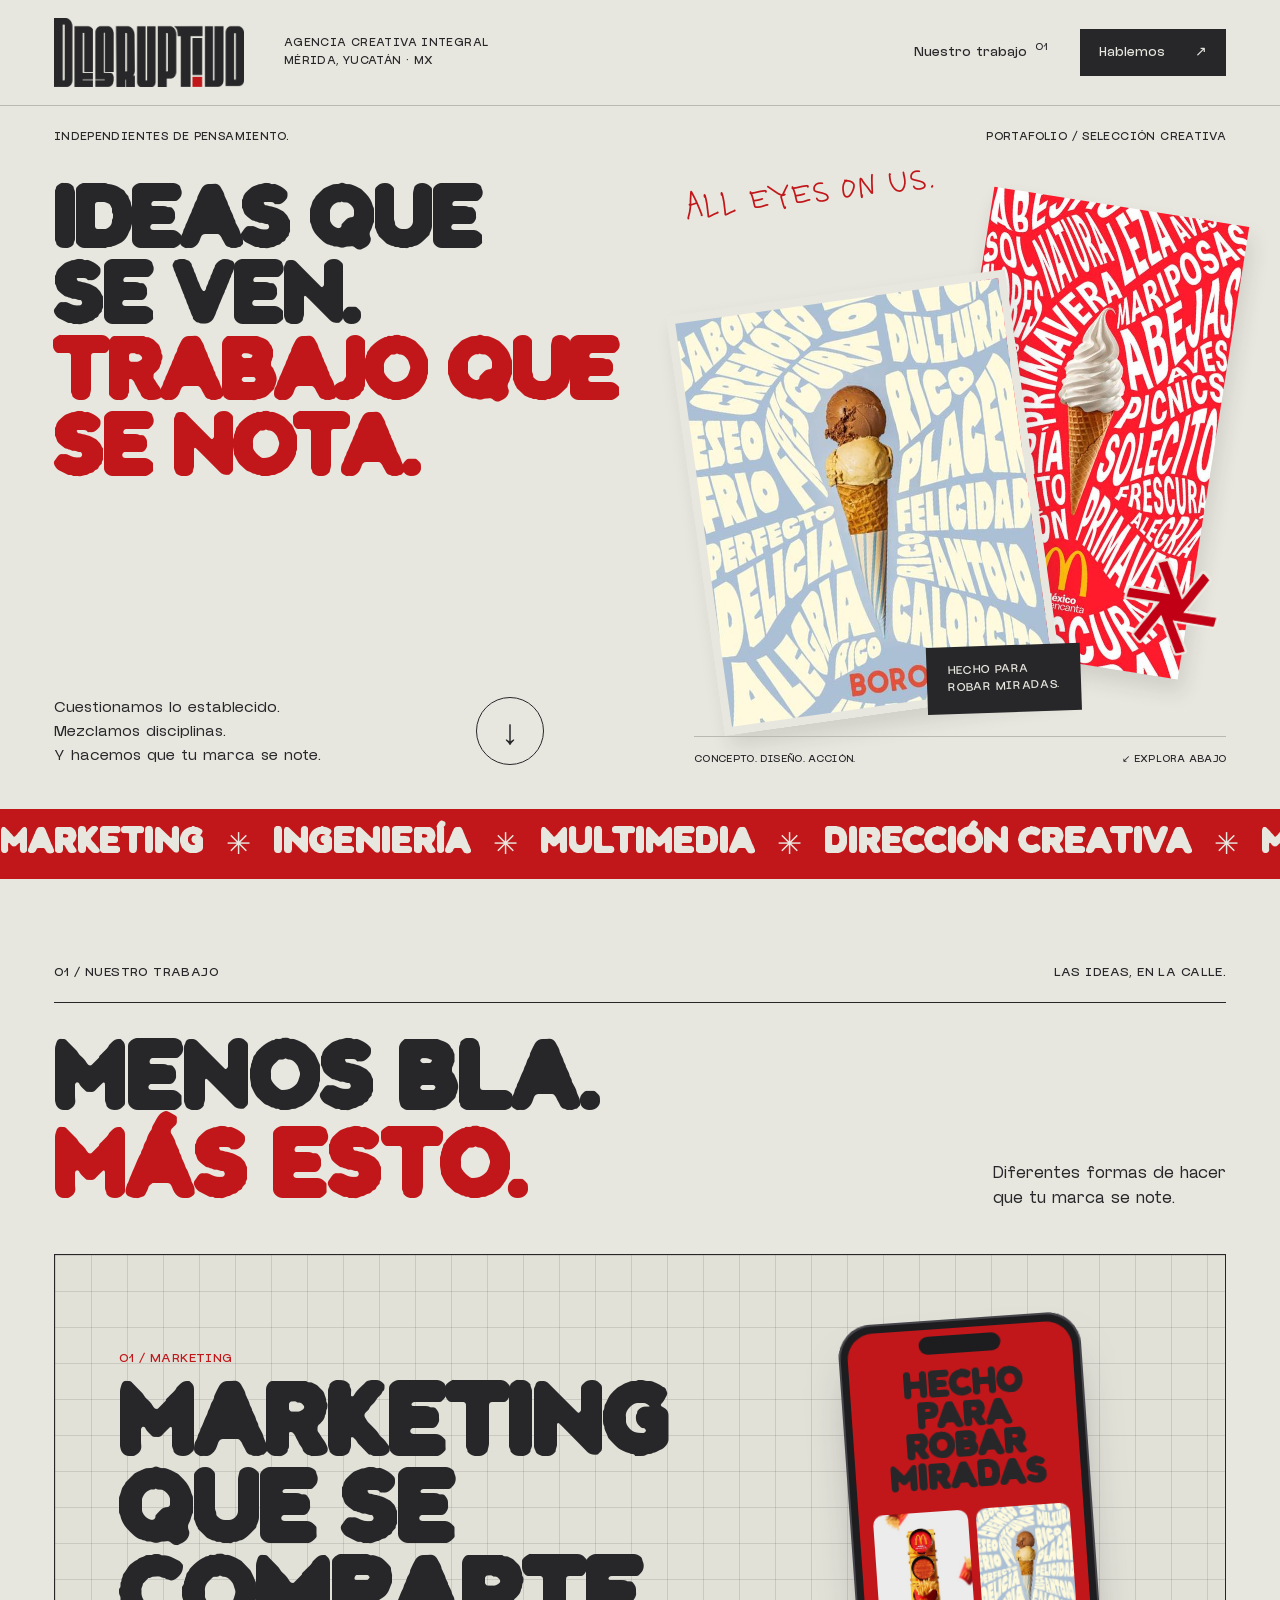
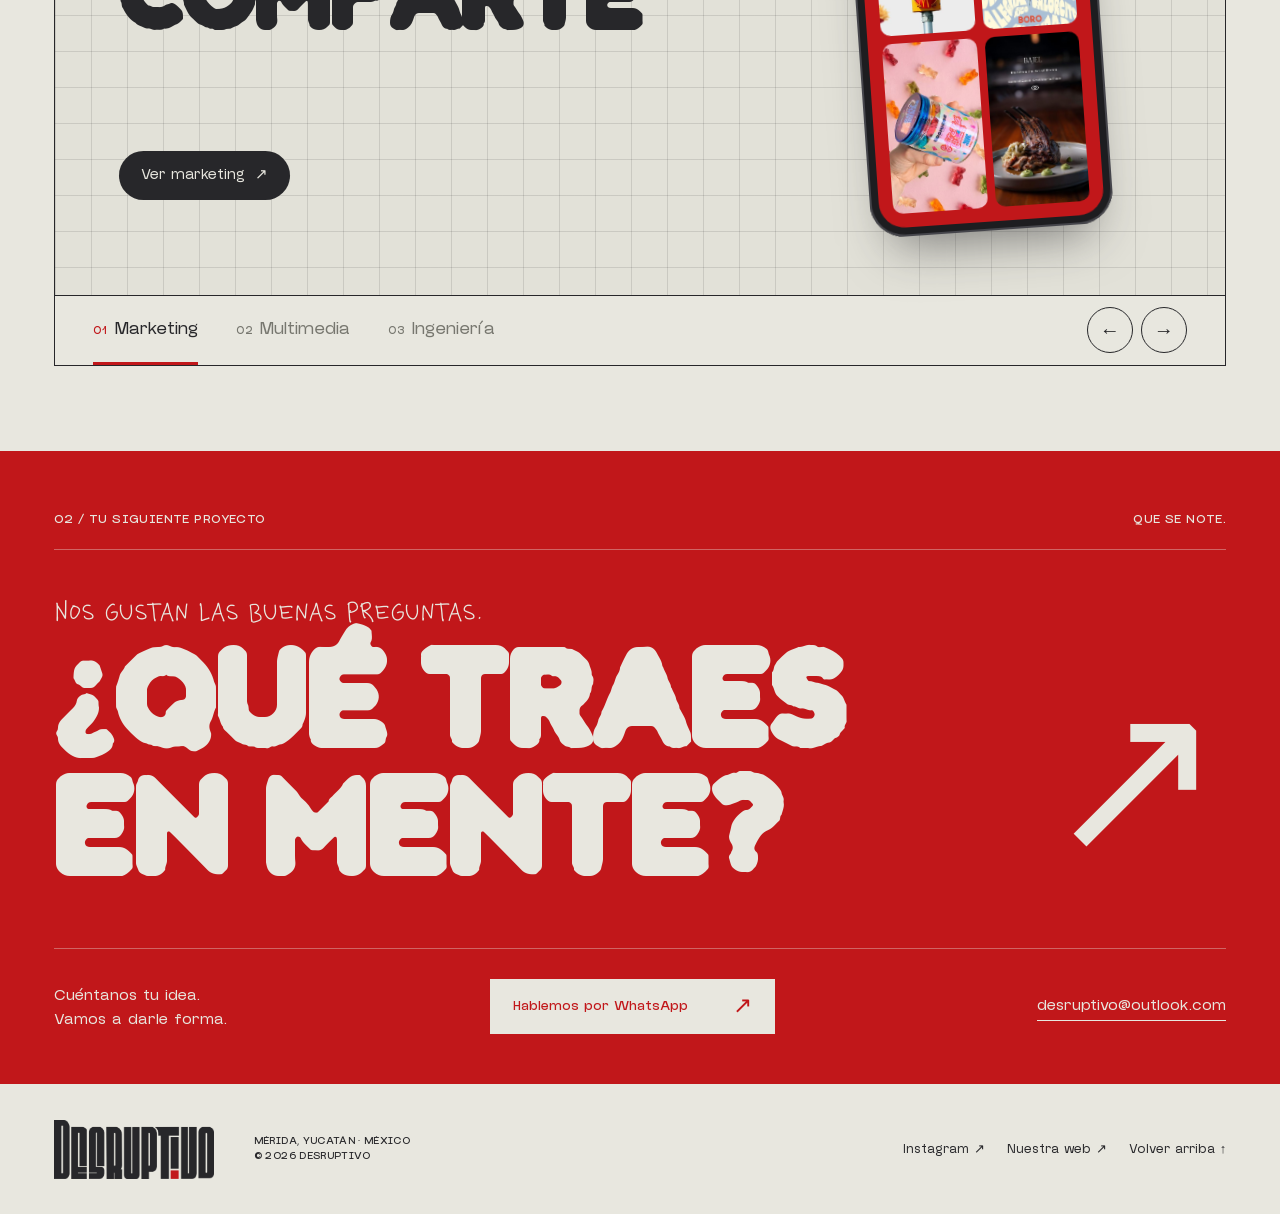
==== commit 97ee7343: "Diseño gráfico: mesa de trabajo interactiva con artboards, reglas, zoom, arrastre y capas por marca;" ====
--- a/index.html
+++ b/index.html
@@ -21,8 +21,8 @@
   <meta name="twitter:card" content="summary_large_image">
   <link rel="preload" href="assets/fonts/SquidBoy-Bold.woff2" as="font" type="font/woff2" crossorigin>
   <link rel="preload" href="assets/fonts/NewBlack-Regular.woff2" as="font" type="font/woff2" crossorigin>
-  <link rel="stylesheet" href="styles.css?v=202609282230">
-  <script src="app.js?v=202609282230" defer></script>
+  <link rel="stylesheet" href="styles.css?v=202609290010">
+  <script src="app.js?v=202609290010" defer></script>
 </head>
 <body>
   <a class="skip-link" href="#proyectos">Saltar al portafolio</a>
--- a/styles.css
+++ b/styles.css
@@ -735,3 +735,88 @@
 @keyframes kinProg{from{transform:scaleX(0)}to{transform:scaleX(1)}}
 @media(max-width:760px){.kin-scene{font-size:clamp(40px,14vw,72px)}}
 @media(prefers-reduced-motion:reduce){.kin *{animation:none!important}.kin-s1,.kin-s2{display:none}.kin-s3 b,.kin-s3 em{opacity:1}}
+
+/* ===== Diseño gráfico: mesa de trabajo ===== */
+.studio-svc{display:block;padding-top:70px;padding-bottom:70px;border-bottom:1px solid var(--ink);scroll-margin-top:90px}
+.studio-head{display:grid;grid-template-columns:1fr 1fr;gap:40px;align-items:end;margin-bottom:34px}
+.studio-head h2{font-size:clamp(56px,7.5vw,128px);line-height:.9;margin:14px 0 18px}
+.studio-head .svc-lead{max-width:470px}
+.studio-includes{list-style:none;padding:0;margin:0;display:flex;flex-wrap:wrap;justify-content:flex-end;gap:8px}
+.studio-includes li{padding:8px 13px;border:1px solid var(--ink);border-radius:30px;font-size:10px;letter-spacing:.05em}
+.studio{--chrome:#1c1c1f;--panel:#232327;--canvas:#38383c;--hair:rgba(232,231,223,.12);--sel:#f0443a;position:relative;background:var(--chrome);color:var(--paper);border-radius:12px;overflow:hidden;box-shadow:0 30px 60px -30px rgba(39,39,42,.55),0 0 0 1px rgba(39,39,42,.9)}
+.studio-bar{display:flex;align-items:center;justify-content:space-between;gap:16px;height:46px;padding:0 14px;border-bottom:1px solid var(--hair)}
+.studio-file{display:flex;align-items:center;gap:14px;min-width:0;font-size:11px}
+.studio-file .mono:first-of-type{padding:5px 10px;background:var(--panel);border-radius:6px;white-space:nowrap}
+.studio-lights{display:flex;gap:6px}.studio-lights i{width:10px;height:10px;border-radius:50%;background:#46464b}.studio-lights i:first-child{background:var(--red)}
+.studio-count{color:rgba(232,231,223,.55);white-space:nowrap}
+.studio-zoom{display:flex;align-items:center;gap:2px}
+.studio-zoom button{min-width:30px;height:30px;border:0;border-radius:6px;background:transparent;color:var(--paper);font-size:16px;line-height:1}
+.studio-zoom button:hover{background:var(--panel)}
+.studio-zoom output{min-width:48px;text-align:center;font-size:11px}
+.studio-zoom .studio-fit{font-size:10px;padding:0 10px;margin-left:6px;border:1px solid var(--hair)}
+.studio-body{position:relative;display:grid;grid-template-columns:22px minmax(0,1fr) 230px;grid-template-rows:22px auto}
+.studio-rulers{display:contents}
+.studio-corner{grid-column:1;grid-row:1;background:var(--panel);border-right:1px solid var(--hair);border-bottom:1px solid var(--hair)}
+.studio-ruler-x{grid-column:2;grid-row:1;display:block;background:var(--panel);border-bottom:1px solid var(--hair)}
+.studio-ruler-y{grid-column:1;grid-row:2;display:block;background:var(--panel);border-right:1px solid var(--hair)}
+.studio-canvas{grid-column:2;grid-row:2;position:relative;height:clamp(460px,72vh,760px);overflow:hidden;cursor:grab;touch-action:pan-y;user-select:none;-webkit-user-select:none;background:var(--canvas) radial-gradient(rgba(232,231,223,.09) 1px,transparent 1.2px) 0 0/22px 22px}
+.studio-canvas.is-grabbing{cursor:grabbing}
+.studio-world{position:absolute;left:0;top:0;transform-origin:0 0;will-change:transform}
+.studio-cluster{position:absolute;left:0;top:0;transition:opacity .35s}
+.studio-cluster-label{position:absolute;left:0;top:-4px;display:flex;align-items:baseline;gap:14px;white-space:nowrap;font-size:24px;line-height:1;color:var(--paper)}
+.studio-cluster-label .mono{font-size:13px;color:rgba(232,231,223,.55)}
+.studio-cluster-name{font-weight:500}
+.studio-board{position:absolute;padding:0;border:0;background:#fff;box-shadow:0 1px 0 rgba(0,0,0,.25),0 14px 28px -12px rgba(0,0,0,.55);cursor:inherit;overflow:hidden}
+.studio-board img{width:100%;height:100%;object-fit:cover;pointer-events:none;opacity:0;transition:opacity .4s}.studio-board img.is-loaded{opacity:1}
+.studio-board:focus-visible{outline:none}
+.js .studio .studio-board{opacity:0;transform:translateY(18px) scale(.94)}
+.js .studio.is-live .studio-board{opacity:1;transform:none;transition:opacity .5s var(--d,0ms),transform .7s cubic-bezier(.2,.8,.2,1) var(--d,0ms)}
+.studio-world.is-dimmed .studio-cluster{opacity:.18}
+.studio-world.is-dimmed .studio-cluster.is-lit{opacity:1}
+.studio-sel{position:absolute;left:0;top:0;pointer-events:none;border:1.5px solid var(--sel);opacity:0;transition:opacity .15s}
+.studio-sel.is-on{opacity:1}
+.studio-sel i{position:absolute;width:8px;height:8px;background:#fff;border:1.5px solid var(--sel)}
+.studio-sel i:nth-child(1){left:-5px;top:-5px}.studio-sel i:nth-child(2){left:calc(50% - 4px);top:-5px}.studio-sel i:nth-child(3){right:-5px;top:-5px}.studio-sel i:nth-child(4){right:-5px;top:calc(50% - 4px)}.studio-sel i:nth-child(5){right:-5px;bottom:-5px}.studio-sel i:nth-child(6){left:calc(50% - 4px);bottom:-5px}.studio-sel i:nth-child(7){left:-5px;bottom:-5px}.studio-sel i:nth-child(8){left:-5px;top:calc(50% - 4px)}
+.studio-sel.tag-up .studio-tag{top:auto;bottom:calc(100% + 12px)}.studio-tag{position:absolute;left:50%;top:calc(100% + 12px);transform:translateX(-50%);padding:4px 8px;border-radius:4px;background:var(--sel);color:#fff;font-size:10px;white-space:nowrap}
+.studio-hint{position:absolute;left:50%;bottom:16px;transform:translateX(-50%);padding:8px 14px;border-radius:30px;background:rgba(28,28,31,.88);font-size:10px;letter-spacing:.04em;white-space:nowrap;pointer-events:none;transition:opacity .4s}
+.studio-hint.is-gone{opacity:0}
+.studio-hint-touch{display:none}
+@media(pointer:coarse),(max-width:760px){.studio-hint-fine{display:none}.studio-hint-touch{display:inline}}
+.studio-layers{grid-column:3;grid-row:1/3;background:var(--panel);border-left:1px solid var(--hair);display:flex;flex-direction:column;min-height:0}
+.studio-layers-head{display:flex;justify-content:space-between;align-items:center;height:44px;padding:0 16px;border-bottom:1px solid var(--hair)}
+.studio-layers-head h3{font-size:11px;font-weight:400;letter-spacing:.06em}
+.studio-layers-head span{font-size:10px;color:rgba(232,231,223,.5)}
+.studio-layers ul{list-style:none;margin:0;padding:6px 0;overflow:auto}
+.studio-layer{display:grid;grid-template-columns:14px 1fr auto;gap:12px;align-items:center;width:100%;padding:9px 16px;border:0;background:transparent;text-align:left;font-size:14px;color:rgba(232,231,223,.82)}
+.studio-layer i{width:14px;height:14px;border-radius:3px;box-shadow:inset 0 0 0 1px rgba(255,255,255,.18)}
+.studio-layer .mono{font-size:10px;color:rgba(232,231,223,.45)}
+.studio-layer:hover,.studio-layer:focus-visible{background:rgba(232,231,223,.06);color:var(--paper)}
+.studio-layer[aria-pressed="true"]{background:rgba(240,68,58,.16);color:var(--paper);box-shadow:inset 2px 0 0 var(--sel)}
+.studio button:focus-visible{outline:2px solid var(--sel);outline-offset:-2px}
+.studio-board:focus-visible+*{outline:none}
+.studio-foot{display:flex;align-items:center;justify-content:space-between;gap:20px;margin-top:28px;font-size:18px}.studio-foot .button{background:var(--ink);color:var(--paper);border:1px solid var(--ink)}.studio-foot .button:hover{background:var(--red);border-color:var(--red)}
+.studio-noscript{margin-top:20px}
+.studio-noscript a{text-decoration:underline}
+@media(max-width:1100px){.studio-body{grid-template-columns:22px minmax(0,1fr) 190px}.studio-layer{font-size:13px}}
+@media(max-width:760px){
+  .studio-svc{padding-top:50px;padding-bottom:50px}
+  .studio-head{grid-template-columns:1fr;gap:20px;margin-bottom:24px}
+  .studio-head h2{font-size:clamp(44px,13vw,64px)}
+  .studio-includes{justify-content:flex-start}
+  .studio{border-radius:10px;margin:0 calc(var(--pad) * -.5)}
+  .studio-count,.studio-zoom{display:none}
+  .studio-body{grid-template-columns:minmax(0,1fr);grid-template-rows:auto 22px auto}
+  .studio-corner,.studio-ruler-y{display:none}
+  .studio-ruler-x{grid-column:1;grid-row:2}
+  .studio-canvas{grid-column:1;grid-row:3}
+  .studio-layers{grid-column:1;grid-row:1;border-left:0;border-bottom:1px solid var(--hair)}
+  .studio-layers-head{display:none}
+  .studio-layers ul{display:flex;gap:6px;padding:10px 12px;overflow-x:auto;scrollbar-width:none}
+  .studio-layers ul::-webkit-scrollbar{display:none}
+  .studio-layer{grid-template-columns:10px auto auto;gap:8px;width:auto;white-space:nowrap;padding:8px 12px;border-radius:30px;border:1px solid var(--hair);font-size:12px}
+  .studio-layer i{width:10px;height:10px;border-radius:50%}
+  .studio-layer[aria-pressed="true"]{box-shadow:none;border-color:var(--sel)}
+  .studio-foot{flex-direction:column;align-items:flex-start;font-size:16px}
+}
+@media(prefers-reduced-motion:reduce){.js .studio .studio-board{opacity:1;transform:none}}
+@media(max-width:760px){.studio-hint{white-space:normal;width:max-content;max-width:calc(100% - 24px);text-align:center}}
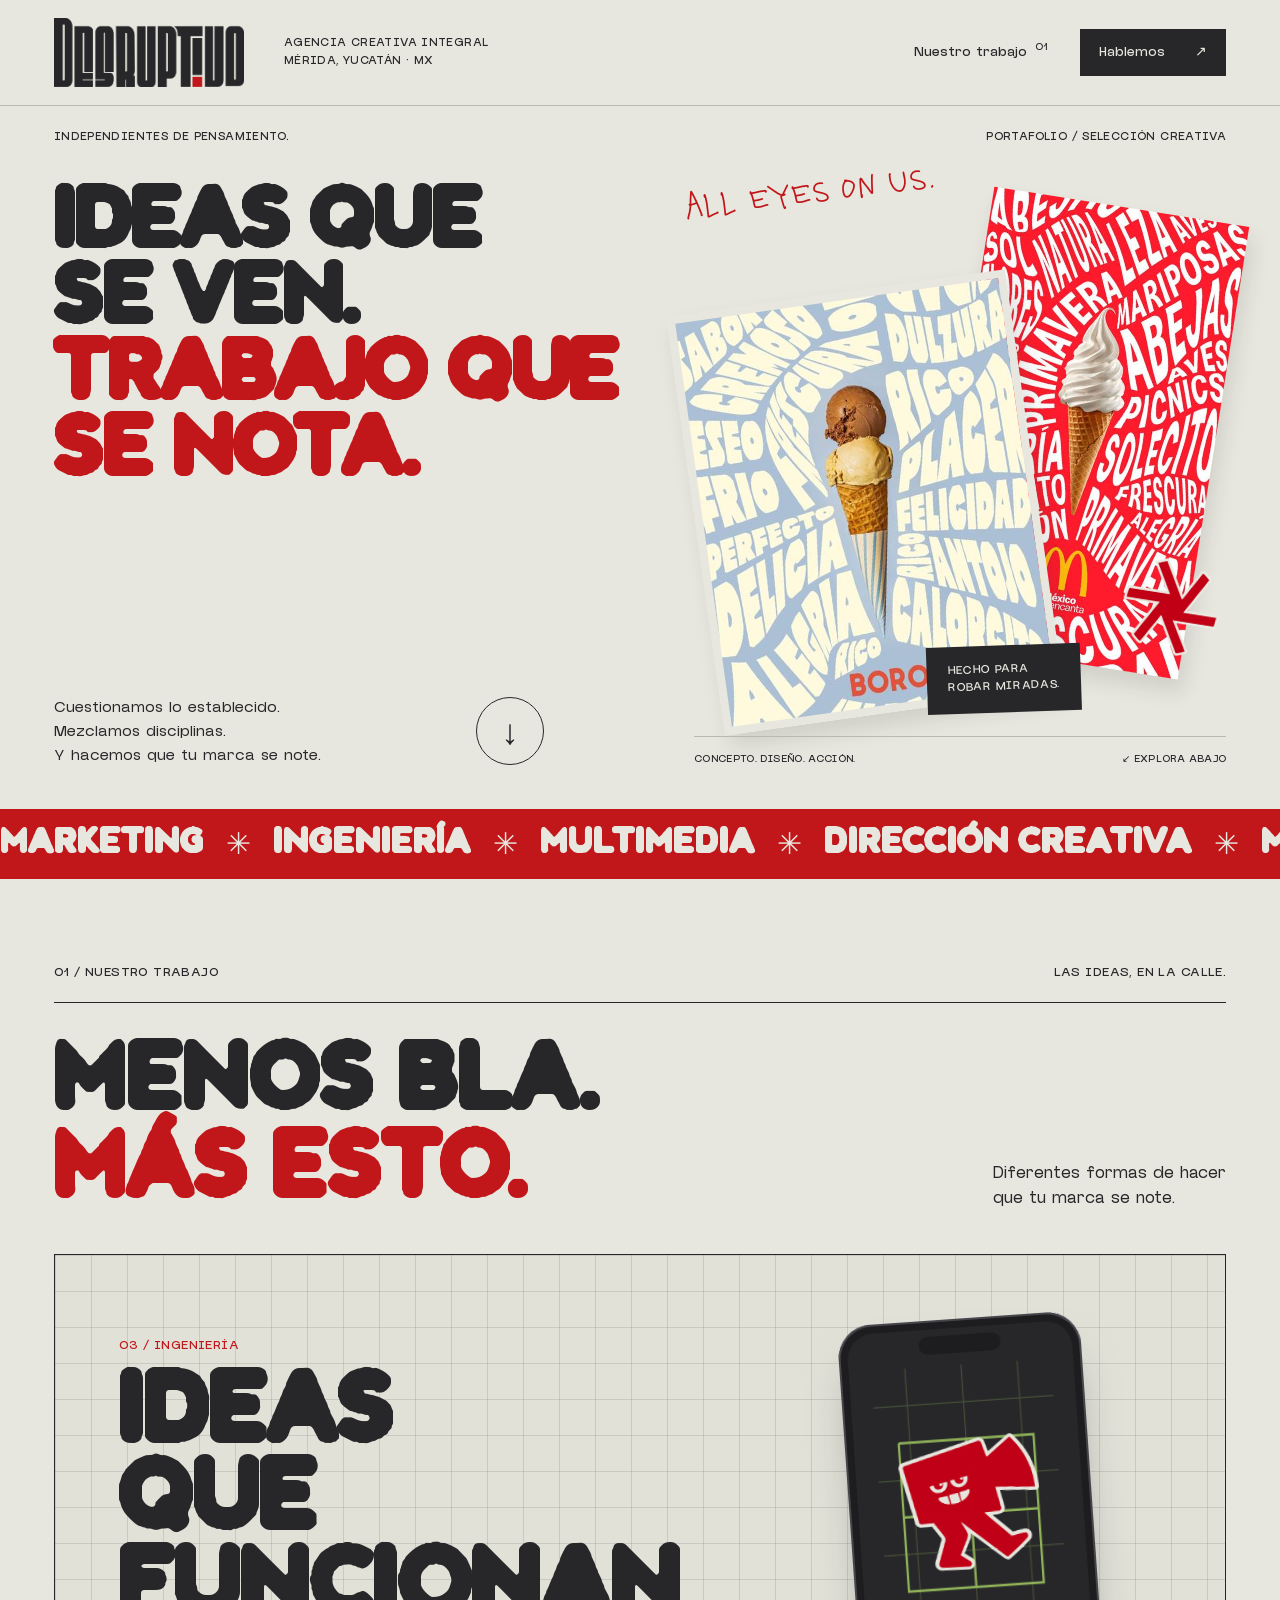
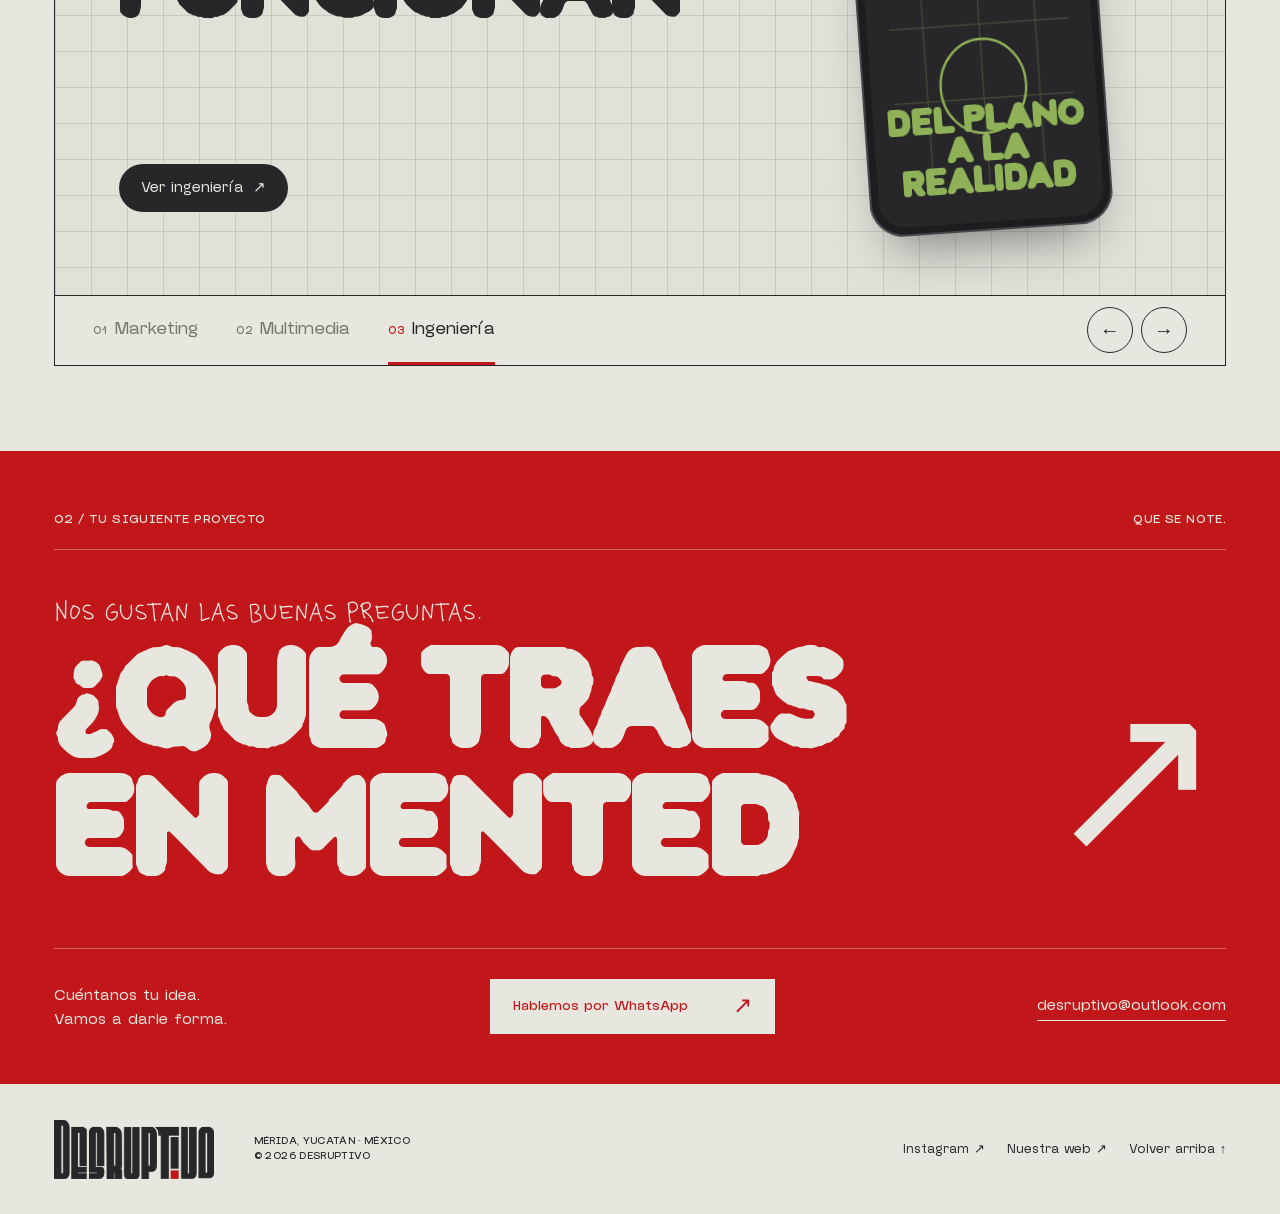
==== commit e7b0bab7: "Diseño gráfico: mesa de trabajo rediseñada sobre papel, con marcas de corte, reglas finas, índice ed" ====
--- a/index.html
+++ b/index.html
@@ -21,8 +21,8 @@
   <meta name="twitter:card" content="summary_large_image">
   <link rel="preload" href="assets/fonts/SquidBoy-Bold.woff2" as="font" type="font/woff2" crossorigin>
   <link rel="preload" href="assets/fonts/NewBlack-Regular.woff2" as="font" type="font/woff2" crossorigin>
-  <link rel="stylesheet" href="styles.css?v=202609290010">
-  <script src="app.js?v=202609290010" defer></script>
+  <link rel="stylesheet" href="styles.css?v=202609290130">
+  <script src="app.js?v=202609290130" defer></script>
 </head>
 <body>
   <a class="skip-link" href="#proyectos">Saltar al portafolio</a>
--- a/styles.css
+++ b/styles.css
@@ -736,87 +736,100 @@
 @media(max-width:760px){.kin-scene{font-size:clamp(40px,14vw,72px)}}
 @media(prefers-reduced-motion:reduce){.kin *{animation:none!important}.kin-s1,.kin-s2{display:none}.kin-s3 b,.kin-s3 em{opacity:1}}
 
-/* ===== Diseño gráfico: mesa de trabajo ===== */
+/* ===== Diseño gráfico: mesa de trabajo (sobre papel) ===== */
 .studio-svc{display:block;padding-top:70px;padding-bottom:70px;border-bottom:1px solid var(--ink);scroll-margin-top:90px}
-.studio-head{display:grid;grid-template-columns:1fr 1fr;gap:40px;align-items:end;margin-bottom:34px}
+.studio-head{display:grid;grid-template-columns:1fr 1fr;gap:40px;align-items:end;margin-bottom:38px}
 .studio-head h2{font-size:clamp(56px,7.5vw,128px);line-height:.9;margin:14px 0 18px}
 .studio-head .svc-lead{max-width:470px}
 .studio-includes{list-style:none;padding:0;margin:0;display:flex;flex-wrap:wrap;justify-content:flex-end;gap:8px}
 .studio-includes li{padding:8px 13px;border:1px solid var(--ink);border-radius:30px;font-size:10px;letter-spacing:.05em}
-.studio{--chrome:#1c1c1f;--panel:#232327;--canvas:#38383c;--hair:rgba(232,231,223,.12);--sel:#f0443a;position:relative;background:var(--chrome);color:var(--paper);border-radius:12px;overflow:hidden;box-shadow:0 30px 60px -30px rgba(39,39,42,.55),0 0 0 1px rgba(39,39,42,.9)}
-.studio-bar{display:flex;align-items:center;justify-content:space-between;gap:16px;height:46px;padding:0 14px;border-bottom:1px solid var(--hair)}
-.studio-file{display:flex;align-items:center;gap:14px;min-width:0;font-size:11px}
-.studio-file .mono:first-of-type{padding:5px 10px;background:var(--panel);border-radius:6px;white-space:nowrap}
-.studio-lights{display:flex;gap:6px}.studio-lights i{width:10px;height:10px;border-radius:50%;background:#46464b}.studio-lights i:first-child{background:var(--red)}
-.studio-count{color:rgba(232,231,223,.55);white-space:nowrap}
+.studio{--sel:var(--red);position:relative;border:1px solid var(--ink);background:var(--paper)}
+.studio-bar{display:flex;align-items:center;justify-content:space-between;gap:16px;height:48px;padding:0 18px;border-bottom:1px solid var(--ink)}
+.studio-file{display:flex;align-items:center;gap:18px;min-width:0;font-size:11px}
+.studio-title{display:flex;align-items:center;gap:9px;letter-spacing:.06em;text-transform:uppercase}
+.studio-title i{width:7px;height:7px;border-radius:50%;background:var(--red)}
+.studio-count{color:rgba(39,39,42,.55);white-space:nowrap}
 .studio-zoom{display:flex;align-items:center;gap:2px}
-.studio-zoom button{min-width:30px;height:30px;border:0;border-radius:6px;background:transparent;color:var(--paper);font-size:16px;line-height:1}
-.studio-zoom button:hover{background:var(--panel)}
-.studio-zoom output{min-width:48px;text-align:center;font-size:11px}
-.studio-zoom .studio-fit{font-size:10px;padding:0 10px;margin-left:6px;border:1px solid var(--hair)}
-.studio-body{position:relative;display:grid;grid-template-columns:22px minmax(0,1fr) 230px;grid-template-rows:22px auto}
+.studio-zoom button{min-width:30px;height:30px;border:0;background:transparent;font-size:17px;line-height:1;transition:color .2s}
+.studio-zoom button:hover{color:var(--red)}
+.studio-zoom output{min-width:46px;text-align:center;font-size:11px}
+.studio-zoom .studio-fit{font-size:10px;letter-spacing:.06em;text-transform:uppercase;padding:0 14px;margin-left:10px;height:30px;border:1px solid var(--ink);border-radius:30px}
+.studio-zoom .studio-fit:hover{background:var(--ink);color:var(--paper)}
+.studio-body{position:relative;display:grid;grid-template-columns:22px minmax(0,1fr) 250px;grid-template-rows:22px auto}
 .studio-rulers{display:contents}
-.studio-corner{grid-column:1;grid-row:1;background:var(--panel);border-right:1px solid var(--hair);border-bottom:1px solid var(--hair)}
-.studio-ruler-x{grid-column:2;grid-row:1;display:block;background:var(--panel);border-bottom:1px solid var(--hair)}
-.studio-ruler-y{grid-column:1;grid-row:2;display:block;background:var(--panel);border-right:1px solid var(--hair)}
-.studio-canvas{grid-column:2;grid-row:2;position:relative;height:clamp(460px,72vh,760px);overflow:hidden;cursor:grab;touch-action:pan-y;user-select:none;-webkit-user-select:none;background:var(--canvas) radial-gradient(rgba(232,231,223,.09) 1px,transparent 1.2px) 0 0/22px 22px}
+.studio-corner{grid-column:1;grid-row:1;border-right:1px solid var(--line);border-bottom:1px solid var(--line)}
+.studio-ruler-x{grid-column:2;grid-row:1;display:block;border-bottom:1px solid var(--line)}
+.studio-ruler-y{grid-column:1;grid-row:2;display:block;border-right:1px solid var(--line)}
+.studio-canvas{grid-column:2;grid-row:2;position:relative;height:clamp(480px,74vh,780px);overflow:hidden;cursor:grab;touch-action:pan-y;user-select:none;-webkit-user-select:none;background:#eeede6 radial-gradient(rgba(39,39,42,.16) .8px,transparent 1.1px) 0 0/26px 26px}
 .studio-canvas.is-grabbing{cursor:grabbing}
 .studio-world{position:absolute;left:0;top:0;transform-origin:0 0;will-change:transform}
-.studio-cluster{position:absolute;left:0;top:0;transition:opacity .35s}
-.studio-cluster-label{position:absolute;left:0;top:-4px;display:flex;align-items:baseline;gap:14px;white-space:nowrap;font-size:24px;line-height:1;color:var(--paper)}
-.studio-cluster-label .mono{font-size:13px;color:rgba(232,231,223,.55)}
-.studio-cluster-name{font-weight:500}
-.studio-board{position:absolute;padding:0;border:0;background:#fff;box-shadow:0 1px 0 rgba(0,0,0,.25),0 14px 28px -12px rgba(0,0,0,.55);cursor:inherit;overflow:hidden}
-.studio-board img{width:100%;height:100%;object-fit:cover;pointer-events:none;opacity:0;transition:opacity .4s}.studio-board img.is-loaded{opacity:1}
+.studio-cluster{position:absolute;left:0;top:0;transition:opacity .45s}
+.studio-cluster-label{position:absolute;left:0;top:-6px;display:flex;align-items:baseline;gap:14px;white-space:nowrap;line-height:1}
+.studio-cluster-num{font-size:14px;color:var(--red)}
+.studio-cluster-name{font-family:Squid,Impact,sans-serif;font-size:34px;letter-spacing:.01em}
+.studio-cluster-label .mono:last-child{font-size:13px;color:rgba(39,39,42,.55)}
+.studio-board{position:absolute;padding:0;border:0;background:#dcdbd2;cursor:inherit;box-shadow:0 1px 1px rgba(39,39,42,.12),0 22px 34px -22px rgba(39,39,42,.45);transition:box-shadow .3s}
+.studio-board::before{content:"";position:absolute;inset:-22px;pointer-events:none;opacity:.5;background:
+linear-gradient(var(--ink),var(--ink)) left 0 top 22px/14px 1.5px no-repeat,linear-gradient(var(--ink),var(--ink)) left 22px top 0/1.5px 14px no-repeat,
+linear-gradient(var(--ink),var(--ink)) right 0 top 22px/14px 1.5px no-repeat,linear-gradient(var(--ink),var(--ink)) right 22px top 0/1.5px 14px no-repeat,
+linear-gradient(var(--ink),var(--ink)) left 0 bottom 22px/14px 1.5px no-repeat,linear-gradient(var(--ink),var(--ink)) left 22px bottom 0/1.5px 14px no-repeat,
+linear-gradient(var(--ink),var(--ink)) right 0 bottom 22px/14px 1.5px no-repeat,linear-gradient(var(--ink),var(--ink)) right 22px bottom 0/1.5px 14px no-repeat}
+.studio-board img{position:relative;width:100%;height:100%;object-fit:cover;pointer-events:none;opacity:0;transition:opacity .5s}
+.studio-board img.is-loaded{opacity:1}
+.studio-board:hover{box-shadow:0 1px 1px rgba(39,39,42,.12),0 34px 50px -26px rgba(39,39,42,.55)}
 .studio-board:focus-visible{outline:none}
-.js .studio .studio-board{opacity:0;transform:translateY(18px) scale(.94)}
-.js .studio.is-live .studio-board{opacity:1;transform:none;transition:opacity .5s var(--d,0ms),transform .7s cubic-bezier(.2,.8,.2,1) var(--d,0ms)}
-.studio-world.is-dimmed .studio-cluster{opacity:.18}
+.js .studio .studio-board{opacity:0;transform:translateY(22px)}
+.js .studio.is-live .studio-board{opacity:1;transform:none;transition:opacity .6s var(--d,0ms),transform .9s cubic-bezier(.2,.8,.2,1) var(--d,0ms),box-shadow .3s}
+.studio-world.is-dimmed .studio-cluster{opacity:.14}
 .studio-world.is-dimmed .studio-cluster.is-lit{opacity:1}
-.studio-sel{position:absolute;left:0;top:0;pointer-events:none;border:1.5px solid var(--sel);opacity:0;transition:opacity .15s}
+.studio-sel{position:absolute;left:0;top:0;pointer-events:none;border:1px solid var(--sel);opacity:0;transition:opacity .15s}
 .studio-sel.is-on{opacity:1}
-.studio-sel i{position:absolute;width:8px;height:8px;background:#fff;border:1.5px solid var(--sel)}
-.studio-sel i:nth-child(1){left:-5px;top:-5px}.studio-sel i:nth-child(2){left:calc(50% - 4px);top:-5px}.studio-sel i:nth-child(3){right:-5px;top:-5px}.studio-sel i:nth-child(4){right:-5px;top:calc(50% - 4px)}.studio-sel i:nth-child(5){right:-5px;bottom:-5px}.studio-sel i:nth-child(6){left:calc(50% - 4px);bottom:-5px}.studio-sel i:nth-child(7){left:-5px;bottom:-5px}.studio-sel i:nth-child(8){left:-5px;top:calc(50% - 4px)}
-.studio-sel.tag-up .studio-tag{top:auto;bottom:calc(100% + 12px)}.studio-tag{position:absolute;left:50%;top:calc(100% + 12px);transform:translateX(-50%);padding:4px 8px;border-radius:4px;background:var(--sel);color:#fff;font-size:10px;white-space:nowrap}
-.studio-hint{position:absolute;left:50%;bottom:16px;transform:translateX(-50%);padding:8px 14px;border-radius:30px;background:rgba(28,28,31,.88);font-size:10px;letter-spacing:.04em;white-space:nowrap;pointer-events:none;transition:opacity .4s}
+.studio-sel i{position:absolute;width:7px;height:7px;background:var(--paper);border:1px solid var(--sel)}
+.studio-sel i:nth-child(1){left:-4px;top:-4px}.studio-sel i:nth-child(2){left:calc(50% - 3.5px);top:-4px}.studio-sel i:nth-child(3){right:-4px;top:-4px}.studio-sel i:nth-child(4){right:-4px;top:calc(50% - 3.5px)}.studio-sel i:nth-child(5){right:-4px;bottom:-4px}.studio-sel i:nth-child(6){left:calc(50% - 3.5px);bottom:-4px}.studio-sel i:nth-child(7){left:-4px;bottom:-4px}.studio-sel i:nth-child(8){left:-4px;top:calc(50% - 3.5px)}
+.studio-sel.tag-up .studio-tag{top:auto;bottom:calc(100% + 12px)}
+.studio-tag{position:absolute;left:50%;top:calc(100% + 12px);transform:translateX(-50%);padding:4px 9px;background:var(--sel);color:var(--paper);font-size:10px;letter-spacing:.04em;white-space:nowrap}
+.studio-hint{position:absolute;left:50%;bottom:18px;transform:translateX(-50%);padding:9px 16px;border-radius:30px;background:var(--ink);color:var(--paper);font-size:10px;letter-spacing:.04em;white-space:nowrap;pointer-events:none;transition:opacity .4s}
 .studio-hint.is-gone{opacity:0}
 .studio-hint-touch{display:none}
 @media(pointer:coarse),(max-width:760px){.studio-hint-fine{display:none}.studio-hint-touch{display:inline}}
-.studio-layers{grid-column:3;grid-row:1/3;background:var(--panel);border-left:1px solid var(--hair);display:flex;flex-direction:column;min-height:0}
-.studio-layers-head{display:flex;justify-content:space-between;align-items:center;height:44px;padding:0 16px;border-bottom:1px solid var(--hair)}
-.studio-layers-head h3{font-size:11px;font-weight:400;letter-spacing:.06em}
-.studio-layers-head span{font-size:10px;color:rgba(232,231,223,.5)}
-.studio-layers ul{list-style:none;margin:0;padding:6px 0;overflow:auto}
-.studio-layer{display:grid;grid-template-columns:14px 1fr auto;gap:12px;align-items:center;width:100%;padding:9px 16px;border:0;background:transparent;text-align:left;font-size:14px;color:rgba(232,231,223,.82)}
-.studio-layer i{width:14px;height:14px;border-radius:3px;box-shadow:inset 0 0 0 1px rgba(255,255,255,.18)}
-.studio-layer .mono{font-size:10px;color:rgba(232,231,223,.45)}
-.studio-layer:hover,.studio-layer:focus-visible{background:rgba(232,231,223,.06);color:var(--paper)}
-.studio-layer[aria-pressed="true"]{background:rgba(240,68,58,.16);color:var(--paper);box-shadow:inset 2px 0 0 var(--sel)}
+.studio-layers{grid-column:3;grid-row:1/3;border-left:1px solid var(--ink);display:flex;flex-direction:column;min-height:0}
+.studio-layers-head{display:flex;justify-content:space-between;align-items:center;height:50px;padding:0 20px;border-bottom:1px solid var(--ink)}
+.studio-layers-head h3{font-size:11px;font-weight:400;letter-spacing:.06em;text-transform:uppercase}
+.studio-layers-head span{font-size:10px;color:rgba(39,39,42,.55)}
+.studio-layers ul{list-style:none;margin:0;padding:0;overflow:auto}
+.studio-layers li{border-bottom:1px solid var(--line)}
+.studio-layer{position:relative;display:grid;grid-template-columns:24px 1fr auto;gap:10px;align-items:baseline;width:100%;padding:13px 20px;border:0;background:transparent;text-align:left;font-size:15px;transition:background .2s,color .2s,padding .25s}
+.studio-layer-num{font-size:10px;color:var(--red)}
+.studio-layer .mono:last-child{font-size:10px;color:rgba(39,39,42,.5)}
+.studio-layer:hover,.studio-layer:focus-visible{background:rgba(39,39,42,.05);padding-left:26px}
+.studio-layer[aria-pressed="true"]{background:var(--ink);color:var(--paper);padding-left:26px}
+.studio-layer[aria-pressed="true"] .mono:last-child{color:rgba(232,231,223,.6)}
 .studio button:focus-visible{outline:2px solid var(--sel);outline-offset:-2px}
-.studio-board:focus-visible+*{outline:none}
-.studio-foot{display:flex;align-items:center;justify-content:space-between;gap:20px;margin-top:28px;font-size:18px}.studio-foot .button{background:var(--ink);color:var(--paper);border:1px solid var(--ink)}.studio-foot .button:hover{background:var(--red);border-color:var(--red)}
+.studio-foot{display:flex;align-items:center;justify-content:space-between;gap:20px;margin-top:28px;font-size:18px}
+.studio-foot .button{background:var(--ink);color:var(--paper);border:1px solid var(--ink)}
+.studio-foot .button:hover{background:var(--red);border-color:var(--red)}
 .studio-noscript{margin-top:20px}
 .studio-noscript a{text-decoration:underline}
-@media(max-width:1100px){.studio-body{grid-template-columns:22px minmax(0,1fr) 190px}.studio-layer{font-size:13px}}
+@media(max-width:1100px){.studio-body{grid-template-columns:22px minmax(0,1fr) 200px}.studio-layer{font-size:14px;padding:11px 16px}}
 @media(max-width:760px){
   .studio-svc{padding-top:50px;padding-bottom:50px}
   .studio-head{grid-template-columns:1fr;gap:20px;margin-bottom:24px}
   .studio-head h2{font-size:clamp(44px,13vw,64px)}
   .studio-includes{justify-content:flex-start}
-  .studio{border-radius:10px;margin:0 calc(var(--pad) * -.5)}
   .studio-count,.studio-zoom{display:none}
+  .studio-bar{height:44px;padding:0 14px}
   .studio-body{grid-template-columns:minmax(0,1fr);grid-template-rows:auto 22px auto}
   .studio-corner,.studio-ruler-y{display:none}
   .studio-ruler-x{grid-column:1;grid-row:2}
   .studio-canvas{grid-column:1;grid-row:3}
-  .studio-layers{grid-column:1;grid-row:1;border-left:0;border-bottom:1px solid var(--hair)}
+  .studio-layers{grid-column:1;grid-row:1;border-left:0;border-bottom:1px solid var(--ink)}
   .studio-layers-head{display:none}
   .studio-layers ul{display:flex;gap:6px;padding:10px 12px;overflow-x:auto;scrollbar-width:none}
   .studio-layers ul::-webkit-scrollbar{display:none}
-  .studio-layer{grid-template-columns:10px auto auto;gap:8px;width:auto;white-space:nowrap;padding:8px 12px;border-radius:30px;border:1px solid var(--hair);font-size:12px}
-  .studio-layer i{width:10px;height:10px;border-radius:50%}
-  .studio-layer[aria-pressed="true"]{box-shadow:none;border-color:var(--sel)}
+  .studio-layers li{border:0}
+  .studio-layer{grid-template-columns:auto auto auto;gap:7px;width:auto;white-space:nowrap;padding:8px 13px;border-radius:30px;border:1px solid var(--ink);font-size:12px}
+  .studio-layer:hover,.studio-layer:focus-visible,.studio-layer[aria-pressed="true"]{padding-left:13px}
+  .studio-hint{white-space:normal;width:max-content;max-width:calc(100% - 24px);text-align:center}
   .studio-foot{flex-direction:column;align-items:flex-start;font-size:16px}
 }
 @media(prefers-reduced-motion:reduce){.js .studio .studio-board{opacity:1;transform:none}}
-@media(max-width:760px){.studio-hint{white-space:normal;width:max-content;max-width:calc(100% - 24px);text-align:center}}
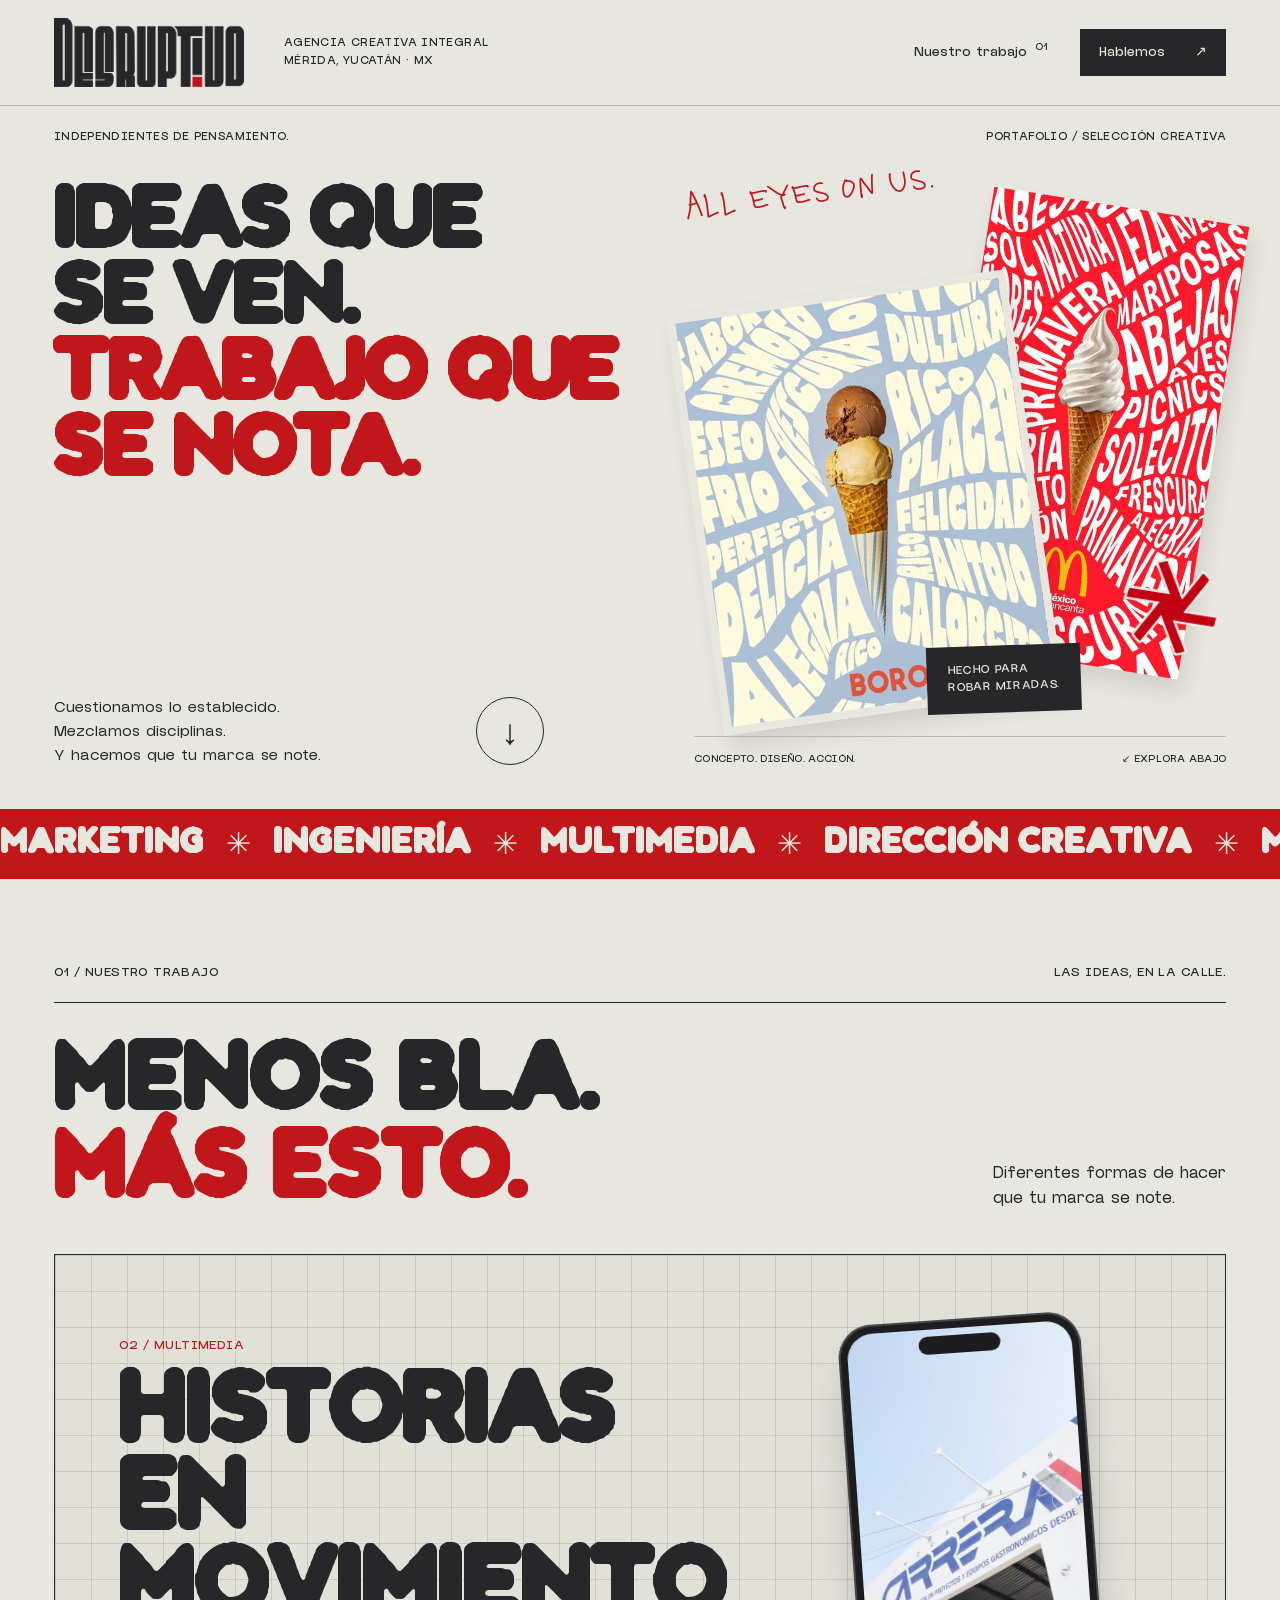
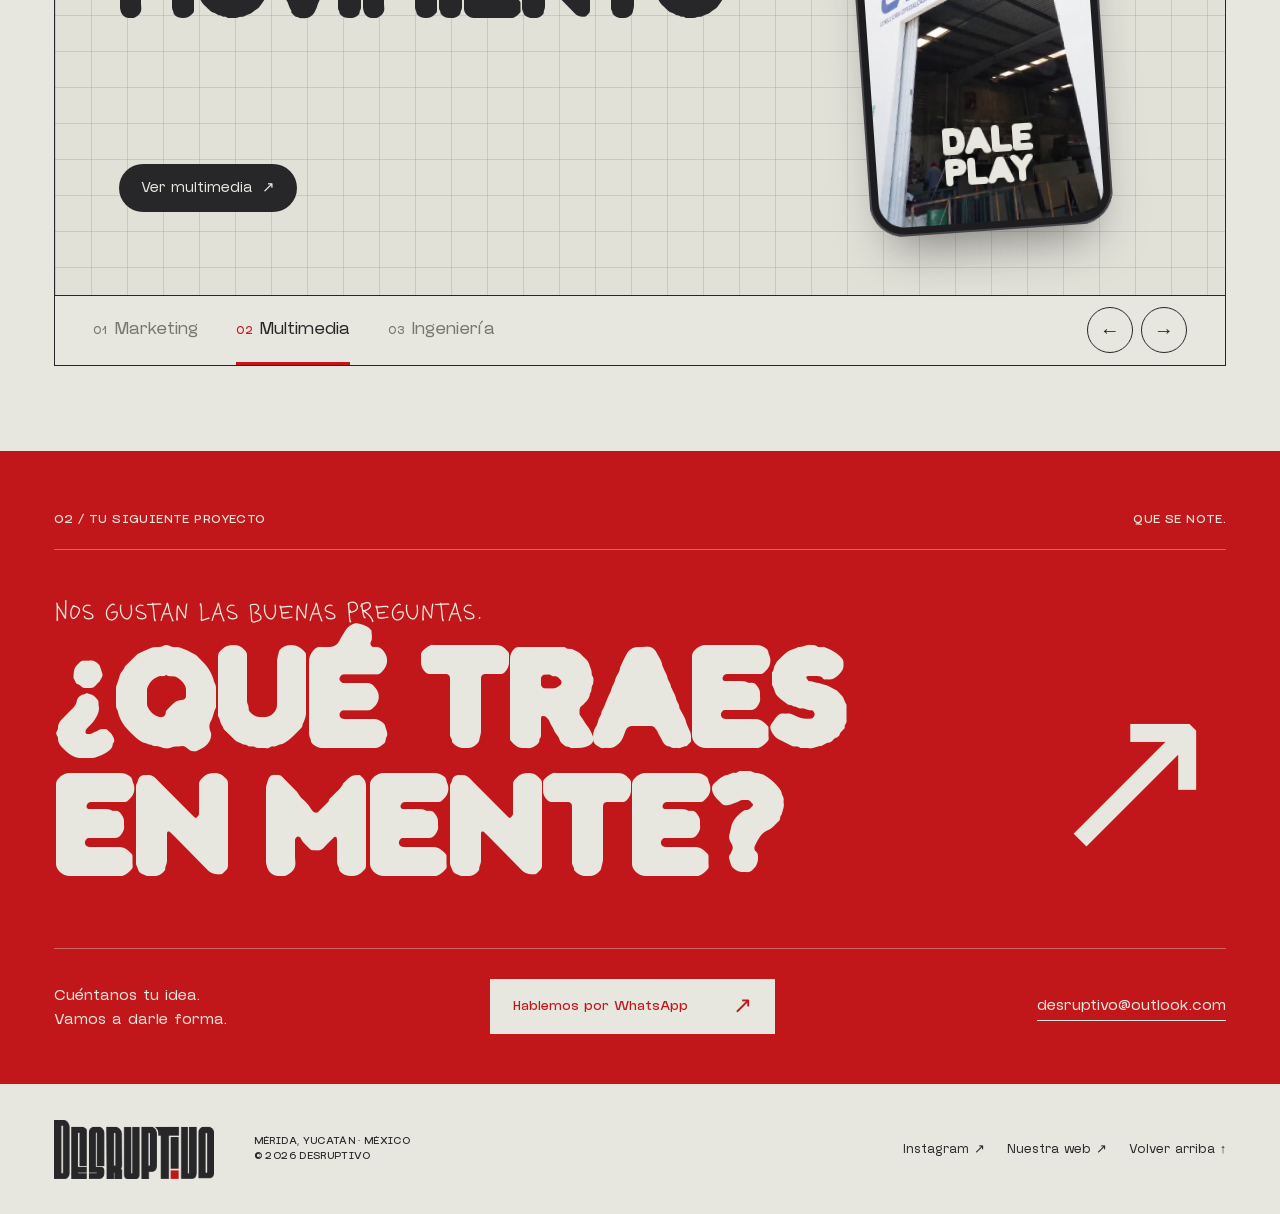
==== commit 93aa80f5: "Diseño gráfico: pila de pruebas impresas que funciona igual en computadora y celular (arrastrar para" ====
--- a/index.html
+++ b/index.html
@@ -21,8 +21,8 @@
   <meta name="twitter:card" content="summary_large_image">
   <link rel="preload" href="assets/fonts/SquidBoy-Bold.woff2" as="font" type="font/woff2" crossorigin>
   <link rel="preload" href="assets/fonts/NewBlack-Regular.woff2" as="font" type="font/woff2" crossorigin>
-  <link rel="stylesheet" href="styles.css?v=202609290130">
-  <script src="app.js?v=202609290130" defer></script>
+  <link rel="stylesheet" href="styles.css?v=202609290230">
+  <script src="app.js?v=202609290230" defer></script>
 </head>
 <body>
   <a class="skip-link" href="#proyectos">Saltar al portafolio</a>
--- a/styles.css
+++ b/styles.css
@@ -736,100 +736,111 @@
 @media(max-width:760px){.kin-scene{font-size:clamp(40px,14vw,72px)}}
 @media(prefers-reduced-motion:reduce){.kin *{animation:none!important}.kin-s1,.kin-s2{display:none}.kin-s3 b,.kin-s3 em{opacity:1}}
 
-/* ===== Diseño gráfico: mesa de trabajo (sobre papel) ===== */
+/* ===== Diseño gráfico: pila de pruebas (computadora y celular) ===== */
 .studio-svc{display:block;padding-top:70px;padding-bottom:70px;border-bottom:1px solid var(--ink);scroll-margin-top:90px}
 .studio-head{display:grid;grid-template-columns:1fr 1fr;gap:40px;align-items:end;margin-bottom:38px}
 .studio-head h2{font-size:clamp(56px,7.5vw,128px);line-height:.9;margin:14px 0 18px}
 .studio-head .svc-lead{max-width:470px}
 .studio-includes{list-style:none;padding:0;margin:0;display:flex;flex-wrap:wrap;justify-content:flex-end;gap:8px}
 .studio-includes li{padding:8px 13px;border:1px solid var(--ink);border-radius:30px;font-size:10px;letter-spacing:.05em}
-.studio{--sel:var(--red);position:relative;border:1px solid var(--ink);background:var(--paper)}
-.studio-bar{display:flex;align-items:center;justify-content:space-between;gap:16px;height:48px;padding:0 18px;border-bottom:1px solid var(--ink)}
+.studio{position:relative;border:1px solid var(--ink);background:var(--paper)}
+.studio-bar{display:flex;align-items:center;justify-content:space-between;gap:16px;height:48px;padding:0 20px;border-bottom:1px solid var(--ink)}
 .studio-file{display:flex;align-items:center;gap:18px;min-width:0;font-size:11px}
 .studio-title{display:flex;align-items:center;gap:9px;letter-spacing:.06em;text-transform:uppercase}
 .studio-title i{width:7px;height:7px;border-radius:50%;background:var(--red)}
 .studio-count{color:rgba(39,39,42,.55);white-space:nowrap}
-.studio-zoom{display:flex;align-items:center;gap:2px}
-.studio-zoom button{min-width:30px;height:30px;border:0;background:transparent;font-size:17px;line-height:1;transition:color .2s}
-.studio-zoom button:hover{color:var(--red)}
-.studio-zoom output{min-width:46px;text-align:center;font-size:11px}
-.studio-zoom .studio-fit{font-size:10px;letter-spacing:.06em;text-transform:uppercase;padding:0 14px;margin-left:10px;height:30px;border:1px solid var(--ink);border-radius:30px}
-.studio-zoom .studio-fit:hover{background:var(--ink);color:var(--paper)}
-.studio-body{position:relative;display:grid;grid-template-columns:22px minmax(0,1fr) 250px;grid-template-rows:22px auto}
-.studio-rulers{display:contents}
-.studio-corner{grid-column:1;grid-row:1;border-right:1px solid var(--line);border-bottom:1px solid var(--line)}
-.studio-ruler-x{grid-column:2;grid-row:1;display:block;border-bottom:1px solid var(--line)}
-.studio-ruler-y{grid-column:1;grid-row:2;display:block;border-right:1px solid var(--line)}
-.studio-canvas{grid-column:2;grid-row:2;position:relative;height:clamp(480px,74vh,780px);overflow:hidden;cursor:grab;touch-action:pan-y;user-select:none;-webkit-user-select:none;background:#eeede6 radial-gradient(rgba(39,39,42,.16) .8px,transparent 1.1px) 0 0/26px 26px}
-.studio-canvas.is-grabbing{cursor:grabbing}
-.studio-world{position:absolute;left:0;top:0;transform-origin:0 0;will-change:transform}
-.studio-cluster{position:absolute;left:0;top:0;transition:opacity .45s}
-.studio-cluster-label{position:absolute;left:0;top:-6px;display:flex;align-items:baseline;gap:14px;white-space:nowrap;line-height:1}
-.studio-cluster-num{font-size:14px;color:var(--red)}
-.studio-cluster-name{font-family:Squid,Impact,sans-serif;font-size:34px;letter-spacing:.01em}
-.studio-cluster-label .mono:last-child{font-size:13px;color:rgba(39,39,42,.55)}
-.studio-board{position:absolute;padding:0;border:0;background:#dcdbd2;cursor:inherit;box-shadow:0 1px 1px rgba(39,39,42,.12),0 22px 34px -22px rgba(39,39,42,.45);transition:box-shadow .3s}
-.studio-board::before{content:"";position:absolute;inset:-22px;pointer-events:none;opacity:.5;background:
-linear-gradient(var(--ink),var(--ink)) left 0 top 22px/14px 1.5px no-repeat,linear-gradient(var(--ink),var(--ink)) left 22px top 0/1.5px 14px no-repeat,
-linear-gradient(var(--ink),var(--ink)) right 0 top 22px/14px 1.5px no-repeat,linear-gradient(var(--ink),var(--ink)) right 22px top 0/1.5px 14px no-repeat,
-linear-gradient(var(--ink),var(--ink)) left 0 bottom 22px/14px 1.5px no-repeat,linear-gradient(var(--ink),var(--ink)) left 22px bottom 0/1.5px 14px no-repeat,
-linear-gradient(var(--ink),var(--ink)) right 0 bottom 22px/14px 1.5px no-repeat,linear-gradient(var(--ink),var(--ink)) right 22px bottom 0/1.5px 14px no-repeat}
-.studio-board img{position:relative;width:100%;height:100%;object-fit:cover;pointer-events:none;opacity:0;transition:opacity .5s}
-.studio-board img.is-loaded{opacity:1}
-.studio-board:hover{box-shadow:0 1px 1px rgba(39,39,42,.12),0 34px 50px -26px rgba(39,39,42,.55)}
-.studio-board:focus-visible{outline:none}
-.js .studio .studio-board{opacity:0;transform:translateY(22px)}
-.js .studio.is-live .studio-board{opacity:1;transform:none;transition:opacity .6s var(--d,0ms),transform .9s cubic-bezier(.2,.8,.2,1) var(--d,0ms),box-shadow .3s}
-.studio-world.is-dimmed .studio-cluster{opacity:.14}
-.studio-world.is-dimmed .studio-cluster.is-lit{opacity:1}
-.studio-sel{position:absolute;left:0;top:0;pointer-events:none;border:1px solid var(--sel);opacity:0;transition:opacity .15s}
-.studio-sel.is-on{opacity:1}
-.studio-sel i{position:absolute;width:7px;height:7px;background:var(--paper);border:1px solid var(--sel)}
-.studio-sel i:nth-child(1){left:-4px;top:-4px}.studio-sel i:nth-child(2){left:calc(50% - 3.5px);top:-4px}.studio-sel i:nth-child(3){right:-4px;top:-4px}.studio-sel i:nth-child(4){right:-4px;top:calc(50% - 3.5px)}.studio-sel i:nth-child(5){right:-4px;bottom:-4px}.studio-sel i:nth-child(6){left:calc(50% - 3.5px);bottom:-4px}.studio-sel i:nth-child(7){left:-4px;bottom:-4px}.studio-sel i:nth-child(8){left:-4px;top:calc(50% - 3.5px)}
-.studio-sel.tag-up .studio-tag{top:auto;bottom:calc(100% + 12px)}
-.studio-tag{position:absolute;left:50%;top:calc(100% + 12px);transform:translateX(-50%);padding:4px 9px;background:var(--sel);color:var(--paper);font-size:10px;letter-spacing:.04em;white-space:nowrap}
-.studio-hint{position:absolute;left:50%;bottom:18px;transform:translateX(-50%);padding:9px 16px;border-radius:30px;background:var(--ink);color:var(--paper);font-size:10px;letter-spacing:.04em;white-space:nowrap;pointer-events:none;transition:opacity .4s}
-.studio-hint.is-gone{opacity:0}
-.studio-hint-touch{display:none}
-@media(pointer:coarse),(max-width:760px){.studio-hint-fine{display:none}.studio-hint-touch{display:inline}}
-.studio-layers{grid-column:3;grid-row:1/3;border-left:1px solid var(--ink);display:flex;flex-direction:column;min-height:0}
-.studio-layers-head{display:flex;justify-content:space-between;align-items:center;height:50px;padding:0 20px;border-bottom:1px solid var(--ink)}
-.studio-layers-head h3{font-size:11px;font-weight:400;letter-spacing:.06em;text-transform:uppercase}
-.studio-layers-head span{font-size:10px;color:rgba(39,39,42,.55)}
-.studio-layers ul{list-style:none;margin:0;padding:0;overflow:auto}
-.studio-layers li{border-bottom:1px solid var(--line)}
-.studio-layer{position:relative;display:grid;grid-template-columns:24px 1fr auto;gap:10px;align-items:baseline;width:100%;padding:13px 20px;border:0;background:transparent;text-align:left;font-size:15px;transition:background .2s,color .2s,padding .25s}
-.studio-layer-num{font-size:10px;color:var(--red)}
-.studio-layer .mono:last-child{font-size:10px;color:rgba(39,39,42,.5)}
-.studio-layer:hover,.studio-layer:focus-visible{background:rgba(39,39,42,.05);padding-left:26px}
-.studio-layer[aria-pressed="true"]{background:var(--ink);color:var(--paper);padding-left:26px}
-.studio-layer[aria-pressed="true"] .mono:last-child{color:rgba(232,231,223,.6)}
-.studio button:focus-visible{outline:2px solid var(--sel);outline-offset:-2px}
+.deck-counter{font-size:11px;letter-spacing:.06em}
+.deck{display:grid;grid-template-columns:250px minmax(0,1fr) 320px;grid-template-areas:"index stage info";min-height:clamp(560px,76vh,760px)}
+/* Índice */
+.deck-index{grid-area:index;border-right:1px solid var(--ink);display:flex;flex-direction:column;min-height:0}
+.deck-index-head{display:flex;justify-content:space-between;align-items:center;height:50px;padding:0 20px;border-bottom:1px solid var(--ink)}
+.deck-index-head h3{font-size:11px;font-weight:400;letter-spacing:.06em;text-transform:uppercase}
+.deck-index-head span{font-size:10px;color:rgba(39,39,42,.55)}
+.deck-index ul{list-style:none;margin:0;padding:0;overflow:auto;scrollbar-width:none}
+.deck-index ul::-webkit-scrollbar{display:none}
+.deck-index li{border-bottom:1px solid var(--line)}
+.deck-chip{display:grid;grid-template-columns:24px 1fr auto;gap:10px;align-items:baseline;width:100%;padding:13px 20px;border:0;background:transparent;text-align:left;font-size:15px;transition:background .2s,color .2s,padding .25s}
+.deck-chip .mono{font-size:10px;color:var(--red)}
+.deck-chip .mono:last-child{color:rgba(39,39,42,.5)}
+.deck-chip:hover,.deck-chip:focus-visible{background:rgba(39,39,42,.05);padding-left:26px}
+.deck-chip[aria-pressed="true"]{background:var(--ink);color:var(--paper);padding-left:26px}
+.deck-chip[aria-pressed="true"] .mono:last-child{color:rgba(232,231,223,.6)}
+/* Mesa con la pila */
+.deck-stage-wrap{grid-area:stage;position:relative;display:flex;flex-direction:column;overflow:hidden;background:#eeede6 radial-gradient(rgba(39,39,42,.16) .8px,transparent 1.1px) 0 0/26px 26px}
+.deck-stage{position:relative;flex:1;min-height:0;touch-action:pan-y;user-select:none;-webkit-user-select:none}
+.deck-card{position:absolute;left:50%;top:50%;padding:0;border:0;background:#dcdbd2;cursor:grab;box-shadow:0 1px 1px rgba(39,39,42,.14),0 26px 40px -22px rgba(39,39,42,.5);transition:transform .6s cubic-bezier(.2,.8,.2,1),box-shadow .3s,opacity .4s;will-change:transform}
+.deck-card[hidden]{display:none}
+.deck-card:not(.is-top){pointer-events:none}
+.deck-card.is-top:hover{box-shadow:0 1px 1px rgba(39,39,42,.14),0 40px 56px -26px rgba(39,39,42,.6)}
+.deck-card.no-anim,.deck-card.is-dragging{transition:none}
+.deck-card.is-dragging{cursor:grabbing;box-shadow:0 1px 1px rgba(39,39,42,.14),0 48px 64px -28px rgba(39,39,42,.65)}
+.deck-card.is-leaving{transition:transform .5s cubic-bezier(.4,0,.8,.4),opacity .5s;opacity:0}
+.deck-card.is-fading{opacity:0}
+.deck-card::before{content:"";position:absolute;inset:-18px;pointer-events:none;opacity:.55;transition:opacity .3s;background:
+linear-gradient(var(--ink),var(--ink)) left 0 top 18px/11px 1px no-repeat,linear-gradient(var(--ink),var(--ink)) left 18px top 0/1px 11px no-repeat,
+linear-gradient(var(--ink),var(--ink)) right 0 top 18px/11px 1px no-repeat,linear-gradient(var(--ink),var(--ink)) right 18px top 0/1px 11px no-repeat,
+linear-gradient(var(--ink),var(--ink)) left 0 bottom 18px/11px 1px no-repeat,linear-gradient(var(--ink),var(--ink)) left 18px bottom 0/1px 11px no-repeat,
+linear-gradient(var(--ink),var(--ink)) right 0 bottom 18px/11px 1px no-repeat,linear-gradient(var(--ink),var(--ink)) right 18px bottom 0/1px 11px no-repeat}
+.deck-card:not(.is-top)::before{opacity:0}
+.deck-card img{width:100%;height:100%;object-fit:cover;pointer-events:none;opacity:0;transition:opacity .45s}
+.deck-card img.is-loaded{opacity:1}
+.deck-card:not(.is-top) img{filter:saturate(.8) brightness(.97)}
+.deck-card:focus-visible{outline:2px solid var(--red);outline-offset:8px}
+.deck-hint{padding:0 20px 20px;text-align:center;font-size:10px;letter-spacing:.04em;color:rgba(39,39,42,.6);transition:opacity .4s}
+.deck-hint.is-gone{opacity:0}
+.deck-hint-touch{display:none}
+@media(pointer:coarse){.deck-hint-fine{display:none}.deck-hint-touch{display:inline}}
+/* Ficha de la marca */
+.deck-info{grid-area:info;display:flex;flex-direction:column;gap:22px;padding:34px 30px 30px;border-left:1px solid var(--ink)}
+.deck-meta{display:flex;flex-direction:column;gap:12px}
+.deck-brand-num{font-size:12px;color:var(--red)}
+.deck-brand-name{font-family:Squid,Impact,sans-serif;font-weight:700;font-size:clamp(34px,3vw,48px);line-height:.95}
+.deck-brand-cat{font-size:10px;letter-spacing:.06em;color:rgba(39,39,42,.6)}
+.deck-desc{font-size:15px;line-height:1.55;color:rgba(39,39,42,.85)}
+.deck-foot{margin-top:auto;display:grid;grid-template-columns:46px 1fr 46px;gap:14px;align-items:center}
+.deck-nav{width:46px;height:46px;border:1px solid var(--ink);border-radius:50%;background:transparent;font-size:16px;transition:background .2s,color .2s}
+.deck-nav:hover,.deck-nav:active{background:var(--ink);color:var(--paper)}
+.deck-progress{display:flex;flex-direction:column;align-items:center;gap:9px;min-width:0}
+.deck-ticks{display:flex;align-items:flex-end;justify-content:center;gap:2px;height:14px;width:100%}
+.deck-ticks i{flex:0 1 4px;height:6px;background:rgba(39,39,42,.25);transition:height .25s,background .25s}
+.deck-ticks i.is-new{margin-left:5px}
+.deck-ticks i.is-on{height:14px;background:var(--red)}
+.deck-piece{font-size:10px;letter-spacing:.06em}
+.deck-open{align-self:stretch;display:flex;justify-content:space-between;align-items:center;height:48px;padding:0 20px;border:1px solid var(--ink);background:var(--ink);color:var(--paper);font-size:11px;letter-spacing:.06em;text-transform:uppercase;transition:background .2s,border-color .2s}
+.deck-open:hover{background:var(--red);border-color:var(--red)}
+.studio button:focus-visible{outline:2px solid var(--red);outline-offset:-2px}
+.studio .deck-card:focus-visible{outline-offset:8px}
 .studio-foot{display:flex;align-items:center;justify-content:space-between;gap:20px;margin-top:28px;font-size:18px}
 .studio-foot .button{background:var(--ink);color:var(--paper);border:1px solid var(--ink)}
 .studio-foot .button:hover{background:var(--red);border-color:var(--red)}
 .studio-noscript{margin-top:20px}
 .studio-noscript a{text-decoration:underline}
-@media(max-width:1100px){.studio-body{grid-template-columns:22px minmax(0,1fr) 200px}.studio-layer{font-size:14px;padding:11px 16px}}
+@media(max-width:1100px){.deck{grid-template-columns:210px minmax(0,1fr) 270px}.deck-chip{font-size:14px;padding:11px 16px}.deck-info{padding:28px 22px 24px}}
 @media(max-width:760px){
   .studio-svc{padding-top:50px;padding-bottom:50px}
   .studio-head{grid-template-columns:1fr;gap:20px;margin-bottom:24px}
   .studio-head h2{font-size:clamp(44px,13vw,64px)}
   .studio-includes{justify-content:flex-start}
-  .studio-count,.studio-zoom{display:none}
   .studio-bar{height:44px;padding:0 14px}
-  .studio-body{grid-template-columns:minmax(0,1fr);grid-template-rows:auto 22px auto}
-  .studio-corner,.studio-ruler-y{display:none}
-  .studio-ruler-x{grid-column:1;grid-row:2}
-  .studio-canvas{grid-column:1;grid-row:3}
-  .studio-layers{grid-column:1;grid-row:1;border-left:0;border-bottom:1px solid var(--ink)}
-  .studio-layers-head{display:none}
-  .studio-layers ul{display:flex;gap:6px;padding:10px 12px;overflow-x:auto;scrollbar-width:none}
-  .studio-layers ul::-webkit-scrollbar{display:none}
-  .studio-layers li{border:0}
-  .studio-layer{grid-template-columns:auto auto auto;gap:7px;width:auto;white-space:nowrap;padding:8px 13px;border-radius:30px;border:1px solid var(--ink);font-size:12px}
-  .studio-layer:hover,.studio-layer:focus-visible,.studio-layer[aria-pressed="true"]{padding-left:13px}
-  .studio-hint{white-space:normal;width:max-content;max-width:calc(100% - 24px);text-align:center}
+  .studio-count{display:none}
+  .deck{grid-template-columns:minmax(0,1fr);grid-template-areas:"index" "meta" "stage" "foot" "desc";min-height:0}
+  .deck-index{border-right:0;border-bottom:1px solid var(--ink)}
+  .deck-index-head{display:none}
+  .deck-index ul{display:flex;gap:6px;padding:12px;overflow-x:auto}
+  .deck-index li{border:0;flex:none}
+  .deck-chip{grid-template-columns:auto auto;gap:7px;width:auto;white-space:nowrap;padding:8px 13px;border:1px solid var(--ink);border-radius:30px;font-size:12px}
+  .deck-chip .mono:last-child{display:none}
+  .deck-chip:hover,.deck-chip:focus-visible,.deck-chip[aria-pressed="true"]{padding-left:13px}
+  .deck-info{display:contents}
+  .deck-meta{grid-area:meta;flex-direction:row;flex-wrap:wrap;align-items:baseline;gap:6px 10px;padding:22px 20px 4px;background:#eeede6}
+  .deck-brand-name{font-size:clamp(28px,8.5vw,36px)}
+  .deck-brand-cat{flex-basis:100%}
+  .deck-stage-wrap{background-position:0 0}
+  .deck-stage{height:var(--stage-h,480px);flex:none}
+  .deck-hint{padding-bottom:14px}
+  .deck-foot{grid-area:foot;margin:0;padding:14px 16px 16px;border-top:1px solid var(--line)}
+  .deck-desc{grid-area:desc;padding:0 20px 22px;font-size:14px}
+  .deck-open{display:none}
   .studio-foot{flex-direction:column;align-items:flex-start;font-size:16px}
 }
-@media(prefers-reduced-motion:reduce){.js .studio .studio-board{opacity:1;transform:none}}
+@media(prefers-reduced-motion:reduce){.deck-card{transition:none!important}}
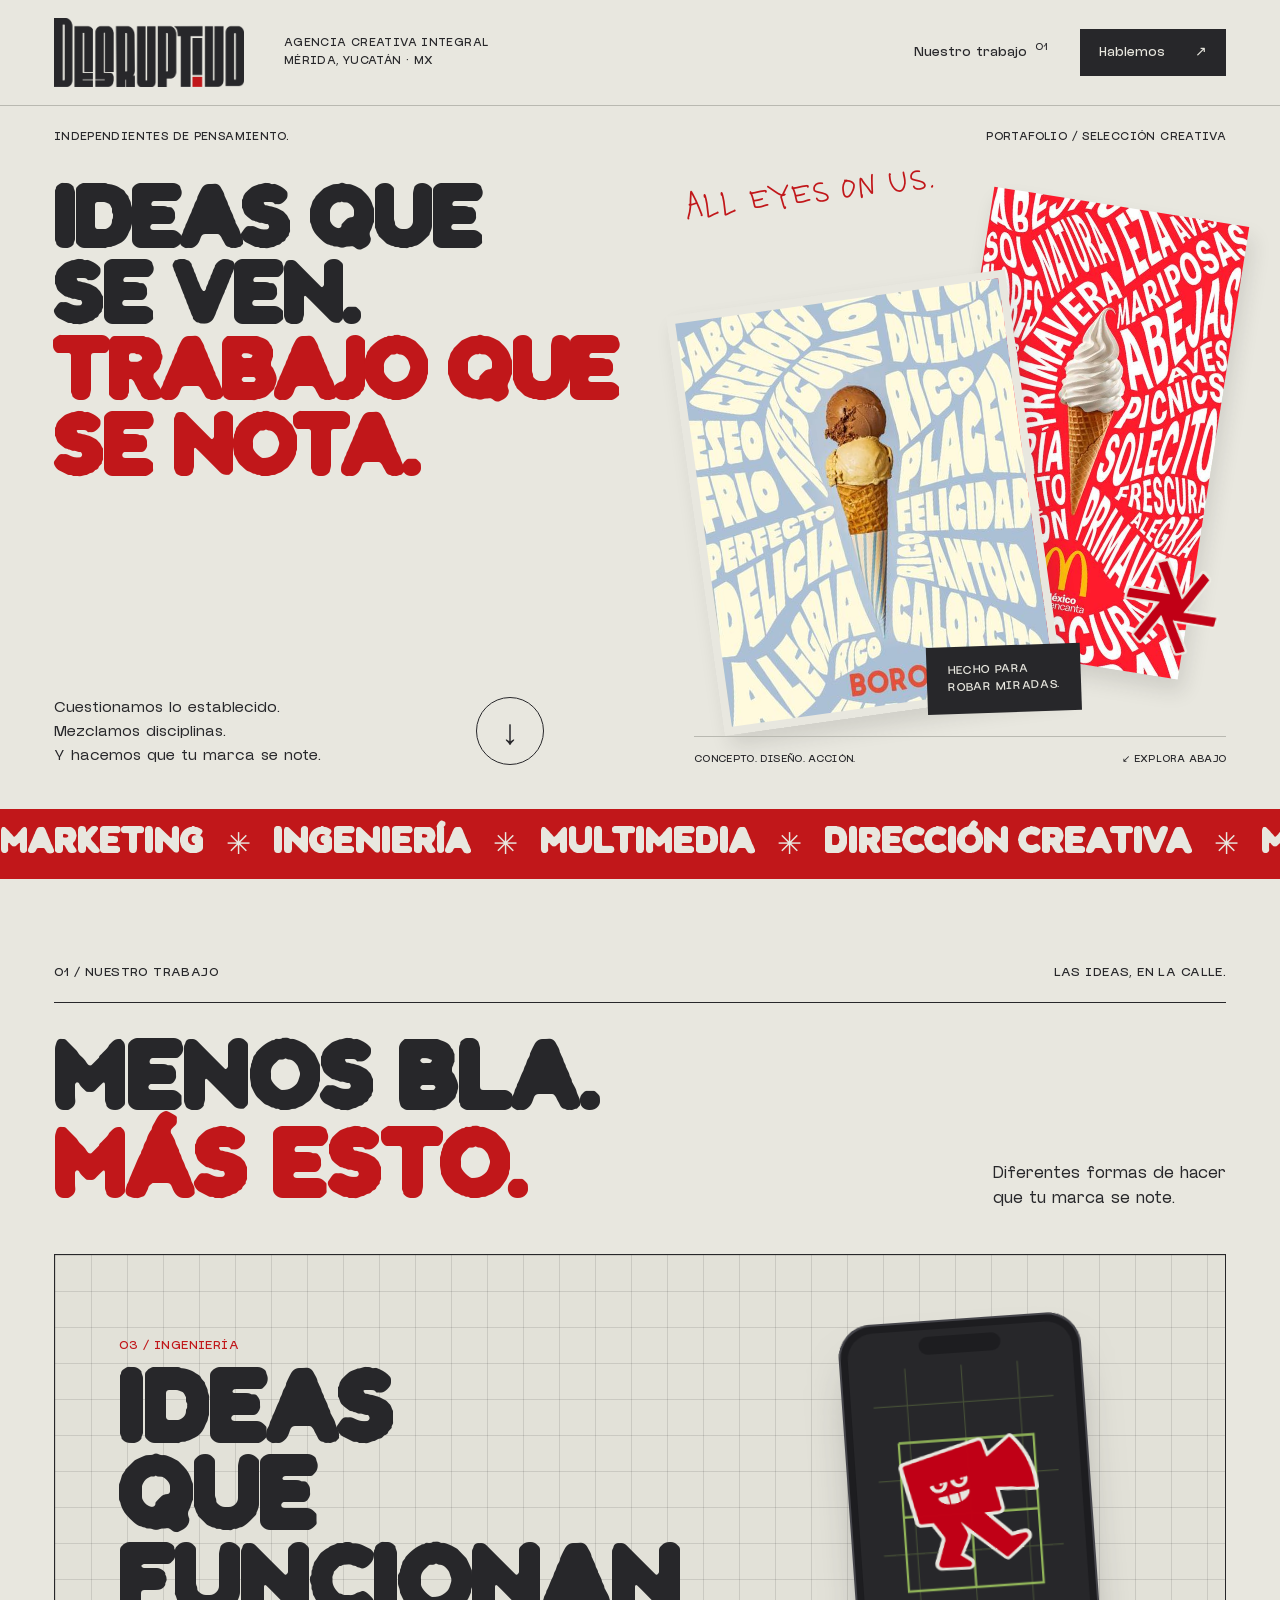
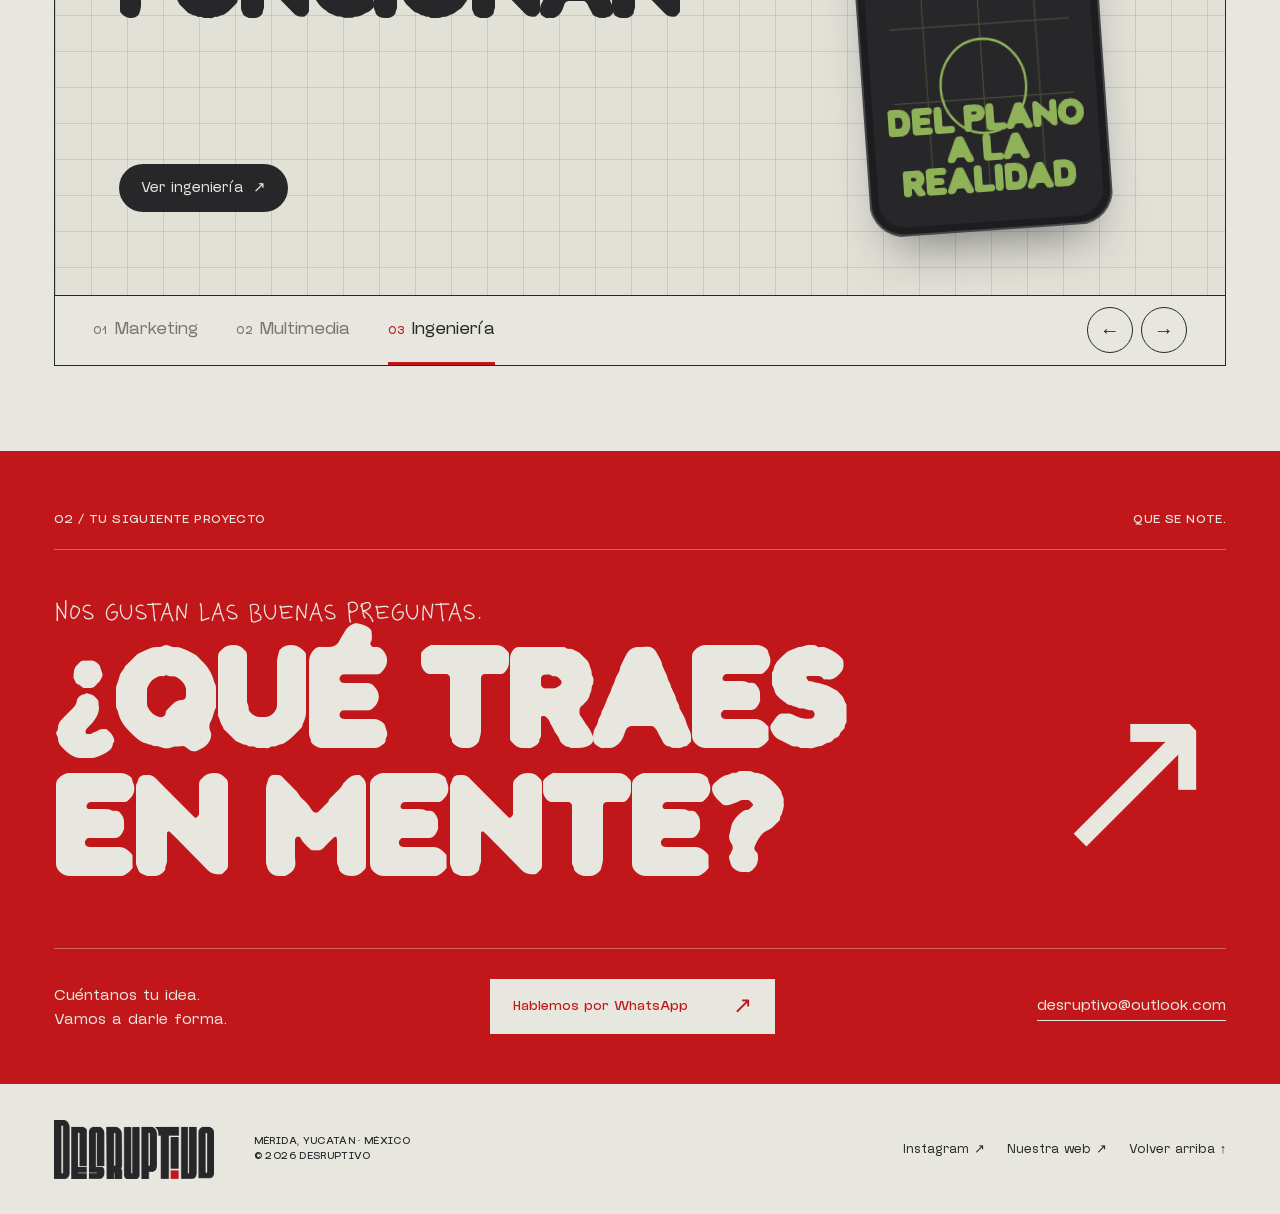
==== commit 950dabee: "Branding: manuales de marca con 7 marcas y 51 láminas (Desruptivo, Pájaro en Piedra, Ranchos Verdes," ====
--- a/index.html
+++ b/index.html
@@ -21,8 +21,8 @@
   <meta name="twitter:card" content="summary_large_image">
   <link rel="preload" href="assets/fonts/SquidBoy-Bold.woff2" as="font" type="font/woff2" crossorigin>
   <link rel="preload" href="assets/fonts/NewBlack-Regular.woff2" as="font" type="font/woff2" crossorigin>
-  <link rel="stylesheet" href="styles.css?v=202609290230">
-  <script src="app.js?v=202609290230" defer></script>
+  <link rel="stylesheet" href="styles.css?v=202609291900">
+  <script src="app.js?v=202609291900" defer></script>
 </head>
 <body>
   <a class="skip-link" href="#proyectos">Saltar al portafolio</a>
--- a/styles.css
+++ b/styles.css
@@ -844,3 +844,63 @@
   .studio-foot{flex-direction:column;align-items:flex-start;font-size:16px}
 }
 @media(prefers-reduced-motion:reduce){.deck-card{transition:none!important}}
+/* ===== Branding: manuales de marca ===== */
+.brandlab{--bl-bg:#e8e7df;--bl-accent:var(--ink);--bl-on-accent:var(--paper)}
+.bl{display:grid;grid-template-columns:250px minmax(0,1fr) 320px;grid-template-areas:"index stage info";min-height:clamp(560px,76vh,760px)}
+.brandlab .deck-index{grid-area:index}
+.brandlab .deck-chip[aria-pressed="true"]{background:var(--bl-accent);color:var(--bl-on-accent);transition:background .5s,color .5s,padding .25s}
+.brandlab .deck-chip[aria-pressed="true"] .mono{color:inherit;opacity:.75}
+.brandlab .studio-title i{background:var(--bl-accent);transition:background .5s}
+.bl-stage{grid-area:stage;display:flex;flex-direction:column;min-width:0;background:var(--bl-bg);transition:background-color .6s ease}
+.bl-pages{flex:1;min-height:0;display:flex;overflow-x:auto;overflow-y:hidden;scroll-snap-type:x mandatory;scrollbar-width:none;overscroll-behavior-x:contain;cursor:grab;transition:opacity .22s}
+.bl-pages::-webkit-scrollbar{display:none}
+.bl-pages.is-dragging{scroll-snap-type:none;cursor:grabbing}
+.bl-pages.is-swapping{opacity:0}
+.bl-pages:focus-visible{outline:2px solid var(--bl-accent);outline-offset:-4px}
+.bl-page{flex:0 0 100%;margin:0;display:flex;align-items:center;justify-content:center;padding:clamp(20px,3.2vw,44px);scroll-snap-align:center;min-width:0}
+.bl-page button{display:flex;align-items:center;justify-content:center;width:100%;height:100%;padding:0;border:0;background:transparent;cursor:inherit}
+.bl-page img{max-width:100%;max-height:100%;width:auto;height:auto;object-fit:contain;box-shadow:0 1px 1px rgba(39,39,42,.14),0 26px 44px -26px rgba(39,39,42,.55);opacity:0;transition:opacity .45s;user-select:none;-webkit-user-drag:none}
+.bl-page img.is-loaded{opacity:1}
+.bl-nav{display:grid;grid-template-columns:46px minmax(0,1fr) 46px;gap:12px;align-items:center;padding:12px 16px 16px}
+.brandlab .deck-nav{background:rgba(255,255,255,.35)}
+.bl-thumbs{display:flex;gap:8px;overflow-x:auto;scrollbar-width:none;padding:4px 2px}
+.bl-thumbs::-webkit-scrollbar{display:none}
+.bl-thumb{flex:none;height:44px;padding:0;border:0;background:transparent;opacity:.55;outline:1px solid transparent;outline-offset:2px;transition:opacity .2s,outline-color .2s}
+.bl-thumb img{height:100%;width:auto;display:block}
+.bl-thumb:hover{opacity:.85}
+.bl-thumb.is-on{opacity:1;outline-color:var(--bl-accent)}
+.bl-info{grid-area:info;gap:20px;overflow:auto}
+.bl-block h4{font-size:10px;font-weight:400;letter-spacing:.06em;text-transform:uppercase;margin:0 0 10px}
+.bl-block h4 span{color:rgba(39,39,42,.5)}
+.bl-palette{list-style:none;margin:0;padding:0;display:grid;grid-template-columns:repeat(auto-fill,minmax(58px,1fr));gap:8px}
+.bl-chip{display:flex;flex-direction:column;gap:5px;width:100%;padding:0 0 6px;border:0;background:#fff;text-align:left;box-shadow:0 0 0 1px rgba(39,39,42,.12);transition:transform .25s,box-shadow .25s}
+.bl-chip i{display:block;aspect-ratio:1/1.05;box-shadow:inset 0 -1px 0 rgba(39,39,42,.1)}
+.bl-chip .mono{font-size:9px;letter-spacing:.03em;padding:0 6px}
+.bl-chip span:last-child{font-size:10px;line-height:1.2;padding:0 6px;color:rgba(39,39,42,.7)}
+.bl-chip:hover,.bl-chip:focus-visible{transform:translateY(-3px);box-shadow:0 0 0 1px rgba(39,39,42,.2),0 10px 18px -10px rgba(39,39,42,.5)}
+.bl-palette.is-in li{animation:bl-chip-in .5s cubic-bezier(.2,.8,.2,1) both;animation-delay:calc(var(--i) * 55ms)}
+@keyframes bl-chip-in{from{opacity:0;transform:translateY(12px)}to{opacity:1;transform:none}}
+.bl-fonts{list-style:none;margin:0;padding:0;border-top:1px solid var(--ink)}
+.bl-fonts li{display:flex;justify-content:space-between;gap:12px;align-items:baseline;padding:9px 0;border-bottom:1px solid var(--line);font-size:14px}
+.bl-fonts .mono{font-size:10px;color:rgba(39,39,42,.55);text-align:right}
+.brandlab .deck-open{margin-top:auto;background:var(--bl-accent);border-color:var(--bl-accent);color:var(--bl-on-accent);transition:background .5s,border-color .5s,color .5s}
+.brandlab .deck-open:hover{background:var(--ink);border-color:var(--ink);color:var(--paper)}
+.bl-toast{position:absolute;left:50%;bottom:22px;transform:translate(-50%,10px);padding:9px 16px;border-radius:30px;background:var(--ink);color:var(--paper);font-size:10px;letter-spacing:.05em;opacity:0;pointer-events:none;transition:opacity .25s,transform .25s;z-index:5}
+.bl-toast.is-on{opacity:1;transform:translate(-50%,0)}
+@media(max-width:1100px){.bl{grid-template-columns:210px minmax(0,1fr) 270px}}
+@media(max-width:760px){
+  .bl{grid-template-columns:minmax(0,1fr);grid-template-areas:"index" "meta" "stage" "pal" "type" "desc";min-height:0}
+  .bl-info{display:contents}
+  .brandlab .deck-meta{grid-area:meta;background:var(--bl-bg);transition:background-color .6s}
+  .bl-stage{min-height:0}
+  .bl-pages{height:min(72vw,440px);flex:none;cursor:auto}
+  .bl-page{padding:18px}
+  .bl-nav{padding:6px 14px 16px}
+  .bl-block-pal{grid-area:pal;padding:20px 20px 0}
+  .bl-block-type{grid-area:type;padding:20px 20px 0}
+  .bl-palette{grid-template-columns:repeat(auto-fill,minmax(64px,1fr))}
+  .brandlab .deck-desc{grid-area:desc;padding:18px 20px 22px}
+  .brandlab .deck-open{display:none}
+  .bl-toast{bottom:14px}
+}
+@media(prefers-reduced-motion:reduce){.bl-palette.is-in li{animation:none}.bl-stage,.brandlab .deck-meta{transition:none}}
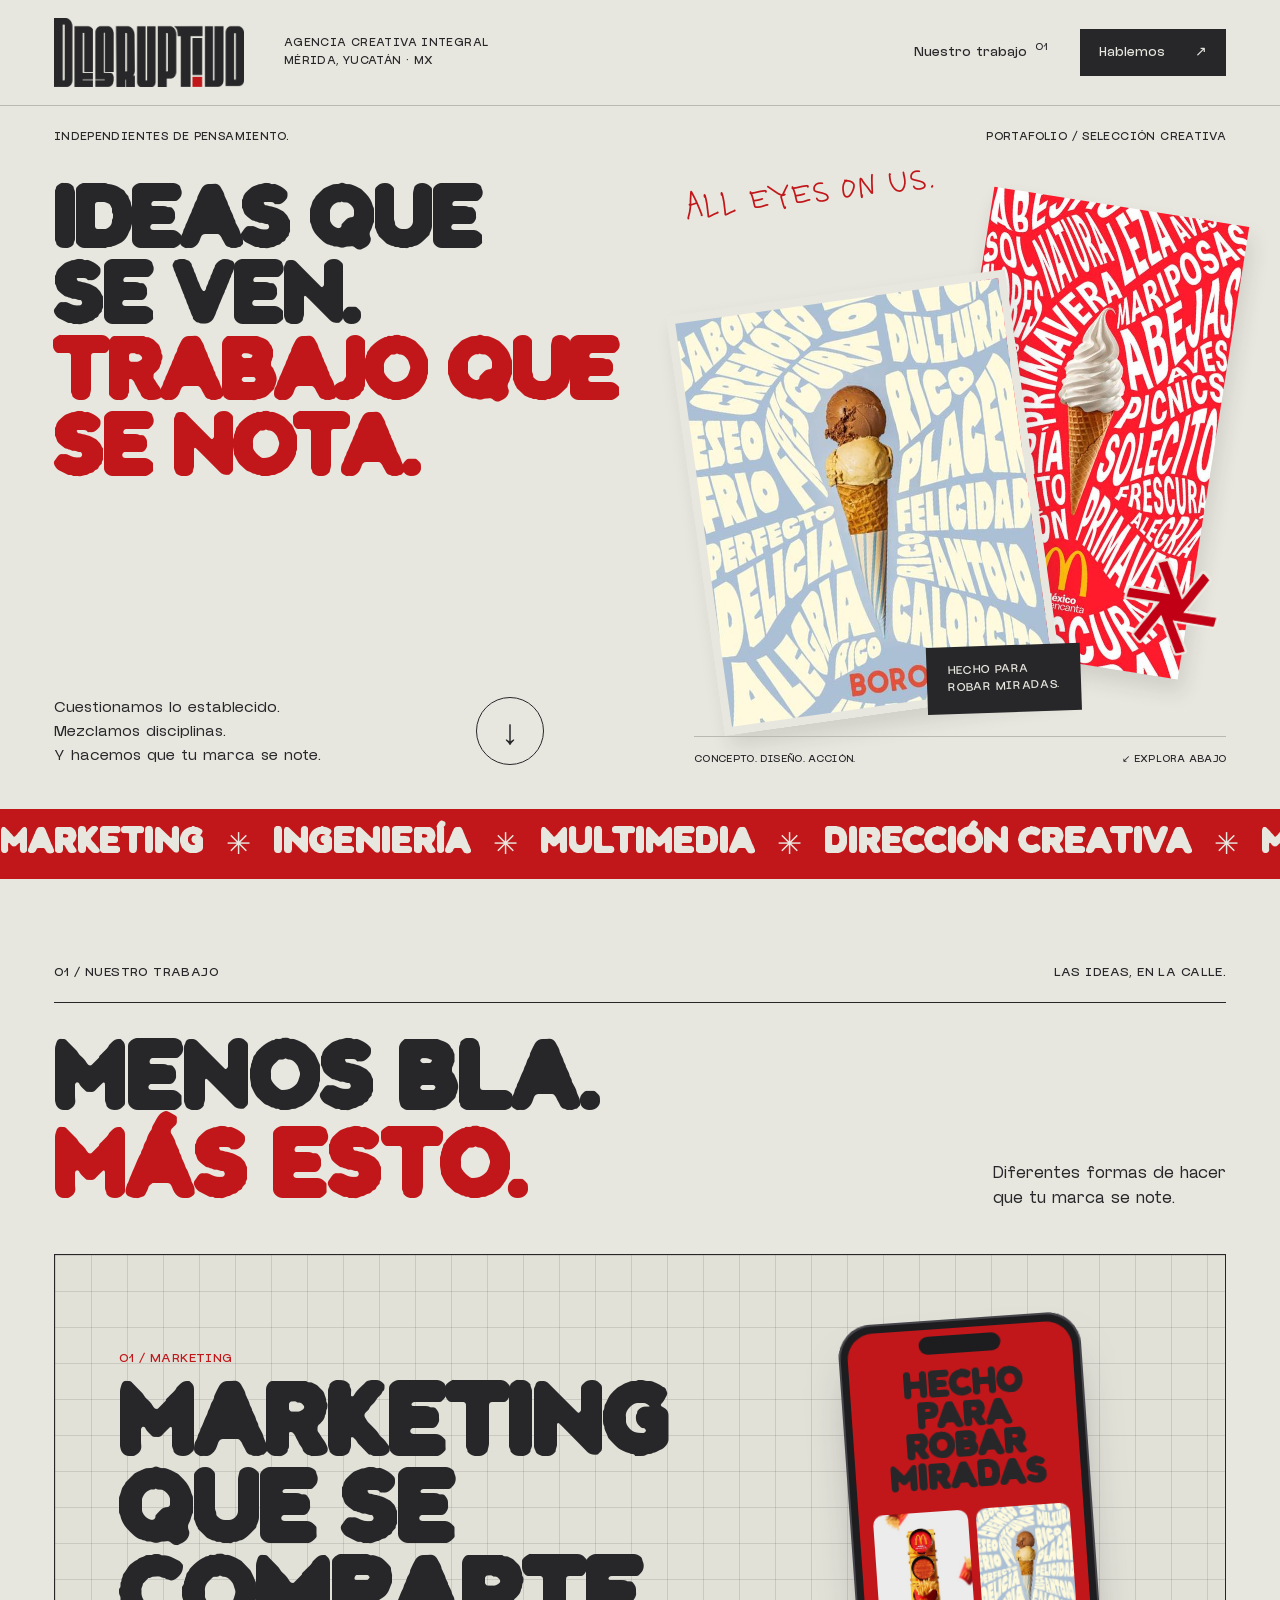
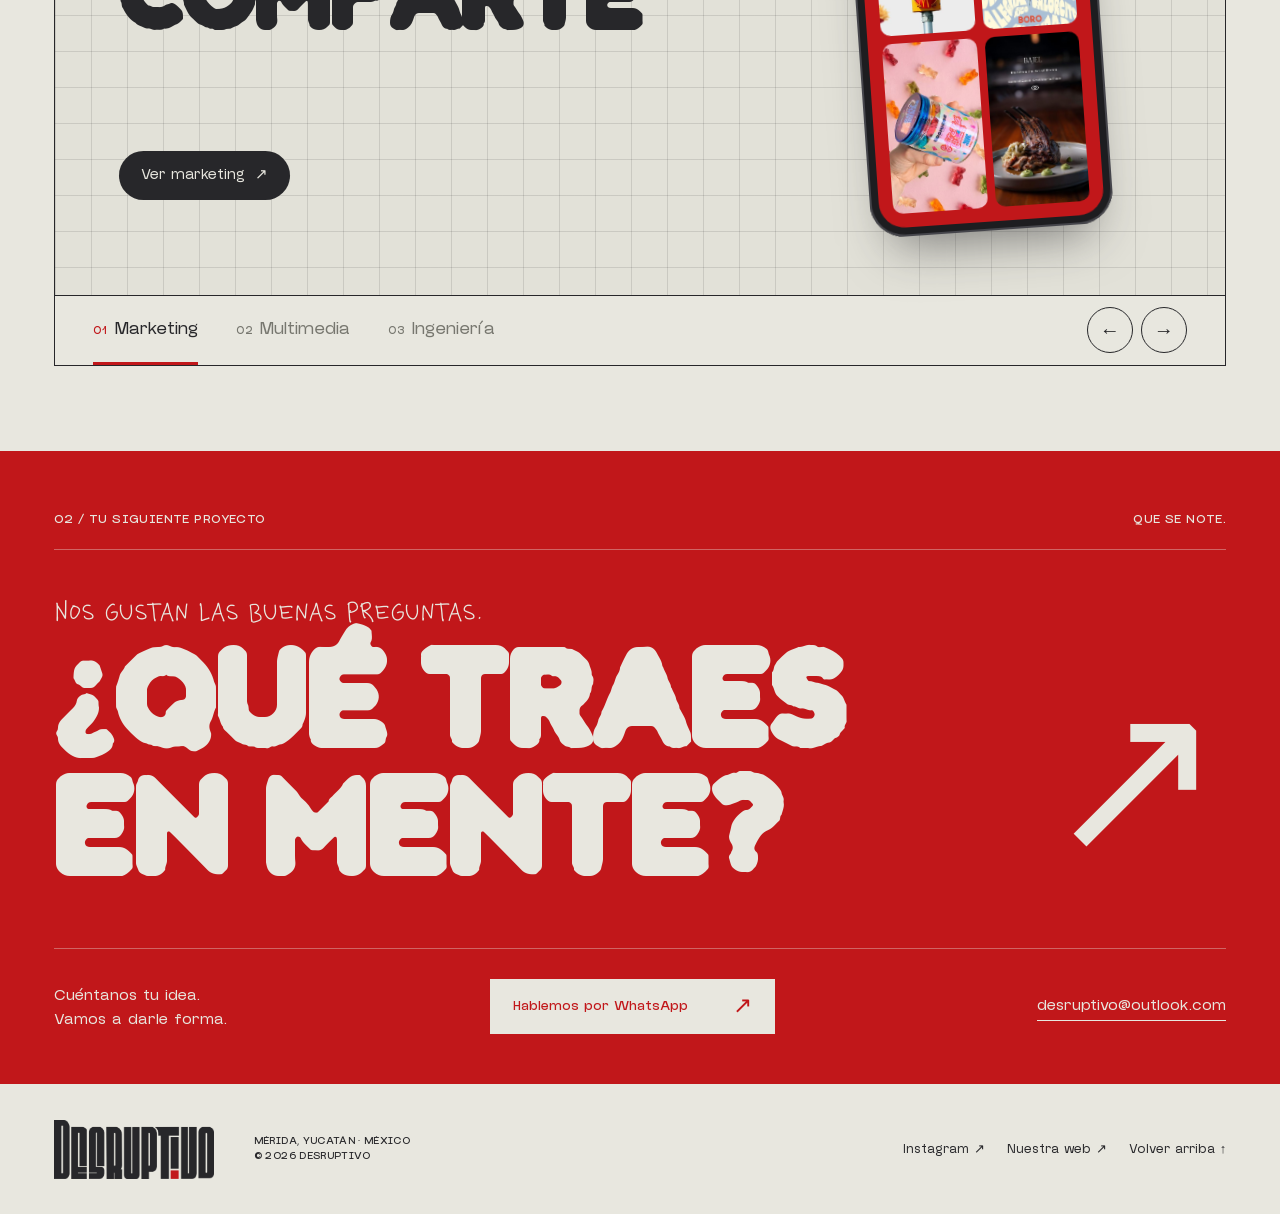
==== commit 4884df85: "Fotografía: nueva sección 02 en Multimedia (cuarto oscuro con 13 fotos en 5 series, revelado, visor " ====
--- a/index.html
+++ b/index.html
@@ -21,8 +21,8 @@
   <meta name="twitter:card" content="summary_large_image">
   <link rel="preload" href="assets/fonts/SquidBoy-Bold.woff2" as="font" type="font/woff2" crossorigin>
   <link rel="preload" href="assets/fonts/NewBlack-Regular.woff2" as="font" type="font/woff2" crossorigin>
-  <link rel="stylesheet" href="styles.css?v=202609291900">
-  <script src="app.js?v=202609291900" defer></script>
+  <link rel="stylesheet" href="styles.css?v=202609292100">
+  <script src="app.js?v=202609292100" defer></script>
 </head>
 <body>
   <a class="skip-link" href="#proyectos">Saltar al portafolio</a>
@@ -66,7 +66,7 @@
             <a class="dc-phone" href="marketing.html" tabindex="-1" aria-hidden="true"><span class="dc-notch"></span><span class="dc-screen"><span class="dc-screen-title">Hecho para<br>robar miradas</span><span class="dc-collage"><img src="assets/projects/480/mcdonalds-semaforo.jpg" alt="" loading="lazy" decoding="async"><img src="assets/projects/480/boro-tipografia.jpg" alt="" loading="lazy" decoding="async"><img src="assets/projects/480/cosmicos-goat-milk.jpg" alt="" loading="lazy" decoding="async"><img src="assets/projects/480/bajel-chef-story.jpg" alt="" loading="lazy" decoding="async"></span></span></a>
           </article>
           <article class="dc-slide dc-multimedia" id="dc-slide-1" role="group" aria-roledescription="diapositiva" aria-label="2 de 3: Multimedia">
-            <div class="dc-copy"><p class="dc-kicker mono">02 / MULTIMEDIA</p><h3 class="dc-title">Historias<br>en movimiento</h3><p class="dc-sub">Video, motion graphics, diseño gráfico, branding y naming para que nadie deslice de largo.</p><a class="dc-cta" href="multimedia.html">Ver multimedia <span aria-hidden="true">↗</span></a></div>
+            <div class="dc-copy"><p class="dc-kicker mono">02 / MULTIMEDIA</p><h3 class="dc-title">Historias<br>en movimiento</h3><p class="dc-sub">Video, fotografía, motion graphics, diseño gráfico, branding y naming para que nadie deslice de largo.</p><a class="dc-cta" href="multimedia.html">Ver multimedia <span aria-hidden="true">↗</span></a></div>
             <a class="dc-phone" href="multimedia.html" tabindex="-1" aria-hidden="true"><span class="dc-notch"></span><span class="dc-screen"><video class="dc-video" muted loop playsinline preload="none" poster="assets/videos/mitica-promocional-poster.jpg" data-src="assets/videos/mitica-promocional-preview.mp4"></video><span class="dc-screen-title">Dale<br>play</span></span></a>
           </article>
           <article class="dc-slide dc-ingenieria" id="dc-slide-2" role="group" aria-roledescription="diapositiva" aria-label="3 de 3: Ingeniería">
--- a/styles.css
+++ b/styles.css
@@ -904,3 +904,60 @@
   .bl-toast{bottom:14px}
 }
 @media(prefers-reduced-motion:reduce){.bl-palette.is-in li{animation:none}.bl-stage,.brandlab .deck-meta{transition:none}}
+/* ===== Índice de 6 servicios ===== */
+.svc-index-6{grid-template-columns:repeat(6,1fr)}
+.svc-index-6 a{font-size:clamp(14px,1.2vw,18px)}
+@media(max-width:1100px){.svc-index-6{grid-template-columns:repeat(3,1fr)}.svc-index-6 a:nth-child(4){padding-left:0;border-left:0}.svc-index-6 a:nth-child(n+4){border-top:1px solid var(--line)}}
+@media(max-width:760px){.svc-index-6{grid-template-columns:1fr}.svc-index-6 a{padding-left:0!important;border-left:0!important}.svc-index-6 a:nth-child(n+2){border-top:1px solid var(--line)}}
+/* ===== Fotografía: cuarto oscuro ===== */
+.ph-bar{height:auto;min-height:48px;flex-wrap:wrap;padding-top:8px;padding-bottom:8px}
+.ph-filters{display:flex;gap:6px;overflow-x:auto;scrollbar-width:none;max-width:100%}
+.ph-filters::-webkit-scrollbar{display:none}
+.ph-chip{flex:none;display:inline-flex;gap:8px;align-items:baseline;padding:7px 12px;border:1px solid var(--ink);border-radius:30px;background:transparent;font-size:10px;letter-spacing:.05em;text-transform:uppercase;transition:background .2s,color .2s}
+.ph-chip b{font-weight:400;color:var(--red)}
+.ph-chip:hover{background:rgba(39,39,42,.06)}
+.ph-chip[aria-pressed="true"]{background:var(--ink);color:var(--paper)}
+.ph-chip[aria-pressed="true"] b{color:var(--paper);opacity:.7}
+.ph-grid{columns:3;column-gap:22px;padding:24px;background:#eeede6;transition:opacity .2s}
+.ph-grid.is-swapping{opacity:0}
+.ph-item{break-inside:avoid;margin:0 0 26px;display:flex;flex-direction:column}
+.ph-frame{position:relative;display:block;width:100%;aspect-ratio:var(--ar);padding:0;border:0;background:#1d1d1f;overflow:hidden;cursor:zoom-in}
+.ph-frame img{display:block;width:100%;height:100%;object-fit:cover;transition:transform .8s cubic-bezier(.2,.8,.2,1),filter 1.6s ease}
+/* Revelado: la imagen aparece como en la charola del cuarto oscuro */
+.ph-item.is-latent .ph-frame img{filter:grayscale(1) sepia(.5) brightness(.28) contrast(1.35)}
+.ph-item.is-latent.is-developed .ph-frame img{filter:none}
+/* Visor de la cámara */
+.ph-vf{position:absolute;inset:0;pointer-events:none;opacity:0;transition:opacity .25s}
+.ph-c{position:absolute;width:22px;height:22px;border:0 solid #fff;transition:transform .35s cubic-bezier(.2,.8,.2,1)}
+.ph-tl{left:14px;top:14px;border-left-width:2px;border-top-width:2px;transform:translate(-8px,-8px)}
+.ph-tr{right:14px;top:14px;border-right-width:2px;border-top-width:2px;transform:translate(8px,-8px)}
+.ph-bl{left:14px;bottom:44px;border-left-width:2px;border-bottom-width:2px;transform:translate(-8px,8px)}
+.ph-br{right:14px;bottom:44px;border-right-width:2px;border-bottom-width:2px;transform:translate(8px,8px)}
+.ph-af{position:absolute;left:50%;top:calc(50% - 15px);width:46px;height:34px;margin:-17px 0 0 -23px;border:1.5px solid #fff;transform:scale(1.35);transition:transform .45s cubic-bezier(.2,.8,.2,1),border-color .2s .35s}
+.ph-read{position:absolute;left:0;right:0;bottom:0;display:flex;justify-content:center;padding:10px 12px;font-size:10px;letter-spacing:.08em;color:#fff;background:linear-gradient(transparent,rgba(0,0,0,.72));text-shadow:0 1px 2px rgba(0,0,0,.5)}
+@media(hover:hover){
+  .ph-frame:hover img{transform:scale(1.035)}
+  .ph-frame:hover .ph-vf,.ph-frame:focus-visible .ph-vf{opacity:1}
+  .ph-frame:hover .ph-c,.ph-frame:focus-visible .ph-c{transform:none}
+  .ph-frame:hover .ph-af,.ph-frame:focus-visible .ph-af{transform:scale(1);border-color:var(--red)}
+}
+.ph-frame:focus-visible{outline:2px solid var(--red);outline-offset:3px}
+.ph-item figcaption{display:grid;grid-template-columns:auto 1fr auto;gap:10px;align-items:baseline;padding:11px 0 0;border-bottom:1px solid var(--line);padding-bottom:9px}
+.ph-num{font-size:10px;color:var(--red)}
+.ph-title{font-size:15px}
+.ph-serie{font-size:9px;letter-spacing:.05em;text-transform:uppercase;color:rgba(39,39,42,.55);text-align:right}
+.ph-exif{margin:7px 0 0;font-size:9px;letter-spacing:.03em;color:rgba(39,39,42,.5);line-height:1.5}
+@media(max-width:1100px){.ph-grid{columns:2}}
+@media(max-width:760px){
+  .ph-bar{padding:10px 12px}
+  .ph-bar .studio-file{width:100%}
+  .ph-filters{width:100%;margin-top:4px}
+  .ph-grid{columns:2;column-gap:12px;padding:12px}
+  .ph-item{margin-bottom:18px}
+  .ph-title{font-size:13px}
+  .ph-item figcaption{grid-template-columns:auto 1fr;gap:6px}
+  .ph-serie{display:none}
+  .ph-exif{font-size:8px}
+  .ph-gear{display:none}
+}
+@media(prefers-reduced-motion:reduce){.ph-frame img,.ph-c,.ph-af{transition:none}}
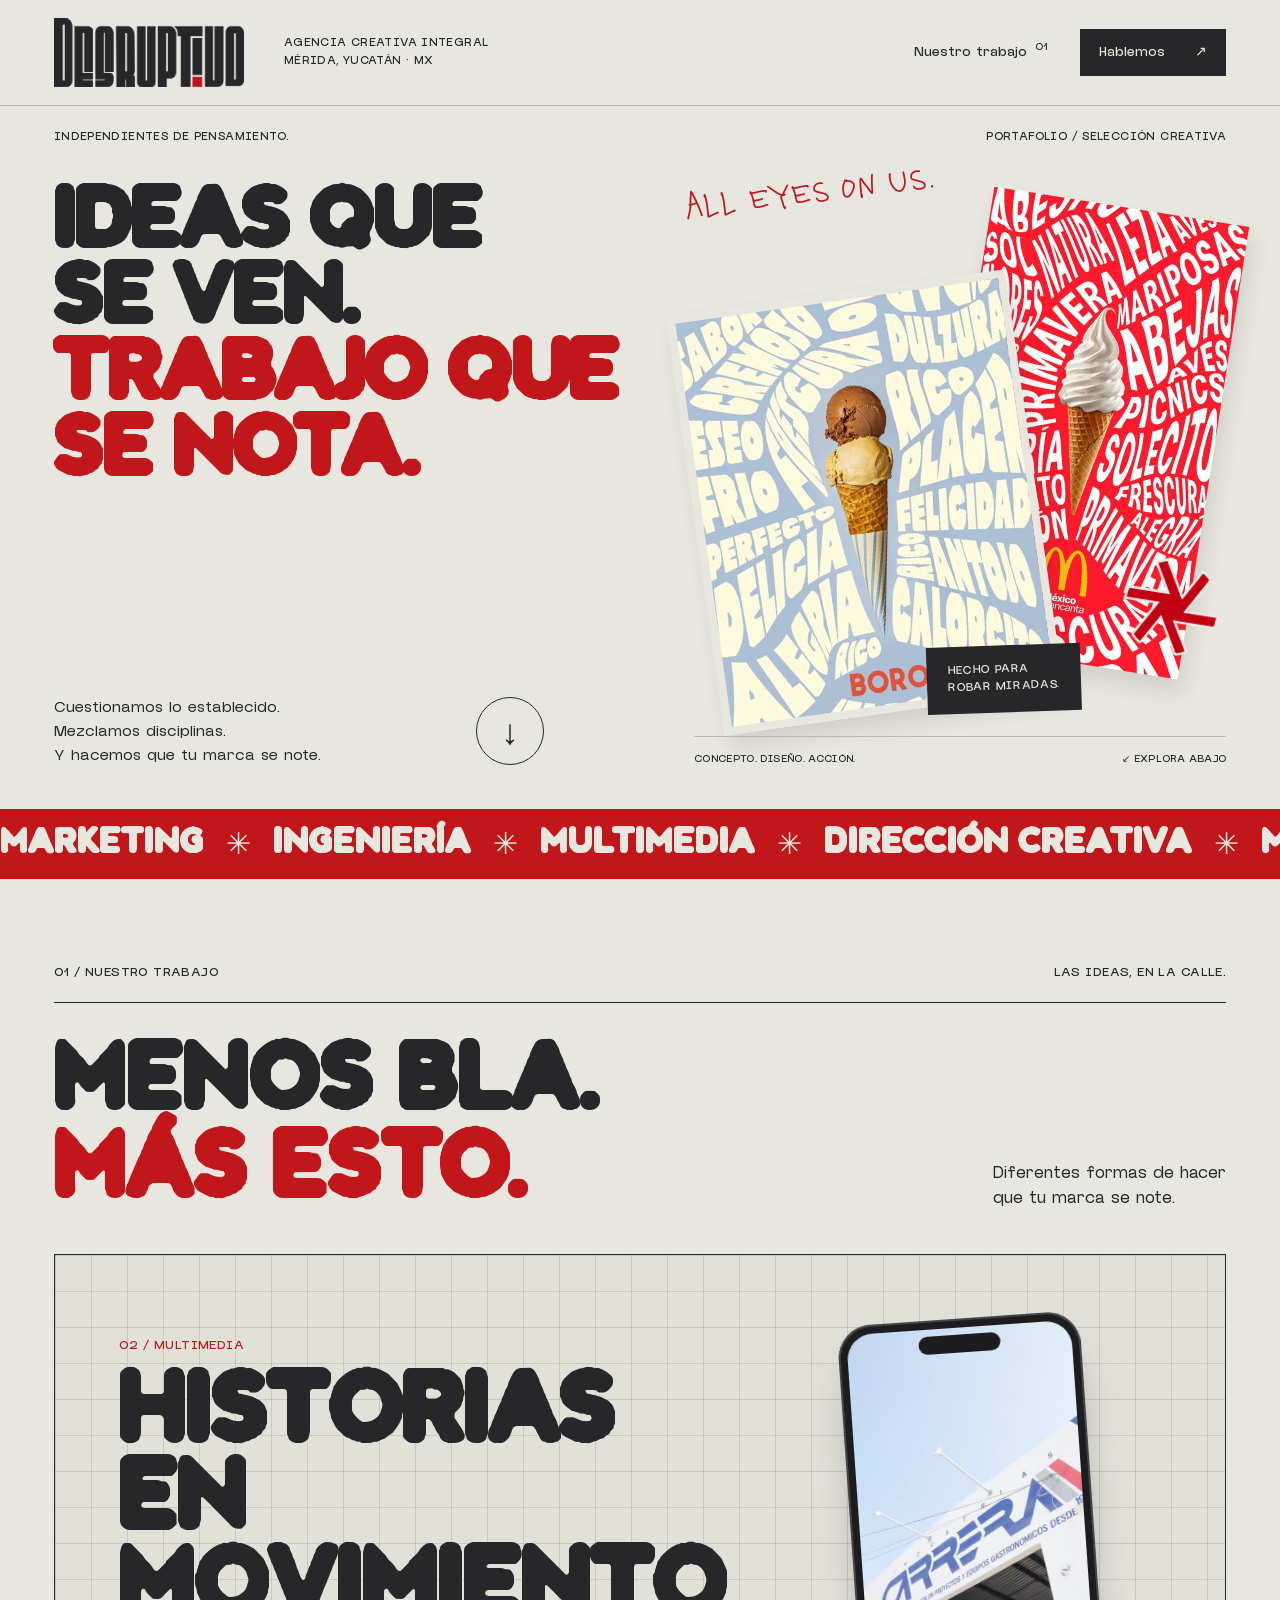
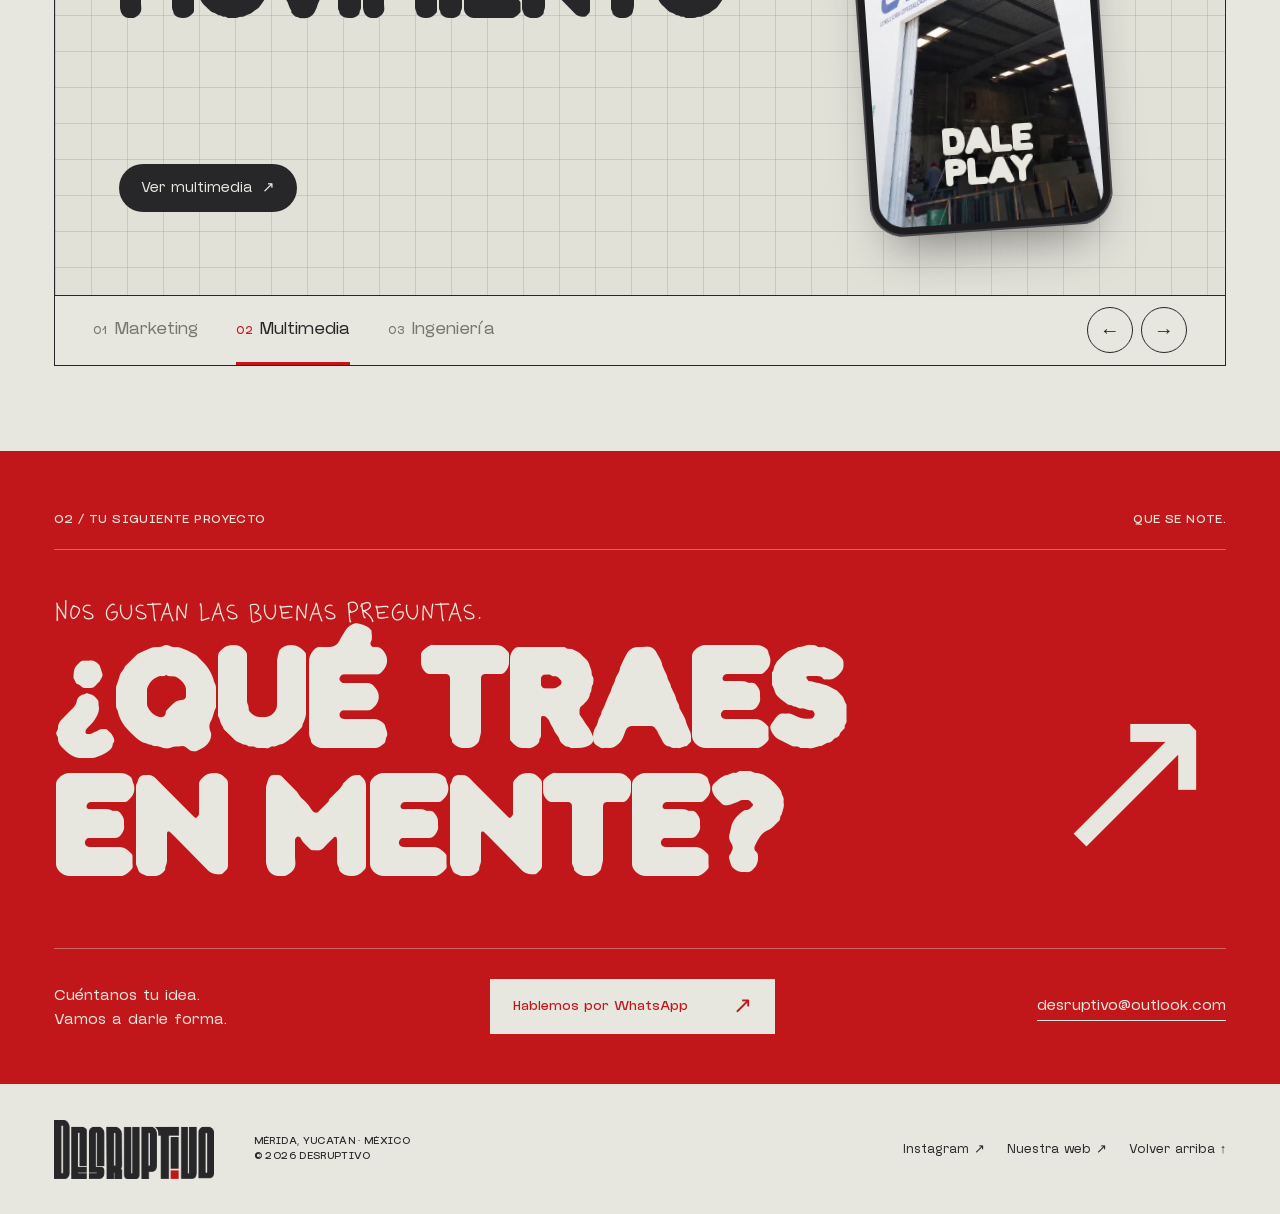
==== commit ca2def13: "Fotografía: series nuevas Sofitel (4) y Arquitectura (3), segunda foto de Costa Norte; el visor mues" ====
--- a/index.html
+++ b/index.html
@@ -21,8 +21,8 @@
   <meta name="twitter:card" content="summary_large_image">
   <link rel="preload" href="assets/fonts/SquidBoy-Bold.woff2" as="font" type="font/woff2" crossorigin>
   <link rel="preload" href="assets/fonts/NewBlack-Regular.woff2" as="font" type="font/woff2" crossorigin>
-  <link rel="stylesheet" href="styles.css?v=202609292100">
-  <script src="app.js?v=202609292100" defer></script>
+  <link rel="stylesheet" href="styles.css?v=202609292300">
+  <script src="app.js?v=202609292300" defer></script>
 </head>
 <body>
   <a class="skip-link" href="#proyectos">Saltar al portafolio</a>
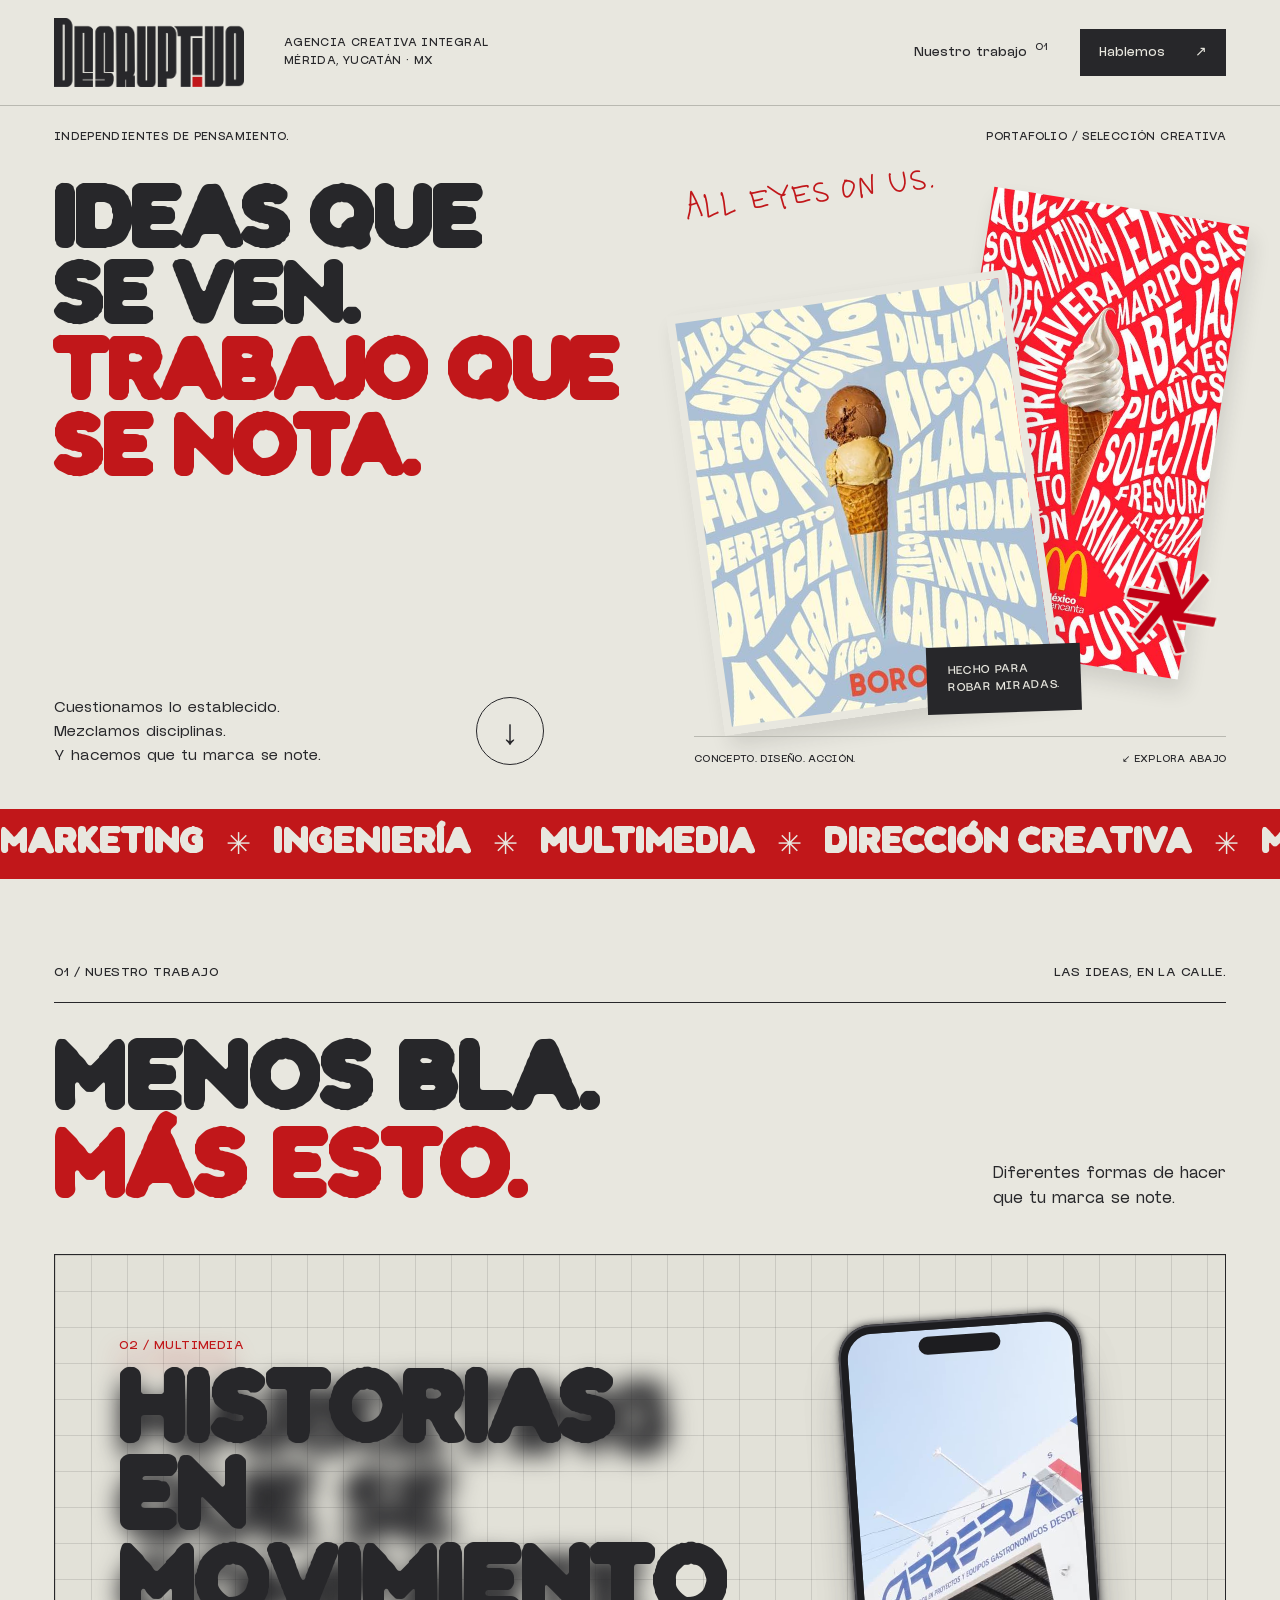
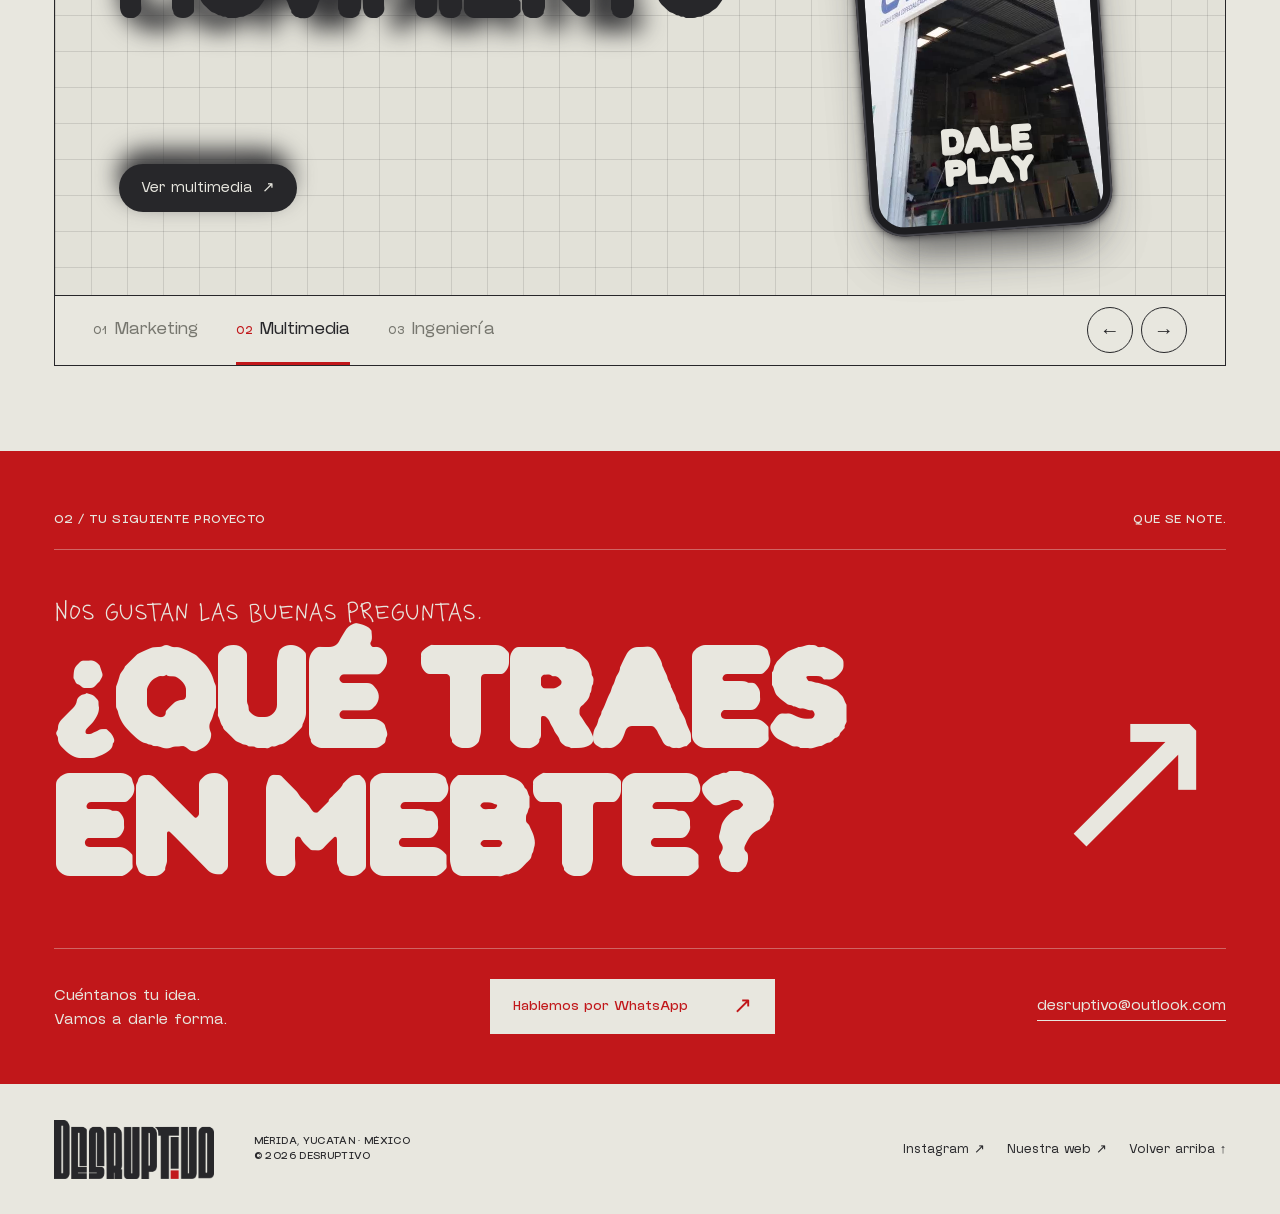
==== commit 3e3d4941: "Fotografía: galería en panal de burbujas tipo Apple Watch (efecto lupa, arrastre libre con inercia, " ====
--- a/index.html
+++ b/index.html
@@ -21,8 +21,8 @@
   <meta name="twitter:card" content="summary_large_image">
   <link rel="preload" href="assets/fonts/SquidBoy-Bold.woff2" as="font" type="font/woff2" crossorigin>
   <link rel="preload" href="assets/fonts/NewBlack-Regular.woff2" as="font" type="font/woff2" crossorigin>
-  <link rel="stylesheet" href="styles.css?v=202609292300">
-  <script src="app.js?v=202609292300" defer></script>
+  <link rel="stylesheet" href="styles.css?v=202609300100">
+  <script src="app.js?v=202609300100" defer></script>
 </head>
 <body>
   <a class="skip-link" href="#proyectos">Saltar al portafolio</a>
--- a/styles.css
+++ b/styles.css
@@ -909,7 +909,7 @@
 .svc-index-6 a{font-size:clamp(14px,1.2vw,18px)}
 @media(max-width:1100px){.svc-index-6{grid-template-columns:repeat(3,1fr)}.svc-index-6 a:nth-child(4){padding-left:0;border-left:0}.svc-index-6 a:nth-child(n+4){border-top:1px solid var(--line)}}
 @media(max-width:760px){.svc-index-6{grid-template-columns:1fr}.svc-index-6 a{padding-left:0!important;border-left:0!important}.svc-index-6 a:nth-child(n+2){border-top:1px solid var(--line)}}
-/* ===== Fotografía: cuarto oscuro ===== */
+/* ===== Fotografía: panal tipo Apple Watch ===== */
 .ph-bar{height:auto;min-height:48px;flex-wrap:wrap;padding-top:8px;padding-bottom:8px}
 .ph-filters{display:flex;gap:6px;overflow-x:auto;scrollbar-width:none;max-width:100%}
 .ph-filters::-webkit-scrollbar{display:none}
@@ -918,46 +918,46 @@
 .ph-chip:hover{background:rgba(39,39,42,.06)}
 .ph-chip[aria-pressed="true"]{background:var(--ink);color:var(--paper)}
 .ph-chip[aria-pressed="true"] b{color:var(--paper);opacity:.7}
-.ph-grid{columns:3;column-gap:22px;padding:24px;background:#eeede6;transition:opacity .2s}
-.ph-grid.is-swapping{opacity:0}
-.ph-item{break-inside:avoid;margin:0 0 26px;display:flex;flex-direction:column}
-.ph-frame{position:relative;display:block;width:100%;aspect-ratio:var(--ar);padding:0;border:0;background:#1d1d1f;overflow:hidden;cursor:zoom-in}
-.ph-frame img{display:block;width:100%;height:100%;object-fit:cover;transition:transform .8s cubic-bezier(.2,.8,.2,1),filter 1.6s ease}
-/* Revelado: la imagen aparece como en la charola del cuarto oscuro */
-.ph-item.is-latent .ph-frame img{filter:grayscale(1) sepia(.5) brightness(.28) contrast(1.35)}
-.ph-item.is-latent.is-developed .ph-frame img{filter:none}
-/* Visor de la cámara */
-.ph-vf{position:absolute;inset:0;pointer-events:none;opacity:0;transition:opacity .25s}
-.ph-c{position:absolute;width:22px;height:22px;border:0 solid #fff;transition:transform .35s cubic-bezier(.2,.8,.2,1)}
-.ph-tl{left:14px;top:14px;border-left-width:2px;border-top-width:2px;transform:translate(-8px,-8px)}
-.ph-tr{right:14px;top:14px;border-right-width:2px;border-top-width:2px;transform:translate(8px,-8px)}
-.ph-bl{left:14px;bottom:44px;border-left-width:2px;border-bottom-width:2px;transform:translate(-8px,8px)}
-.ph-br{right:14px;bottom:44px;border-right-width:2px;border-bottom-width:2px;transform:translate(8px,8px)}
-.ph-af{position:absolute;left:50%;top:calc(50% - 15px);width:46px;height:34px;margin:-17px 0 0 -23px;border:1.5px solid #fff;transform:scale(1.35);transition:transform .45s cubic-bezier(.2,.8,.2,1),border-color .2s .35s}
-.ph-read{position:absolute;left:0;right:0;bottom:0;display:flex;justify-content:center;padding:10px 12px;font-size:10px;letter-spacing:.08em;color:#fff;background:linear-gradient(transparent,rgba(0,0,0,.72));text-shadow:0 1px 2px rgba(0,0,0,.5)}
-@media(hover:hover){
-  .ph-frame:hover img{transform:scale(1.035)}
-  .ph-frame:hover .ph-vf,.ph-frame:focus-visible .ph-vf{opacity:1}
-  .ph-frame:hover .ph-c,.ph-frame:focus-visible .ph-c{transform:none}
-  .ph-frame:hover .ph-af,.ph-frame:focus-visible .ph-af{transform:scale(1);border-color:var(--red)}
-}
-.ph-frame:focus-visible{outline:2px solid var(--red);outline-offset:3px}
-.ph-item figcaption{display:grid;grid-template-columns:auto 1fr auto;gap:10px;align-items:baseline;padding:11px 0 0;border-bottom:1px solid var(--line);padding-bottom:9px}
-.ph-num{font-size:10px;color:var(--red)}
-.ph-title{font-size:15px}
-.ph-serie{font-size:9px;letter-spacing:.05em;text-transform:uppercase;color:rgba(39,39,42,.55);text-align:right}
-.ph-exif{margin:7px 0 0;font-size:9px;letter-spacing:.03em;color:rgba(39,39,42,.5);line-height:1.5}
-@media(max-width:1100px){.ph-grid{columns:2}}
+.ph-stage{position:relative;height:clamp(420px,64vh,600px);overflow:hidden;background:radial-gradient(circle at 50% 50%,#1f1f22 0,#0d0d0e 70%);cursor:grab;touch-action:none;user-select:none;-webkit-user-select:none;transition:opacity .22s}
+.ph-stage.is-grabbing{cursor:grabbing}
+.ph-stage.is-swapping{opacity:0}
+.ph-stage:focus-visible{outline:2px solid var(--red);outline-offset:-3px}
+.ph-bubbles{position:absolute;inset:0}
+.ph-bubble{position:absolute;left:0;top:0;width:var(--D,140px);height:var(--D,140px);padding:0;border:0;border-radius:50%;overflow:hidden;background:#2a2a2e;cursor:inherit;will-change:transform,opacity;box-shadow:0 10px 24px -12px rgba(0,0,0,.8)}
+.ph-bubble img{width:100%;height:100%;object-fit:cover;pointer-events:none;opacity:0;transform:scale(.2);transition:opacity .5s var(--d,0ms),transform .7s cubic-bezier(.2,.9,.25,1.25) var(--d,0ms)}
+.ph-stage.is-live .ph-bubble img.is-loaded{opacity:1;transform:none}
+.ph-bubble.is-focused{box-shadow:0 0 0 2px var(--red),0 18px 40px -14px rgba(0,0,0,.9)}
+.ph-bubble:focus-visible{outline:none;box-shadow:0 0 0 3px var(--paper),0 0 0 5px var(--red)}
+/* Visor de enfoque fijo en el centro */
+.ph-focus{position:absolute;z-index:190;left:50%;top:50%;width:calc(var(--D,140px) * 1.42);height:calc(var(--D,140px) * 1.42);transform:translate(-50%,-50%);pointer-events:none}
+.ph-focus i{position:absolute;width:22px;height:22px;border:0 solid rgba(255,255,255,.85)}
+.ph-focus i:nth-child(1){left:0;top:0;border-left-width:2px;border-top-width:2px}
+.ph-focus i:nth-child(2){right:0;top:0;border-right-width:2px;border-top-width:2px}
+.ph-focus i:nth-child(3){left:0;bottom:0;border-left-width:2px;border-bottom-width:2px}
+.ph-focus i:nth-child(4){right:0;bottom:0;border-right-width:2px;border-bottom-width:2px}
+.ph-hint{position:absolute;left:50%;bottom:14px;transform:translateX(-50%);padding:8px 14px;border-radius:30px;background:rgba(232,231,223,.12);color:rgba(232,231,223,.85);font-size:10px;letter-spacing:.04em;white-space:nowrap;pointer-events:none;transition:opacity .4s;z-index:200}
+.ph-hint.is-gone{opacity:0}
+.ph-hint-touch{display:none}
+@media(pointer:coarse),(max-width:760px){.ph-hint-fine{display:none}.ph-hint-touch{display:inline}}
+/* Pie: la foto enfocada */
+.ph-caption{display:grid;grid-template-columns:minmax(0,1fr) auto auto;gap:22px;align-items:center;padding:14px 20px;border-top:1px solid var(--ink)}
+.ph-cap-main{display:flex;gap:12px;align-items:baseline;min-width:0}
+.ph-num{font-size:11px;color:var(--red)}
+.ph-title{font-size:18px;white-space:nowrap;overflow:hidden;text-overflow:ellipsis}
+.ph-serie{font-size:10px;letter-spacing:.05em;text-transform:uppercase;color:rgba(39,39,42,.55);white-space:nowrap}
+.ph-read{margin:0;font-size:10px;letter-spacing:.04em;color:rgba(39,39,42,.7);text-align:right}
+.ph-open{height:40px;padding:0 16px;border:1px solid var(--ink);background:var(--ink);color:var(--paper);font-size:10px;letter-spacing:.06em;text-transform:uppercase;white-space:nowrap;transition:background .2s,border-color .2s}
+.ph-open:hover{background:var(--red);border-color:var(--red)}
 @media(max-width:760px){
   .ph-bar{padding:10px 12px}
   .ph-bar .studio-file{width:100%}
   .ph-filters{width:100%;margin-top:4px}
-  .ph-grid{columns:2;column-gap:12px;padding:12px}
-  .ph-item{margin-bottom:18px}
-  .ph-title{font-size:13px}
-  .ph-item figcaption{grid-template-columns:auto 1fr;gap:6px}
+  .ph-stage{height:min(62vh,440px)}
+  .ph-caption{grid-template-columns:minmax(0,1fr) auto;gap:6px 12px;padding:12px 14px}
+  .ph-read{grid-column:1/-1;grid-row:2;text-align:left;font-size:9px}
+  .ph-title{font-size:15px;white-space:normal}
   .ph-serie{display:none}
-  .ph-exif{font-size:8px}
-  .ph-gear{display:none}
+  .ph-open{height:34px;padding:0 12px}
+  .ph-hint{white-space:normal;width:max-content;max-width:calc(100% - 24px);text-align:center}
 }
-@media(prefers-reduced-motion:reduce){.ph-frame img,.ph-c,.ph-af{transition:none}}
+@media(prefers-reduced-motion:reduce){.ph-bubble img{transition:none;transform:none}}
